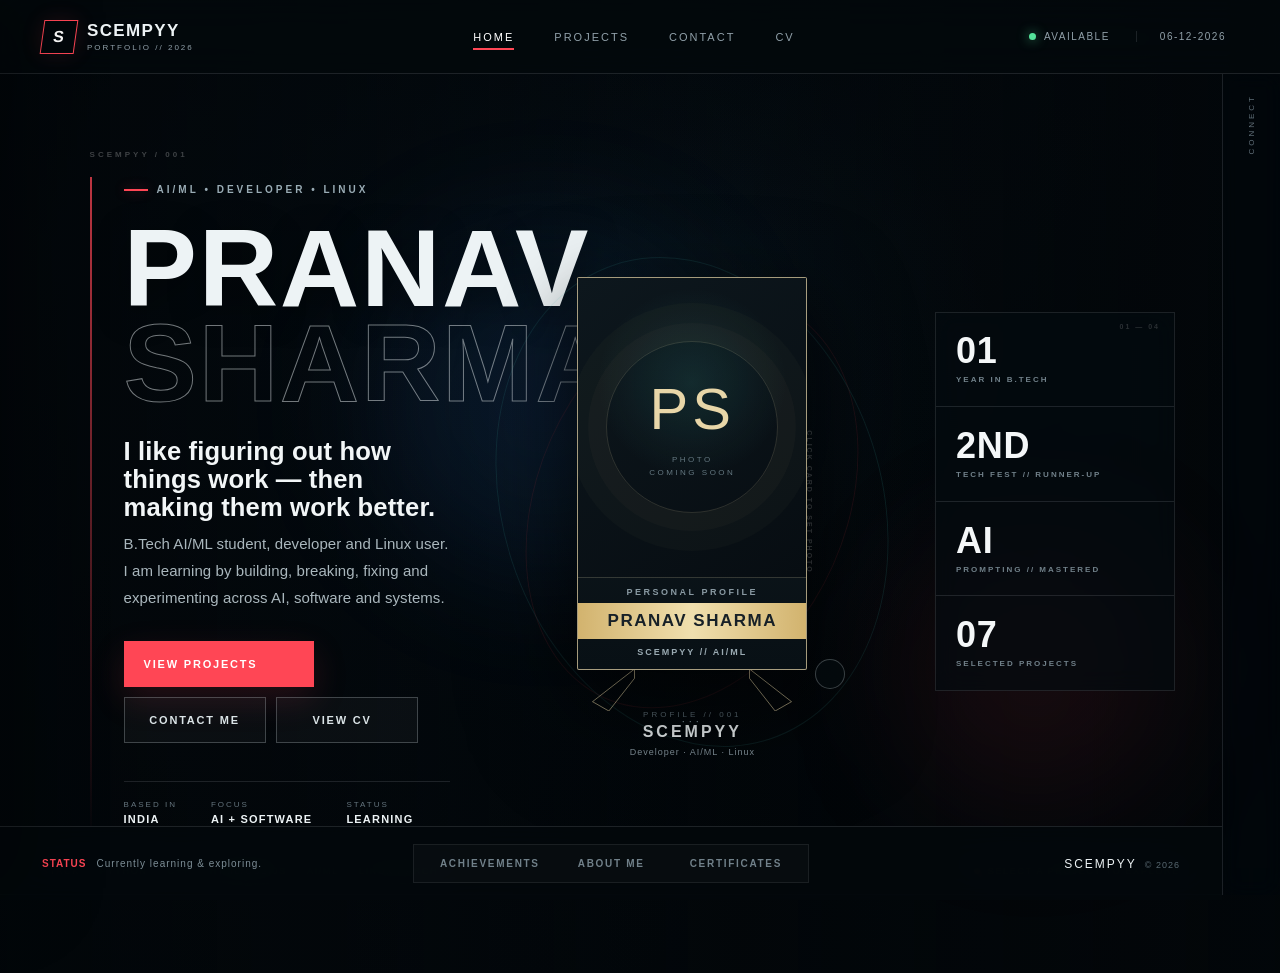
==== index.html @ 527f3721 "Add files via upload" ====
<!DOCTYPE html>
<html lang="en">
<head>
<meta charset="UTF-8">
<meta name="viewport" content="width=device-width, initial-scale=1.0">
<meta name="theme-color" content="#071018">
<meta name="description" content="Scempyy — Pranav Sharma's AI/ML, development and content portfolio.">
<title>Scempyy — Pranav Sharma</title>
<link rel="stylesheet" href="assets/fonts/fonts.css">
<link rel="stylesheet" href="assets/fa/all.min.css">
<link rel="stylesheet" href="style.css">
</head>
<body>
<div class="menu">
  <div class="ambient ambient-a"></div>
  <div class="ambient ambient-b"></div>

  <header class="topbar">
    <div class="brand" data-desc="Scempyy — Pranav Sharma's portfolio.">
      <span class="brand-mark">S</span>
      <span><strong>SCEMPYY</strong><small>PORTFOLIO // 2026</small></span>
    </div>
    <nav class="top-nav">
      <button class="top-link active" data-desc="Home — the main portfolio view.">HOME</button>
      <button class="top-link" id="projects-top" data-desc="Open the project showcase.">PROJECTS</button>
      <button class="top-link" id="contacts-top" data-desc="Open contact options.">CONTACT</button>
      <a class="top-link top-cv-link" href="assets/Pranav_Sharma_CV.pdf" target="_blank" rel="noopener" data-desc="Open my CV.">CV</a>
    </nav>
    <div class="top-status">
      <span class="status-dot"></span><span>AVAILABLE</span>
      <span class="date"><i class="fa-regular fa-clock"></i> <span id="live-date">--/--/----</span></span>
    </div>
  </header>

  <aside class="social-rail">
    <div class="rail-label">CONNECT</div>
    <a class="social-icon" data-desc="Email me." href="mailto:business.scempyy@outlook.com"><i class="fa-solid fa-envelope"></i></a>
    <a class="social-icon" data-desc="GitHub — my code and projects." href="https://github.com/Scempyyy" target="_blank" rel="noopener"><i class="fa-brands fa-github"></i></a>
    <a class="social-icon" data-desc="LinkedIn — coming soon." href="#" aria-disabled="true"><i class="fa-brands fa-linkedin-in"></i></a>
    <a class="social-icon" data-desc="Instagram — @scempyy_." href="https://www.instagram.com/scempyy_/" target="_blank" rel="noopener"><i class="fa-brands fa-instagram"></i></a>
    <a class="social-icon" data-desc="Discord server." href="https://discord.gg/D52kzHmAZu" target="_blank" rel="noopener"><i class="fa-brands fa-discord"></i></a>
    <a class="social-icon" data-desc="Spotify profile." href="https://open.spotify.com/user/31hxgbfcre5v33p774t2kvnq6lxq" target="_blank" rel="noopener"><i class="fa-brands fa-spotify"></i></a>
    <a class="social-icon" data-desc="YouTube — @Scempyy." href="https://www.youtube.com/@Scempyy" target="_blank" rel="noopener"><i class="fa-brands fa-youtube"></i></a>
  </aside>

  <main class="hero">
    <section class="hero-copy">
      <div class="eyebrow"><span></span> AI/ML • DEVELOPER • LINUX</div>
      <h1>PRANAV<br><em>SHARMA</em></h1>
      <p class="hero-lead">I like figuring out how things work — then making them work better.</p>
      <p class="hero-body">B.Tech AI/ML student, developer and Linux user. I am learning by building, breaking, fixing and experimenting across AI, software and systems.</p>
      <div class="hero-actions">
        <button class="primary-action" id="projects-btn" data-desc="Open my projects."><span>VIEW PROJECTS</span><i class="fa-solid fa-arrow-right"></i></button>
        <button class="secondary-action" id="contacts-btn" data-desc="Ways to contact me.">CONTACT ME</button><a class="secondary-action cv-action" href="assets/Pranav_Sharma_CV.pdf" target="_blank" rel="noopener" data-desc="Open my CV.">VIEW CV <i class="fa-regular fa-file-lines"></i></a>
      </div>
      <div class="hero-meta">
        <div><span>BASED IN</span><strong>INDIA</strong></div>
        <div><span>FOCUS</span><strong>AI + SOFTWARE</strong></div>
        <div><span>STATUS</span><strong>LEARNING</strong></div>
      </div>
    </section>

    <section class="profile-zone">
      <div class="orbit orbit-1"></div><div class="orbit orbit-2"></div>
      <div class="card-slots">
        <div class="agent-card-wrap">
          <div class="agent-card" id="agent-card" data-desc="Your profile photo will go here.">
            <div class="profile-placeholder">
              <div class="profile-initials">PS</div>
              <span>PHOTO<br>COMING SOON</span>
            </div>
            <div class="card-agent-label">PERSONAL PROFILE</div>
            <div class="card-name-band">PRANAV SHARMA</div>
            <div class="card-tag">SCEMPYY // AI/ML</div>
          </div>
          <div class="card-wings">
            <svg viewBox="0 0 200 90" class="wing wing-left"><path d="M100 0 L10 70 L45 90 L100 20 Z" /></svg>
            <svg viewBox="0 0 200 90" class="wing wing-right"><path d="M100 0 L190 70 L155 90 L100 20 Z" /></svg>
          </div>
          <div class="card-diamond"></div>
          <div class="card-dots">···</div>
          <button class="mute-btn" id="mute-btn" data-desc="Toggle interface sounds."><i class="fa-solid fa-volume-xmark" id="mute-icon"></i></button>
        </div>
      </div>
      <div class="profile-caption"><span>PROFILE // 001</span><strong>SCEMPYY</strong><small>Developer · AI/ML · Linux</small></div>
    </section>

    <aside class="hero-stats">
      <div class="stat"><strong>01</strong><span>YEAR IN B.TECH</span></div>
      <div class="stat"><strong>2ND</strong><span>TECH FEST // RUNNER-UP</span></div>
      <div class="stat"><strong>AI</strong><span>PROMPTING // MASTERED</span></div>
      <div class="stat"><strong>07</strong><span>SELECTED PROJECTS</span></div>
    </aside>
  </main>

  <section class="quick-strip">
    <div><span class="strip-label">STACK</span><span>PYTHON</span><span>C++</span><span>HTML/CSS/JS</span><span>AI/ML</span><span>LINUX / ARCH</span></div>
    <div class="scroll-hint"><span></span> SELECT A PROJECT TO EXPLORE</div>
  </section>

  <!-- PROJECTS -->
  <div class="projects-modal" id="projects-modal">
    <div class="projects-modal-header">
      <div>
        <span class="eyebrow"><span></span> SELECTED WORK // 07 BUILDS</span>
        <h2>PROJECTS</h2>
        <p class="projects-intro">A mix of AI, software, security and web experiments. No filler — just things I have actually worked on, plus one archived creator chapter.</p>
      </div>
      <button class="pm-close" id="projects-modal-close" aria-label="Back"><i class="fa-solid fa-arrow-left"></i><span>BACK</span></button>
    </div>
    <div class="project-showcase">
      <button class="project-tile project-feature has-image" data-project="driver-security" data-desc="Driver Security System — click for details." style="--tile-color:#ff4655; background-image:url('assets/projects/driver-security.jpg')">
        <span class="feature-index">01</span><span class="tile-kicker">FEATURED // PYTHON · OPENCV · MEDIAPIPE</span><span class="tile-label">DRIVER SECURITY SYSTEM</span><span class="tile-summary">A computer-vision safety system that watches the driver in real time, combining facial landmarks, eye behaviour and attention signals instead of relying on a single blink or threshold.</span><span class="tile-meta"><b>BUILT WITH</b> Python · OpenCV · MediaPipe <em>•</em> <b>HIGHLIGHT</b> 478 landmarks · PERCLOS · EAR</span><span class="tile-open">EXPLORE PROJECT <i class="fa-solid fa-arrow-right"></i></span>
      </button>
      <button class="project-tile has-image" data-project="ai-assistant" data-desc="Own AI Assistant — click for details." style="--tile-color:#4fd1c5; background-image:url('assets/projects/ai-assistant.jpg')">
        <span class="tile-kicker">02 // PYTHON · AI</span><span class="tile-label">OWN AI ASSISTANT</span><span class="tile-summary">A local Python assistant built around the idea of keeping useful AI close to the machine — practical, personal and designed for everyday tasks.</span><span class="tile-meta"><b>STACK</b> Python · Local AI <em>•</em> <b>TYPE</b> Personal utility</span><i class="fa-solid fa-arrow-up-right-from-square"></i>
      </button>
      <button class="project-tile has-image" data-project="web-development" data-desc="Web Development — click for details." style="--tile-color:#3d8bff; background-image:url('assets/projects/web-development.jpg')">
        <span class="tile-kicker">03 // HTML · CSS · JS</span><span class="tile-label">WEB DEVELOPMENT</span><span class="tile-summary">Hands-on frontend work focused on interaction, layout and visual systems — including this portfolio, built from plain web technologies.</span><span class="tile-meta"><b>STACK</b> HTML · CSS · JavaScript <em>•</em> <b>FOCUS</b> UI · Interaction</span><i class="fa-solid fa-arrow-up-right-from-square"></i>
      </button>
      <button class="project-tile has-image" data-project="lifestyle-tracker" data-desc="Lifestyle Tracker — click for details." style="--tile-color:#4fd1c5; background-image:url('assets/projects/lifestyle-tracker.jpg')">
        <span class="tile-kicker">04 // C++ · DATA</span><span class="tile-label">LIFESTYLE TRACKER</span><span class="tile-summary">A deliberately simple C++ program for logging daily habits and turning routine data into something that can actually be reviewed.</span><span class="tile-meta"><b>STACK</b> C++ <em>•</em> <b>FOCUS</b> Logging · Stats · Logic</span><i class="fa-solid fa-arrow-up-right-from-square"></i>
      </button>
      <button class="project-tile has-image" data-project="ai-study-buddy" data-desc="AI Study Buddy — click for details." style="--tile-color:#3d8bff; background-image:url('assets/projects/ai-study-buddy.jpg')">
        <span class="tile-kicker">05 // AI · EDUCATION</span><span class="tile-label">AI STUDY BUDDY</span><span class="tile-summary">An experimental idea around using AI as a study companion — helping turn questions, notes and revision into a more useful workflow.</span><span class="tile-meta"><b>STACK</b> AI · Prompting <em>•</em> <b>STATUS</b> Early experiment</span><i class="fa-solid fa-arrow-up-right-from-square"></i>
      </button>
      <button class="project-tile has-image" data-project="phishing-detector" data-desc="Phishing Website Detector — click for details." style="--tile-color:#ff4655; background-image:url('assets/projects/phishing-detector.jpg')">
        <span class="tile-kicker">06 // SECURITY · ML</span><span class="tile-label">PHISHING DETECTOR</span><span class="tile-summary">A security experiment exploring how suspicious URLs and website patterns can be identified before a user blindly trusts a page.</span><span class="tile-meta"><b>STACK</b> Security · ML <em>•</em> <b>STATUS</b> Early experiment</span><i class="fa-solid fa-arrow-up-right-from-square"></i>
      </button>
      <button class="project-tile has-image archived-project" data-project="content-creation" data-desc="Archived creator project — click for details." style="--tile-color:#e8d6a8; background-image:url('assets/projects/content-creation.jpg')">
        <span class="tile-kicker">07 // ARCHIVED // CREATOR</span><span class="tile-label">CONTENT CREATION</span><span class="tile-summary">A finished creator chapter covering editing, motion graphics, gaming content and real audience growth across Instagram and YouTube.</span><span class="tile-meta"><b>FOCUS</b> Editing · Motion · Content <em>•</em> <b>RESULT</b> 103.8K YouTube views</span><span class="archived-badge">ARCHIVED</span>
      </button>
    </div>
  </div>

  <!-- CONTACTS -->
  <aside class="contacts-panel" id="contacts-panel">
    <div class="projects-panel-header"><div><span class="eyebrow"><span></span> LET'S TALK</span><h2>CONTACT</h2></div><button id="contacts-close" aria-label="Back"><i class="fa-solid fa-arrow-left"></i><span>BACK</span></button></div>
    <p class="contact-intro">Have a project, collab or just want to say hi? Pick a channel.</p>
    <div class="contacts-list">
      <a href="mailto:pranavsharmajk08@gmail.com"><i class="fa-regular fa-envelope"></i><span><small>EMAIL</small>pranavsharmajk08@gmail.com</span></a>
      <a href="https://www.instagram.com/scempyy_/" target="_blank" rel="noopener"><i class="fa-brands fa-instagram"></i><span><small>INSTAGRAM</small>@scempyy_</span></a>
      <a href="https://discord.gg/D52kzHmAZu" target="_blank" rel="noopener"><i class="fa-brands fa-discord"></i><span><small>DISCORD</small>Scempyy community</span></a>
      <a href="https://www.youtube.com/@Scempyy" target="_blank" rel="noopener" class="archived-contact"><i class="fa-brands fa-youtube"></i><span><small>YOUTUBE // ARCHIVED</small>@Scempyy</span></a>
      <a href="https://github.com/Scempyyy" target="_blank" rel="noopener"><i class="fa-brands fa-github"></i><span><small>GITHUB</small>github.com/Scempyyy</span></a>
      <a href="assets/Pranav_Sharma_CV.pdf" target="_blank" rel="noopener"><i class="fa-regular fa-file-lines"></i><span><small>CV</small>OPEN / VIEW PDF</span></a>
    </div>
  </aside>

  <main class="project-detail" id="project-detail"></main>

  <footer class="bottombar">
    <div class="note-field"><span class="note-label">STATUS</span><span>Currently learning & exploring.</span></div>
    <div class="tabs">
      <button class="tab" data-tab="achievements">ACHIEVEMENTS</button>
      <button class="tab" data-tab="about">ABOUT ME</button>
      <button class="tab certificate-tab" data-tab="certificates"><i class="fa-solid fa-lock"></i> CERTIFICATES</button>
    </div>
    <div class="footer-mark">SCEMPYY<span>© 2026</span></div>
  </footer>

  <section class="info-screen" id="info-screen" aria-hidden="true">
    <div class="info-noise"></div>
    <button class="screen-back" id="screen-back"><i class="fa-solid fa-arrow-left"></i><span>BACK</span></button>
    <div class="screen-inner" id="screen-inner"></div>
  </section>

  <div class="desc-box" id="desc-box"></div>
</div>
<script src="script.js"></script>
</body>
</html>
---- style.css ----
:root{--bg:#050b10;--panel:rgba(7,14,20,.78);--panel-2:rgba(9,18,25,.92);--line:rgba(218,230,236,.12);--line-strong:rgba(218,230,236,.25);--text:#edf3f5;--muted:#91a1aa;--red:#ff4655;--cyan:#4fd1c5;--blue:#3d8bff;--gold:#e8d6a8;--display:'Oswald',sans-serif;--body:'Rajdhani',sans-serif}
*{box-sizing:border-box;margin:0;padding:0}html{scroll-behavior:smooth}body{min-width:320px;background:#020508;color:var(--text);font-family:var(--body);overflow-x:hidden}button,a,input{font:inherit}button{cursor:pointer}a{text-decoration:none;color:inherit}.menu{position:relative;min-height:100vh;isolation:isolate;overflow:hidden;background:radial-gradient(circle at 50% 40%,rgba(20,65,84,.2),transparent 42%),linear-gradient(135deg,#071018,#020609 72%)}.menu::before{content:"";position:absolute;inset:0;z-index:-4;background:url('assets/background.jpg') center/cover no-repeat;filter:saturate(.75) contrast(1.08);opacity:.8}.menu::after{content:"";position:absolute;inset:0;z-index:-3;background:linear-gradient(90deg,rgba(2,6,9,.92) 0%,rgba(2,7,11,.6) 32%,rgba(2,7,11,.18) 58%,rgba(2,6,9,.84) 100%),linear-gradient(180deg,rgba(2,7,11,.86),transparent 25%,rgba(2,7,11,.2) 58%,rgba(2,6,9,.92) 100%)}.ambient{position:absolute;border-radius:50%;filter:blur(70px);pointer-events:none;z-index:-2}.ambient-a{width:320px;height:320px;left:30%;top:25%;background:rgba(61,139,255,.1)}.ambient-b{width:260px;height:260px;right:9%;bottom:18%;background:rgba(255,70,85,.09)}
/* top */.topbar{position:relative;z-index:20;height:74px;padding:0 54px 0 42px;display:grid;grid-template-columns:1fr auto 1fr;align-items:center;border-bottom:1px solid var(--line);background:rgba(3,9,13,.68);backdrop-filter:blur(18px)}.brand{display:flex;align-items:center;gap:11px}.brand-mark{width:34px;height:34px;display:grid;place-items:center;border:1px solid var(--red);color:#fff;font-family:var(--display);font-weight:700;letter-spacing:1px;transform:skew(-8deg);box-shadow:0 0 22px rgba(255,70,85,.12)}.brand strong{display:block;font-family:var(--display);font-size:17px;letter-spacing:2.5px;line-height:1}.brand small{display:block;color:var(--muted);font-size:8px;letter-spacing:2px;margin-top:4px}.top-nav{display:flex;gap:8px}.top-link{border:0;background:transparent;color:var(--muted);padding:10px 16px;font-family:var(--display);font-size:11px;letter-spacing:2px;position:relative}.top-link::after{content:"";position:absolute;left:16px;right:16px;bottom:3px;height:2px;background:var(--red);transform:scaleX(0);transition:.2s}.top-link:hover,.top-link.active{color:#fff}.top-link:hover::after,.top-link.active::after{transform:scaleX(1)}.top-status{justify-self:end;display:flex;align-items:center;gap:8px;color:var(--muted);font-size:10px;letter-spacing:1.5px}.status-dot{width:7px;height:7px;border-radius:50%;background:#55e39b;box-shadow:0 0 12px rgba(85,227,155,.7)}.date{margin-left:18px;padding-left:18px;border-left:1px solid var(--line);white-space:nowrap}.date i{margin-right:5px}
/* social rail */.social-rail{position:absolute;z-index:15;right:0;top:74px;bottom:78px;width:58px;border-left:1px solid var(--line);background:rgba(3,9,13,.32);backdrop-filter:blur(10px);display:flex;flex-direction:column;align-items:center;padding-top:20px}.rail-label{writing-mode:vertical-rl;transform:rotate(180deg);font-family:var(--display);font-size:8px;letter-spacing:3px;color:#61717a;margin-bottom:18px}.social-icon{width:58px;height:46px;display:grid;place-items:center;color:#84949d;font-size:15px;transition:.2s;border-left:2px solid transparent}.social-icon:hover{color:#fff;background:rgba(255,255,255,.035);border-left-color:var(--red)}.social-icon[aria-disabled=true]{opacity:.3;pointer-events:none}
/* hero */.hero{position:relative;z-index:5;min-height:calc(100vh - 152px);padding:76px 105px 120px 7vw;display:grid;grid-template-columns:minmax(360px,1fr) minmax(280px,420px) minmax(170px,240px);gap:50px;align-items:center}.hero-copy{max-width:620px}.eyebrow{display:flex;align-items:center;gap:9px;color:#9aacb5;font-size:10px;letter-spacing:3px;font-weight:700}.eyebrow>span{width:24px;height:2px;background:var(--red);display:block;box-shadow:0 0 12px rgba(255,70,85,.4)}.hero h1{font-family:var(--display);font-size:clamp(62px,7.5vw,112px);line-height:.8;font-weight:700;letter-spacing:-2px;margin:24px 0 26px;text-shadow:0 10px 45px rgba(0,0,0,.4)}.hero h1 em{font-style:normal;color:transparent;-webkit-text-stroke:1px rgba(237,243,245,.68);text-shadow:none}.hero-lead{font-family:var(--display);font-size:21px;letter-spacing:.5px;max-width:510px}.hero-body{color:var(--muted);font-size:15px;line-height:1.7;max-width:560px;margin-top:10px}.hero-actions{display:flex;gap:12px;margin-top:30px}.primary-action,.secondary-action{height:46px;padding:0 19px;border:1px solid var(--line-strong);display:flex;align-items:center;gap:24px;font-family:var(--display);font-size:11px;letter-spacing:1.8px}.primary-action{background:var(--red);border-color:var(--red);color:#fff;box-shadow:0 12px 35px rgba(255,70,85,.15)}.primary-action:hover{filter:brightness(1.08);transform:translateY(-2px)}.secondary-action{background:rgba(255,255,255,.03);color:#dbe4e7}.secondary-action:hover{border-color:rgba(255,255,255,.4);background:rgba(255,255,255,.06)}.hero-meta{display:flex;gap:30px;margin-top:42px;padding-top:18px;border-top:1px solid var(--line);max-width:580px}.hero-meta div{display:flex;flex-direction:column;gap:4px}.hero-meta span{font-size:8px;letter-spacing:2px;color:#65757e}.hero-meta strong{font-family:var(--display);font-size:11px;letter-spacing:1px}
/* profile card */.profile-zone{position:relative;display:flex;align-items:center;justify-content:center;min-height:510px}.orbit{position:absolute;border:1px solid rgba(79,209,197,.11);border-radius:50%;transform:rotate(-18deg)}.orbit-1{width:380px;height:500px}.orbit-2{width:310px;height:430px;border-color:rgba(255,70,85,.1);transform:rotate(24deg)}.card-slots{position:relative;z-index:2}.agent-card-wrap{position:relative;width:230px;display:flex;flex-direction:column;align-items:center;filter:drop-shadow(0 28px 45px rgba(0,0,0,.5))}.agent-card{width:230px;background:linear-gradient(180deg,#121c22,#081015);border:1px solid rgba(232,214,168,.7);cursor:pointer;transition:.35s;position:relative}.agent-card:hover{transform:translateY(-7px) scale(1.015);box-shadow:0 25px 55px rgba(0,0,0,.55),0 0 35px rgba(232,214,168,.08)}.profile-placeholder{height:300px;display:flex;flex-direction:column;align-items:center;justify-content:center;background:radial-gradient(circle at 50% 35%,rgba(79,209,197,.12),transparent 42%),linear-gradient(145deg,#0d171d,#070d12);border-bottom:1px solid rgba(232,214,168,.18);position:relative;overflow:hidden}.profile-placeholder::before{content:"";position:absolute;width:170px;height:170px;border:1px solid rgba(232,214,168,.16);border-radius:50%;box-shadow:0 0 0 18px rgba(232,214,168,.025),0 0 0 38px rgba(232,214,168,.018)}.profile-initials{font-family:var(--display);font-size:58px;letter-spacing:4px;color:#e8d6a8;position:relative;z-index:1}.profile-placeholder span{margin-top:12px;text-align:center;color:#647780;font-size:8px;letter-spacing:2.5px;line-height:1.6;position:relative;z-index:1}.card-art{display:none}.card-art img{display:none}.card-agent-label{text-align:center;color:#8999a2;font-size:9px;letter-spacing:2.5px;padding:9px 0 6px}.card-name-band{background:linear-gradient(90deg,#d2b36e,#f0dfae 50%,#d2b36e);color:#172027;text-align:center;font-family:var(--display);font-weight:700;font-size:17px;letter-spacing:1px;padding:8px}.card-tag{text-align:center;color:#9aaab2;font-size:9px;letter-spacing:2px;padding:8px 0 12px}.level-badge{position:absolute;z-index:4;top:-13px;left:-13px;width:34px;height:34px;border-radius:50%;display:grid;place-items:center;background:#0a1217;border:1px solid var(--gold);font-family:var(--display);font-size:13px}.signal-icon{position:absolute;z-index:4;right:-10px;top:8px;color:var(--cyan);font-size:12px}.card-wings{width:230px;display:flex;margin-top:-1px}.wing{width:50%;height:42px}.wing path{fill:none;stroke:rgba(232,214,168,.7);stroke-width:1.6}.card-diamond{width:10px;height:10px;background:#0c171e;border:1px solid rgba(232,214,168,.6);transform:rotate(45deg);margin-top:8px}.card-dots{color:#74858e;letter-spacing:4px;font-size:11px;margin-top:4px}.mute-btn{position:absolute;right:-38px;bottom:38px;width:30px;height:30px;border-radius:50%;border:1px solid var(--line-strong);background:rgba(4,10,14,.8);color:#8fa0a8}.profile-caption{position:absolute;bottom:3px;left:50%;transform:translateX(-50%);text-align:center;white-space:nowrap}.profile-caption span{display:block;color:#60717a;font-size:8px;letter-spacing:3px}.profile-caption strong{display:block;font-family:var(--display);font-size:16px;letter-spacing:3px;margin-top:4px}.profile-caption small{color:#82919a;font-size:9px;letter-spacing:1px}.hero-stats{display:flex;flex-direction:column;gap:1px;background:rgba(6,13,18,.54);border:1px solid var(--line);backdrop-filter:blur(12px)}.stat{padding:22px 20px;border-bottom:1px solid var(--line)}.stat:last-child{border-bottom:0}.stat strong{display:block;font-family:var(--display);font-size:32px;line-height:1;color:#f4f7f8}.stat span{display:block;color:#71818a;font-size:8px;letter-spacing:2px;margin-top:6px}
/* bottom */.quick-strip{position:absolute;left:0;right:58px;bottom:78px;z-index:12;display:flex;justify-content:space-between;align-items:center;padding:0 42px 18px;border-bottom:1px solid var(--line);font-size:9px;letter-spacing:1.7px;color:#85959d}.quick-strip>div:first-child{display:flex;gap:20px;align-items:center}.strip-label{color:var(--red);font-family:var(--display)}.scroll-hint{display:flex;align-items:center;gap:8px}.scroll-hint span{width:6px;height:6px;border-radius:50%;background:var(--red);box-shadow:0 0 10px rgba(255,70,85,.5)}.bottombar{position:fixed;left:0;right:58px;bottom:0;height:78px;z-index:25;display:grid;grid-template-columns:1fr auto 1fr;align-items:center;padding:0 42px;background:rgba(3,8,12,.9);border-top:1px solid var(--line);backdrop-filter:blur(18px)}.note-field{display:flex;align-items:center;gap:10px;color:#7d8e97;font-size:10px;letter-spacing:1px}.note-label{color:var(--red);font-family:var(--display);font-weight:700}.tabs{display:flex;gap:2px}.tab{border:0;background:transparent;color:#71818a;padding:14px 20px;font-family:var(--display);font-size:10px;letter-spacing:1.7px;position:relative}.tab::after{content:"";position:absolute;bottom:5px;left:20px;right:20px;height:2px;background:var(--red);transform:scaleX(0);transition:.2s}.tab:hover,.tab.active{color:#fff}.tab.active::after{transform:scaleX(1)}.footer-mark{justify-self:end;font-family:var(--display);font-size:12px;letter-spacing:2px}.footer-mark span{color:#586872;font-family:var(--body);font-size:9px;margin-left:8px;letter-spacing:1px}
/* tabs */.tab-panel{position:fixed;left:50%;bottom:92px;transform:translateX(-50%);z-index:24;width:min(680px,calc(100vw - 120px));background:rgba(5,12,17,.96);border:1px solid var(--line-strong);box-shadow:0 24px 70px rgba(0,0,0,.55);backdrop-filter:blur(18px);max-height:0;opacity:0;overflow:hidden;pointer-events:none;transition:max-height .3s ease,opacity .2s ease}.tab-panel.open{max-height:230px;opacity:1;pointer-events:auto}.tab-content{display:none;padding:24px 28px}.tab-content.active{display:block}.tab-content h3{font-family:var(--display);font-size:16px;letter-spacing:2px;color:var(--red);margin-bottom:9px}.tab-content p{font-size:13px;color:#9baab2;line-height:1.7}.about-facts-line{color:#e6edef!important;margin-top:10px;font-size:11px!important}
/* projects */.projects-modal{position:fixed;inset:0;z-index:50;background:rgba(2,7,10,.94);backdrop-filter:blur(22px);padding:90px 7vw 50px;overflow:auto;opacity:0;pointer-events:none;transform:translateY(14px);transition:.28s}.projects-modal.open{opacity:1;pointer-events:auto;transform:none}.projects-modal-header{display:flex;justify-content:space-between;align-items:end;max-width:1220px;margin:0 auto 34px}.projects-modal-header h2{font-family:var(--display);font-size:48px;line-height:.9;letter-spacing:2px;margin-top:10px}.pm-close{width:44px;height:44px;border:1px solid var(--line-strong);background:rgba(255,255,255,.03);color:#aab8bf;font-size:18px}.pm-close:hover{border-color:var(--red);color:#fff}.projects-grid{max-width:1220px;margin:auto;display:flex;flex-direction:column;gap:14px}.grid-row{display:grid;grid-template-columns:repeat(12,1fr);gap:14px}.row-3 .project-tile{grid-column:span 4;height:245px}.row-4 .project-tile{grid-column:span 3;height:175px}.project-tile{position:relative;overflow:hidden;border:1px solid var(--line-strong);background-color:#0b141a;background-size:cover;background-position:center;color:#fff;text-align:left;padding:20px;display:flex;flex-direction:column;justify-content:flex-end;transition:.25s}.project-tile::before{content:"";position:absolute;inset:0;background:linear-gradient(180deg,rgba(2,7,10,.08),rgba(2,7,10,.15) 38%,rgba(2,7,10,.92) 100%);transition:.25s}.project-tile:hover{transform:translateY(-5px);border-color:var(--tile-color);box-shadow:0 18px 40px rgba(0,0,0,.35)}.project-tile:hover::before{background:linear-gradient(180deg,rgba(2,7,10,.02),rgba(2,7,10,.05) 35%,rgba(2,7,10,.84) 100%)}.tile-kicker,.tile-label,.project-tile>i{position:relative;z-index:2}.tile-kicker{font-size:8px;letter-spacing:2px;color:#a8b6bc;margin-bottom:5px}.tile-label{font-family:var(--display);font-size:16px;letter-spacing:1px;text-shadow:0 3px 12px #000}.project-tile>i{position:absolute;top:17px;right:18px;color:#d5e0e5;font-size:13px}.compact-row .project-tile{height:105px;background:linear-gradient(135deg,#0b151b,#091016)}.tile-icon{position:absolute;top:16px;left:18px;font-size:23px;color:var(--tile-color)}.compact-row .tile-label{font-size:12px}
/* contact */.contacts-panel{position:fixed;z-index:45;top:74px;bottom:78px;left:0;width:min(430px,100vw);background:rgba(4,11,15,.97);border-right:1px solid var(--line-strong);padding:38px 34px;transform:translateX(-100%);transition:.35s cubic-bezier(.22,1,.36,1);box-shadow:30px 0 70px rgba(0,0,0,.25)}.contacts-panel.open{transform:none}.projects-panel-header{display:flex;justify-content:space-between;align-items:end;border-bottom:1px solid var(--line);padding-bottom:20px}.projects-panel-header h2{font-family:var(--display);font-size:42px;line-height:.9;margin-top:8px}.projects-panel-header button{border:0;background:none;color:#8b9ba4;font-size:28px}.contact-intro{color:#82929a;line-height:1.6;font-size:13px;margin:22px 0}.contacts-list{display:flex;flex-direction:column;gap:9px}.contacts-list a{display:flex;align-items:center;gap:14px;padding:15px;border:1px solid var(--line);background:rgba(255,255,255,.02);transition:.2s}.contacts-list a:hover{border-color:var(--red);transform:translateX(4px)}.contacts-list a>i{width:28px;color:var(--red);font-size:16px;text-align:center}.contacts-list a span{display:flex;flex-direction:column;gap:2px;font-size:13px}.contacts-list small{color:#64747d;font-size:7px;letter-spacing:2px}
/* detail */.project-detail{display:none;position:fixed;z-index:55;inset:74px 58px 78px 0;overflow:auto;padding:60px 8vw;background:rgba(3,9,13,.97);backdrop-filter:blur(20px);border-top:1px solid var(--line);color:var(--text)}.project-detail.open{display:block}.project-detail::-webkit-scrollbar{width:8px}.project-detail::-webkit-scrollbar-thumb{background:rgba(255,255,255,.12)}.pd-header{max-width:980px;margin:0 auto 16px;display:flex;align-items:center;gap:18px;border-bottom:1px solid var(--line);padding-bottom:18px}.pd-back{border:1px solid var(--line-strong);background:rgba(255,255,255,.03);color:#b7c3c8;padding:9px 14px;font-size:10px;letter-spacing:1.2px;white-space:nowrap}.pd-back:hover{border-color:var(--red);color:#fff}.pd-header h2{font-family:var(--display);font-size:30px;letter-spacing:2px}.pd-tagline,.pd-banners{max-width:980px;margin-left:auto;margin-right:auto}.pd-tagline{color:#91a1a9;line-height:1.7;font-size:14px;margin-top:18px;margin-bottom:24px}.pd-banners{display:flex;flex-direction:column;gap:9px}.pd-banner{border:1px solid var(--line);background:rgba(255,255,255,.02)}.pd-banner-head{display:flex;align-items:center;gap:13px;padding:15px 18px;cursor:pointer}.pd-banner-head:hover{background:rgba(255,255,255,.035)}.pd-icon{font-size:18px}.pd-title{flex:1;font-family:var(--display);font-size:14px;letter-spacing:.6px}.pd-chevron{color:#71818a;font-size:11px;transition:.2s}.pd-banner.open .pd-chevron{transform:rotate(180deg);color:var(--red)}.pd-body{max-height:0;overflow:hidden;padding:0 18px;color:#8fa0a8;font-size:13px;line-height:1.75;white-space:pre-line;transition:.3s}.pd-banner.open .pd-body{max-height:1000px;padding:4px 18px 18px}.pd-empty{text-align:center;padding:100px;color:#87979f}.pd-empty i{display:block;color:var(--red);font-size:30px;margin-bottom:15px}
/* tooltip */.desc-box{position:fixed;z-index:100;background:#071017;border:1px solid var(--red);color:#dce5e8;padding:9px 12px;max-width:250px;font-size:11px;line-height:1.4;box-shadow:0 12px 30px rgba(0,0,0,.35);pointer-events:none;opacity:0;transition:.15s}.desc-box.visible{opacity:1}
/* responsive */@media(max-width:1100px){.hero{grid-template-columns:1fr 330px;padding-left:6vw;padding-right:85px;gap:35px}.hero-stats{display:none}.hero h1{font-size:clamp(58px,9vw,92px)}.row-3 .project-tile{height:210px}.top-nav{display:none}}@media(max-width:760px){.topbar{height:62px;padding:0 18px;grid-template-columns:1fr auto}.top-status .date{display:none}.brand small{display:none}.social-rail{top:62px;width:44px}.social-icon{width:44px;height:42px}.rail-label{display:none}.hero{min-height:auto;padding:55px 62px 150px 24px;display:flex;flex-direction:column;align-items:stretch;gap:35px}.hero-copy{max-width:none}.hero h1{font-size:62px;margin:20px 0}.hero-lead{font-size:18px}.hero-body{font-size:13px}.hero-meta{gap:18px;flex-wrap:wrap;margin-top:28px}.profile-zone{min-height:480px}.agent-card-wrap,.agent-card{width:200px}.profile-placeholder{height:260px}.card-wings{width:200px}.quick-strip{right:44px;bottom:78px;padding:0 18px 14px}.quick-strip>div:first-child span:not(.strip-label){display:none}.scroll-hint{font-size:8px}.bottombar{right:44px;padding:0 12px;height:78px;grid-template-columns:1fr}.note-field,.footer-mark{display:none}.tabs{justify-content:center}.tab{padding:13px 10px;font-size:9px}.tab-panel{width:calc(100vw - 70px);bottom:88px}.projects-modal{padding:76px 18px 35px}.projects-modal-header h2{font-size:38px}.grid-row{grid-template-columns:1fr 1fr}.row-3 .project-tile,.row-4 .project-tile{grid-column:span 1;height:180px}.compact-row .project-tile{height:100px}.tile-label{font-size:13px}.contacts-panel{top:62px;bottom:78px;width:calc(100vw - 44px);padding:28px 22px}.project-detail{inset:62px 44px 78px 0;padding:30px 20px}.pd-header{align-items:flex-start;flex-direction:column}.pd-header h2{font-size:25px}.mute-btn{right:-30px}.profile-caption{bottom:0}}@media(max-width:480px){.hero{padding-left:18px}.hero h1{font-size:51px}.hero-actions{flex-direction:column}.primary-action,.secondary-action{justify-content:space-between}.hero-meta div:nth-child(3){display:none}.projects-grid{gap:9px}.grid-row{gap:9px}.row-3 .project-tile,.row-4 .project-tile{height:155px;padding:13px}.compact-row .project-tile{height:85px}.compact-row .tile-label{font-size:10px}.tab{padding:13px 7px;font-size:8px;letter-spacing:1px}}


/* ===== SCEMPYY TYPE REFRESH ===== */
:root{
  --font-ui: "Inter", "Segoe UI", Arial, sans-serif;
  --font-display: "Oswald", "Arial Narrow", sans-serif;
}
body{font-family:var(--font-ui);letter-spacing:.01em}
.topbar,.top-nav,.top-status,.social-rail,.quick-strip,.bottombar,.tab,.eyebrow,.hero-meta,.strip-label,.scroll-hint,.tile-kicker,.note-field,.footer-mark{font-family:var(--font-ui)}
.brand strong,.hero h1,.projects-modal-header h2,.tab-content h3,.card-name-band,.card-agent-label,.card-tag,.tile-label,.profile-caption strong,.contacts-panel h2,.project-detail h2{font-family:var(--font-display);font-weight:700}
.hero h1{letter-spacing:.025em;line-height:.86;text-shadow:0 8px 35px rgba(0,0,0,.45)}
.hero-lead{font-weight:600;letter-spacing:.01em}
.hero-body{max-width:610px;color:#aebbc2}
.tab-content p{font-family:var(--font-ui);font-size:13.5px;line-height:1.75}
.achievement-list{display:grid;gap:10px}
.achievement-list p{margin:0;padding:10px 12px;border-left:2px solid rgba(255,70,85,.7);background:rgba(255,255,255,.025)}
.achievement-list strong{color:#fff;font-weight:700}
/* Keep the tab panel closed until the visitor chooses a tab. */
.tab-panel{max-height:0;opacity:0;pointer-events:none}
.tab-panel.open{max-height:320px;opacity:1;pointer-events:auto}


/* ===== Typography polish v2 ===== */
:root{
  --body:"Noto Sans","Segoe UI",Arial,sans-serif;
  --display:"Oswald","Arial Narrow",Arial,sans-serif;
}
body{font-family:var(--body);font-weight:400;letter-spacing:.01em}
.top-nav,.top-status,.social-rail,.quick-strip,.bottombar,.tab,.eyebrow,.hero-meta,.strip-label,.scroll-hint,.tile-kicker,.note-field,.footer-mark{font-family:var(--body)}
.brand strong,.hero h1,.projects-modal-header h2,.tab-content h3,.card-name-band,.card-agent-label,.card-tag,.tile-label,.profile-caption strong,.contacts-panel h2,.project-detail h2{font-family:var(--display)}
.brand strong{font-weight:700;letter-spacing:.08em}
.hero h1{font-weight:700;letter-spacing:.035em}
.hero-lead{font-family:var(--body);font-weight:600;letter-spacing:.005em}
.hero-body{font-family:var(--body);font-weight:400;letter-spacing:.005em}
.tab-content p{font-family:var(--body);font-weight:400;line-height:1.72}
.achievement-list{display:grid;gap:10px}
.achievement-list p{margin:0;padding:10px 12px;border-left:2px solid rgba(255,70,85,.7);background:rgba(255,255,255,.025)}
.achievement-list strong{color:#fff;font-weight:700}

/* ===== SCEMPYY V4: app-like full-screen sections ===== */
.tab-panel{display:none!important}
.info-screen{position:fixed;inset:0;z-index:80;display:none;overflow:auto;background:#050b10;color:var(--text);isolation:isolate}
.info-screen.open{display:block;animation:screenIn .38s cubic-bezier(.22,1,.36,1)}
.info-noise{position:fixed;inset:0;pointer-events:none;opacity:.07;background-image:radial-gradient(rgba(255,255,255,.65) .6px,transparent .6px);background-size:5px 5px}
.info-screen::before{content:"";position:fixed;inset:0;pointer-events:none;background:linear-gradient(115deg,rgba(255,70,85,.08),transparent 35%,rgba(47,183,255,.05) 72%,transparent);z-index:-1}
.info-screen::after{content:"";position:fixed;left:0;right:0;top:0;height:3px;background:linear-gradient(90deg,transparent,var(--red),transparent)}
.screen-back{position:fixed;z-index:5;top:28px;left:30px;display:flex;align-items:center;gap:11px;padding:12px 16px;border:1px solid rgba(255,255,255,.15);background:rgba(5,12,17,.82);backdrop-filter:blur(14px);color:#c5d0d5;font:600 11px var(--body);letter-spacing:1.8px;cursor:pointer;transition:.2s}
.screen-back:hover{border-color:var(--red);color:#fff;transform:translateX(-2px)}
.screen-inner{width:min(1180px,calc(100% - 80px));margin:0 auto;padding:120px 0 90px}
.screen-kicker{font:600 11px var(--body);letter-spacing:3px;color:#7f9098;display:flex;align-items:center;gap:10px}.screen-kicker i{color:var(--red);font-size:7px}
.screen-title{font:700 clamp(58px,9vw,128px) var(--display);line-height:.82;letter-spacing:.02em;margin:22px 0 34px;text-transform:uppercase}.screen-title em{font-style:normal;color:transparent;-webkit-text-stroke:1px rgba(255,255,255,.48)}
.screen-grid,.achievement-hero{display:grid;grid-template-columns:1.25fr .75fr;gap:22px}
.screen-card{border:1px solid rgba(255,255,255,.11);background:linear-gradient(145deg,rgba(255,255,255,.045),rgba(255,255,255,.012));padding:28px;position:relative;overflow:hidden}.screen-card::before{content:"";position:absolute;top:0;left:0;width:42px;height:2px;background:var(--red)}
.screen-card h3{font:700 25px var(--display);letter-spacing:1.5px;margin:0 0 14px}.screen-card p{color:#94a4ac;line-height:1.8;font-size:14px;margin:0 0 12px}.screen-card p:last-child{margin-bottom:0}.screen-card .big-number{font:700 54px var(--display);line-height:1;color:#fff}.screen-card .micro{display:block;margin-top:7px;color:#687981;font:600 9px var(--body);letter-spacing:2px}.screen-wide{margin-top:22px}
.screen-list{display:grid;grid-template-columns:repeat(3,1fr);gap:12px;margin-top:20px}.screen-list-item{padding:17px;border:1px solid rgba(255,255,255,.09);background:rgba(255,255,255,.02)}.screen-list-item strong{display:block;color:#fff;font:700 14px var(--display);letter-spacing:1px;margin-bottom:7px}.screen-list-item span{color:#7f9098;font-size:12px;line-height:1.55}
.achievement-hero .screen-card:first-child{min-height:280px;display:flex;flex-direction:column;justify-content:flex-end}.achievement-hero .screen-card:first-child h3{font-size:35px}.achievement-line{display:flex;gap:16px;align-items:flex-start;padding:17px 0;border-bottom:1px solid rgba(255,255,255,.08)}.achievement-line:last-child{border-bottom:0}.achievement-icon{width:36px;height:36px;display:grid;place-items:center;border:1px solid rgba(255,70,85,.35);color:var(--red);flex:none}.achievement-line strong{font:700 15px var(--display);letter-spacing:.7px;color:#fff;display:block;margin-bottom:4px}.achievement-line span{font-size:12px;line-height:1.6;color:#7f9098}
.skill-chips{display:flex;flex-wrap:wrap;gap:8px;margin-top:16px}.skill-chip{border:1px solid rgba(255,255,255,.1);padding:9px 12px;color:#aab8be;background:rgba(255,255,255,.025);font:600 10px var(--body);letter-spacing:1.2px}.screen-footerline{display:flex;justify-content:space-between;align-items:center;margin-top:30px;padding-top:18px;border-top:1px solid rgba(255,255,255,.08);color:#61727a;font-size:9px;letter-spacing:2px}
/* Projects / contact become full-screen destinations with the same back affordance. */
.projects-modal{inset:0;z-index:79;padding:120px 5vw 60px;background:rgba(3,9,13,.985)}.projects-modal-header{max-width:1180px;margin:0 auto 34px}.pm-close{display:none}.projects-modal::before,.contacts-panel::before{content:"←  BACK";position:fixed;top:28px;left:30px;z-index:3;padding:12px 16px;border:1px solid rgba(255,255,255,.15);background:rgba(5,12,17,.82);backdrop-filter:blur(14px);color:#c5d0d5;font:600 11px var(--body);letter-spacing:1.8px}.projects-modal-header h2{font-size:clamp(58px,8vw,110px);letter-spacing:.02em}
.contacts-panel{top:0;bottom:0;left:0;width:100%;z-index:79;padding:120px max(7vw,30px) 70px;background:#050b10;border:0;overflow:auto}.contacts-panel .projects-panel-header{max-width:1180px;margin:auto}.contacts-panel .projects-panel-header button{display:none}.contacts-list{max-width:1180px;margin:35px auto;display:grid;grid-template-columns:repeat(2,1fr);gap:12px}.contacts-list a{min-height:95px;padding:22px;border-color:rgba(255,255,255,.1);font-size:15px}.contact-intro{max-width:1180px;margin:25px auto;color:#819199;font-size:15px}
.project-detail{inset:0;z-index:90;padding:120px 7vw 90px;background:#050b10;border:0}.pd-header{max-width:1100px;margin:0 auto 18px;padding-bottom:20px}.pd-back{position:fixed;top:28px;left:30px;z-index:5;padding:12px 16px;font:600 11px var(--body);letter-spacing:1.8px;background:rgba(5,12,17,.88);backdrop-filter:blur(14px)}.pd-header h2{font-size:clamp(46px,7vw,90px);line-height:.9}.pd-tagline,.pd-banners{max-width:1100px}
@keyframes screenIn{from{opacity:0;transform:translateY(16px)}to{opacity:1;transform:none}}
@media(max-width:800px){.screen-inner{width:calc(100% - 36px);padding:105px 0 55px}.screen-back{top:17px;left:18px}.screen-title{font-size:58px}.screen-grid,.achievement-hero{grid-template-columns:1fr}.screen-list{grid-template-columns:1fr}.projects-modal{padding:105px 18px 45px}.projects-modal::before,.contacts-panel::before{top:17px;left:18px}.contacts-panel{padding:105px 18px 50px}.contacts-list{grid-template-columns:1fr}.project-detail{padding:105px 18px 55px}.pd-back{top:17px;left:18px}.pd-header h2{font-size:46px}}
/* Real clickable back controls for project/contact destinations. */
.projects-modal::before,.contacts-panel::before{display:none}
.projects-modal .pm-close,.contacts-panel .projects-panel-header button{position:fixed;top:28px;left:30px;z-index:8;display:flex;align-items:center;gap:11px;width:auto;height:auto;padding:12px 16px;border:1px solid rgba(255,255,255,.15);background:rgba(5,12,17,.82);backdrop-filter:blur(14px);color:#c5d0d5;font:600 11px var(--body);letter-spacing:1.8px;cursor:pointer;transition:.2s}
.projects-modal .pm-close:hover,.contacts-panel .projects-panel-header button:hover{border-color:var(--red);color:#fff;transform:translateX(-2px)}
@media(max-width:800px){.projects-modal .pm-close,.contacts-panel .projects-panel-header button{top:17px;left:18px}}

/* ===== SCEMPYY V5 — cleaner, more genuine portfolio ===== */
:root{
  --body:'Rajdhani', 'Segoe UI', Arial, sans-serif;
  --display:'Oswald', 'Arial Narrow', Arial, sans-serif;
  --surface:rgba(8,16,22,.74);
  --surface-2:rgba(10,20,27,.92);
}
body{font-family:var(--body);background:#020508;letter-spacing:.015em}
.hero-copy{max-width:650px}
.hero h1{font-size:clamp(68px,8.2vw,118px);letter-spacing:.015em;margin-top:26px;margin-bottom:28px}
.hero-lead{font-family:var(--body);font-size:clamp(20px,1.8vw,25px);font-weight:600;line-height:1.2;max-width:590px;color:#f2f6f7}
.hero-body{font-size:15px;line-height:1.78;max-width:590px;color:#a7b5bc}
.hero-actions{flex-wrap:wrap;gap:10px}
.primary-action,.secondary-action{font-family:var(--body);font-weight:700;min-width:150px;justify-content:center;gap:12px}
.soon-action{color:#7f8e96!important;border-style:dashed!important;cursor:not-allowed!important;background:rgba(255,255,255,.018)!important}
.soon-action small{font-size:8px;letter-spacing:1.5px;color:#ff8b95}
.hero-meta{margin-top:38px;gap:34px}
.hero-meta strong{font-family:var(--body);font-weight:700;letter-spacing:1.2px}
.profile-zone{min-height:520px}
.agent-card{box-shadow:0 30px 80px rgba(0,0,0,.38)}
.hero-stats{border-color:rgba(255,255,255,.1);background:rgba(4,11,16,.66)}
.stat{padding:20px 20px}
.stat strong{font-family:var(--display);font-size:30px;letter-spacing:.02em}
.stat span{font-family:var(--body);font-weight:600}
.quick-strip{font-family:var(--body)}
.bottombar{font-family:var(--body)}
.tab{font-family:var(--body);font-weight:700}
.footer-mark{font-family:var(--display)}

/* Projects: editorial grid instead of a wall of equal boxes. */
.projects-modal{padding:112px 5vw 70px;background:linear-gradient(180deg,#050b10 0%,#03080c 100%)}
.projects-modal-header{max-width:1240px;margin:0 auto 30px;align-items:flex-start}
.projects-modal-header h2{font-size:clamp(64px,8vw,112px);margin-top:18px;line-height:.82}
.projects-intro{max-width:650px;margin-top:18px;color:#83939b;font-size:14px;line-height:1.7}
.project-showcase{max-width:1240px;margin:0 auto;display:grid;grid-template-columns:repeat(12,1fr);grid-auto-rows:230px;gap:14px}
.project-showcase .project-tile{grid-column:span 4;height:auto;min-height:0;padding:24px;border:1px solid rgba(255,255,255,.11);background-color:#091117}
.project-showcase .project-feature{grid-column:span 7;grid-row:span 2;padding:32px;justify-content:flex-end}
.project-showcase .project-feature + .project-tile{grid-column:span 5}
.project-showcase .project-tile:nth-child(4){grid-column:span 3}
.project-showcase .project-tile:nth-child(5){grid-column:span 4}
.project-showcase .project-tile:nth-child(6){grid-column:span 5}
.project-showcase .project-tile:nth-child(7){grid-column:span 4}
.project-showcase .project-tile::before{background:linear-gradient(180deg,rgba(2,7,10,.05) 0%,rgba(2,7,10,.14) 32%,rgba(2,7,10,.94) 100%)}
.project-showcase .project-tile::after{content:'';position:absolute;inset:0;border:1px solid transparent;transition:.25s;pointer-events:none}
.project-showcase .project-tile:hover::after{border-color:var(--tile-color);box-shadow:inset 0 0 0 1px rgba(255,255,255,.03)}
.project-showcase .project-tile:hover{transform:translateY(-4px);box-shadow:0 24px 60px rgba(0,0,0,.35)}
.project-showcase .tile-kicker{font-family:var(--body);font-weight:700;font-size:9px;letter-spacing:1.8px;color:#a9b7bd}
.project-showcase .tile-label{font-family:var(--display);font-size:20px;letter-spacing:1px;line-height:1}
.project-showcase .project-feature .tile-label{font-size:clamp(32px,4vw,58px);line-height:.9;max-width:620px}
.tile-summary{position:relative;z-index:2;color:#b1bec3;font-size:12px;line-height:1.6;max-width:430px;margin-top:10px}
.project-feature .tile-summary{font-size:14px;max-width:600px}.tile-meta{position:relative;z-index:2;display:block;margin-top:12px;max-width:620px;color:#82929a;font-size:8px;line-height:1.7;letter-spacing:1.15px;text-transform:uppercase}.tile-meta b{color:#d2dce0;font-weight:700}.tile-meta em{font-style:normal;color:var(--tile-color);padding:0 5px}.project-showcase .project-tile:not(.project-feature) .tile-meta{max-width:330px;font-size:7.5px;line-height:1.6}.project-showcase .project-tile:not(.project-feature) .tile-summary{min-height:54px}
.tile-open{position:relative;z-index:2;display:inline-flex;align-items:center;gap:10px;margin-top:18px;color:#fff;font-size:9px;font-weight:700;letter-spacing:1.8px}
.tile-open i{color:var(--red);transition:.2s}.project-feature:hover .tile-open i{transform:translateX(4px)}
.feature-index{position:absolute;z-index:2;top:24px;left:28px;font:700 12px var(--display);color:#fff;letter-spacing:1px}
.archived-project{filter:saturate(.65)}
.archived-badge{position:absolute;z-index:3;top:20px;right:20px;padding:6px 8px;border:1px solid rgba(232,214,168,.35);background:rgba(4,9,12,.72);color:#e8d6a8;font-size:8px;font-weight:700;letter-spacing:1.4px}

/* Full-screen destination polish */
.info-screen,.project-detail{background:radial-gradient(circle at 80% 15%,rgba(61,139,255,.06),transparent 28%),#050b10}
.screen-title{letter-spacing:.015em}
.screen-card{background:linear-gradient(145deg,rgba(255,255,255,.045),rgba(255,255,255,.012));border-color:rgba(255,255,255,.1)}
.screen-card p{font-family:var(--body);font-size:15px}
.achievement-line span{font-family:var(--body);font-size:13px}
.contacts-panel{background:radial-gradient(circle at 80% 10%,rgba(255,70,85,.06),transparent 30%),#050b10}
.contact-disabled{opacity:.5!important;border-style:dashed!important;cursor:not-allowed}
.contact-disabled:hover{transform:none!important;border-color:var(--line)!important}

/* Instant-feeling controls */
button,a,.project-tile,.social-icon{touch-action:manipulation}

@media(max-width:900px){
  .project-showcase{grid-template-columns:repeat(2,1fr);grid-auto-rows:210px}
  .project-showcase .project-feature{grid-column:span 2;grid-row:span 2}
  .project-showcase .project-feature + .project-tile,.project-showcase .project-tile:nth-child(4),.project-showcase .project-tile:nth-child(5),.project-showcase .project-tile:nth-child(6),.project-showcase .project-tile:nth-child(7){grid-column:span 1}
}
@media(max-width:600px){
  .hero-actions{display:grid;grid-template-columns:1fr 1fr}.hero-actions .soon-action{grid-column:span 2}
  .project-showcase{grid-template-columns:1fr;grid-auto-rows:220px}.project-showcase .project-feature{grid-column:span 1;grid-row:span 1}.project-showcase .project-feature + .project-tile,.project-showcase .project-tile:nth-child(4),.project-showcase .project-tile:nth-child(5),.project-showcase .project-tile:nth-child(6),.project-showcase .project-tile:nth-child(7){grid-column:span 1}.project-showcase .project-feature .tile-label{font-size:34px}
  .projects-modal{padding-top:92px}.projects-intro{font-size:13px}
}

/* ===== V7 PERSONAL BRAND POLISH ===== */
.hero-copy{position:relative;padding:34px 0 28px 34px}
.hero-copy::before{content:'SCEMPYY / 001';position:absolute;left:0;top:0;color:rgba(255,255,255,.24);font:700 8px var(--body);letter-spacing:3px}
.hero-copy::after{content:'';position:absolute;left:0;top:27px;width:2px;height:calc(100% - 40px);background:linear-gradient(var(--red),rgba(255,70,85,0));opacity:.75}
.hero h1{font-size:clamp(72px,8.6vw,126px);text-wrap:balance}
.hero h1 em{-webkit-text-stroke:1px rgba(237,243,245,.48)}
.hero-lead{max-width:560px;font-size:clamp(21px,2vw,28px);line-height:1.08}
.hero-body{max-width:570px;color:#aab7bd}
.hero-actions .primary-action{min-width:190px;justify-content:space-between}
.hero-actions .secondary-action{min-width:142px;justify-content:center}
.hero-stats{position:relative;overflow:hidden}
.hero-stats::before{content:'01 — 04';position:absolute;right:14px;top:10px;color:rgba(255,255,255,.16);font:700 7px var(--body);letter-spacing:2px}
.stat{transition:.25s;position:relative}.stat:hover{background:rgba(255,255,255,.035);padding-left:26px}.stat strong{font-size:36px}.stat span{max-width:150px;line-height:1.35}
.profile-zone::after{content:'CLICK CARD TO SET PHOTO';position:absolute;right:4px;top:50%;transform:translateY(-50%) rotate(90deg);transform-origin:center;color:rgba(255,255,255,.24);font:700 7px var(--body);letter-spacing:2px}
.agent-card{border-radius:2px}.card-art{position:relative}.card-art::after{content:'';position:absolute;inset:0;background:linear-gradient(135deg,rgba(255,255,255,.08),transparent 35%,rgba(255,70,85,.08));mix-blend-mode:screen;pointer-events:none}.card-name-band{letter-spacing:1.5px}
.quick-strip{background:linear-gradient(90deg,rgba(2,6,9,.18),rgba(2,6,9,.55));backdrop-filter:blur(4px)}

/* Cleaner section navigation */
.bottombar{height:74px}.tabs{padding:0 8px;border:1px solid rgba(255,255,255,.08);background:rgba(255,255,255,.018)}
.tab{padding:13px 18px}.tab::after{bottom:3px}

/* Projects: editorial case-study wall */
.projects-modal{background:radial-gradient(circle at 12% 18%,rgba(255,70,85,.055),transparent 26%),radial-gradient(circle at 84% 72%,rgba(61,139,255,.055),transparent 28%),#04090d}
.projects-modal-header{display:grid;grid-template-columns:1fr auto;gap:40px;align-items:end}
.projects-modal-header h2{font-size:clamp(72px,9vw,124px);letter-spacing:-.02em}
.projects-intro{max-width:690px;font-size:15px}
.project-showcase{grid-auto-rows:245px;gap:16px}
.project-showcase .project-tile{border-color:rgba(255,255,255,.1);border-radius:3px;overflow:hidden;isolation:isolate;transition:transform .28s cubic-bezier(.22,1,.36,1),box-shadow .28s,border-color .28s}
.project-showcase .project-tile::before{z-index:0;background:linear-gradient(180deg,rgba(2,7,10,.02) 0%,rgba(2,7,10,.1) 25%,rgba(2,7,10,.88) 78%,rgba(2,7,10,.98) 100%)}
.project-showcase .project-tile::after{border-radius:3px}
.project-showcase .project-tile:hover{transform:translateY(-7px) scale(1.008)}
.project-showcase .project-tile:hover{background-size:106%}
.project-showcase .project-feature{min-height:506px}
.project-showcase .project-feature .tile-kicker{color:#dbe5e8}
.project-showcase .tile-label{font-size:23px;letter-spacing:1.4px;text-shadow:0 6px 22px rgba(0,0,0,.4)}
.project-showcase .project-feature .tile-label{font-size:clamp(36px,4.3vw,64px);max-width:700px}
.tile-summary{max-width:560px;color:#c0cbd0}
.project-showcase .project-tile:not(.project-feature) .tile-summary{max-width:330px;font-size:11px}
.project-showcase .project-tile > i{position:absolute;right:20px;bottom:20px;z-index:2;color:rgba(255,255,255,.72);font-size:12px}
.project-showcase .project-tile:nth-child(3n){--tile-color:var(--cyan)!important}

/* About / skills / timeline */
.about-main{min-height:330px}.skill-matrix{display:grid;gap:10px;margin-top:24px}.skill-matrix div{display:grid;grid-template-columns:88px 1fr;gap:12px;align-items:center;padding:10px 0;border-bottom:1px solid rgba(255,255,255,.07)}
.skill-matrix b{font:700 13px var(--display);letter-spacing:1px;color:#fff}.skill-matrix span{font:12px var(--body);color:#7f9098}
.split-heading{display:flex;justify-content:space-between;align-items:end;gap:20px}.state-pill{display:inline-flex;align-items:center;gap:7px;padding:7px 9px;border:1px solid rgba(85,227,155,.2);color:#8ca49a;font:700 8px var(--body);letter-spacing:1.5px}.state-pill i{width:6px;height:6px;border-radius:50%;background:#55e39b;box-shadow:0 0 8px rgba(85,227,155,.5)}
.timeline{display:grid;grid-template-columns:repeat(3,1fr);gap:0;margin-top:26px}.timeline>div{position:relative;padding:22px 22px 8px;border-left:1px solid rgba(255,255,255,.1)}.timeline>div:first-child{border-left:0}.timeline>div::before{content:'';position:absolute;top:0;left:-1px;width:34px;height:2px;background:var(--red)}.timeline span{display:block;color:#667781;font:700 10px var(--display);letter-spacing:2px}.timeline b{display:block;margin-top:12px;color:#fff;font:700 20px var(--display);letter-spacing:1px}.timeline p{margin-top:8px!important;font-size:12px!important;line-height:1.6!important}
.archived-contact{opacity:.68}.archived-contact small{color:#a9956b!important}

/* More intentional screen transitions */
.info-screen.open,.projects-modal.open,.contacts-panel.open,.project-detail.open{animation:screenIn .32s cubic-bezier(.22,1,.36,1)}
@keyframes screenIn{from{opacity:0;transform:translateY(12px)}to{opacity:1;transform:translateY(0)}}

@media(max-width:900px){
  .hero{grid-template-columns:1fr minmax(250px,340px);padding-left:6vw;padding-right:75px}.hero-stats{display:none}.hero-copy{max-width:620px}.projects-modal-header{grid-template-columns:1fr}.profile-zone::after{display:none}.timeline{grid-template-columns:1fr}.timeline>div{border-left:0;border-top:1px solid rgba(255,255,255,.1);padding-left:0}.timeline>div:first-child{border-top:0}.timeline>div::before{left:0}.skill-matrix div{grid-template-columns:78px 1fr}
}
@media(max-width:600px){
  .topbar{padding:0 16px}.top-nav{display:none}.top-status .date{display:none}.hero{grid-template-columns:1fr;padding:44px 62px 125px 24px;gap:10px}.hero-copy{padding-left:22px}.hero h1{font-size:clamp(64px,19vw,94px)}.hero-actions{display:grid;grid-template-columns:1fr}.hero-actions .secondary-action,.hero-actions .primary-action{width:100%;min-width:0}.hero-actions .soon-action{grid-column:auto}.profile-zone{min-height:430px}.agent-card-wrap{transform:scale(.88)}.profile-caption{bottom:-10px}.quick-strip{display:none}.bottombar{right:0;padding:0 10px}.note-field,.footer-mark{display:none}.tabs{width:100%;justify-content:space-around}.tab{padding:13px 8px;font-size:8px}.screen-inner{width:calc(100% - 36px);padding:96px 0 60px}.screen-title{font-size:clamp(54px,17vw,86px)}.screen-grid,.achievement-hero{grid-template-columns:1fr}.split-heading{align-items:flex-start;flex-direction:column}.project-showcase{grid-auto-rows:230px}.projects-modal{padding-left:18px;padding-right:18px}.projects-modal-header h2{font-size:64px}.projects-modal .pm-close,.contacts-panel .projects-panel-header button{top:16px;left:16px}.profile-zone::after{display:none}
}

/* CV integration */
.top-cv-link { text-decoration: none; }
.cv-action { text-decoration: none; display: inline-flex; align-items: center; gap: 9px; }
.cv-action i { font-size: .9em; }
@media (max-width: 700px) {
  .top-cv-link { display: inline-flex; }
}


/* ===== Locked Certificates ===== */
.certificate-tab{display:inline-flex;align-items:center;gap:7px;}
.certificate-tab i{font-size:.72em;opacity:.75;}
.certificate-lock{min-height:420px;display:flex;flex-direction:column;align-items:center;justify-content:center;text-align:center;padding:48px 28px;border:1px solid rgba(255,255,255,.11);background:linear-gradient(145deg,rgba(255,255,255,.045),rgba(255,255,255,.012));position:relative;overflow:hidden;}
.certificate-lock:before,.certificate-lock:after{content:"";position:absolute;inset:18px;border:1px dashed rgba(255,255,255,.055);pointer-events:none;}
.certificate-lock:after{inset:auto -20% 18px;height:1px;background:rgba(255,255,255,.08);transform:rotate(-7deg);}
.lock-orbit{width:92px;height:92px;border:1px solid rgba(255,70,85,.5);border-radius:50%;display:grid;place-items:center;margin-bottom:24px;position:relative;box-shadow:0 0 45px rgba(255,70,85,.12);}
.lock-orbit:before,.lock-orbit:after{content:"";position:absolute;border:1px solid rgba(255,255,255,.12);border-radius:50%;}
.lock-orbit:before{inset:-9px;border-left-color:transparent;border-bottom-color:transparent;transform:rotate(25deg);}
.lock-orbit:after{inset:9px;border-right-color:transparent;border-top-color:transparent;transform:rotate(-30deg);}
.lock-orbit i{font-size:28px;color:#ff4655;}
.certificate-lock h3{font-family:var(--display-font,inherit);font-size:clamp(24px,4vw,46px);letter-spacing:.04em;margin:14px 0 10px;}
.certificate-lock p{max-width:600px;color:rgba(255,255,255,.64);line-height:1.7;margin:0 0 25px;}
.unlock-btn{appearance:none;border:1px solid rgba(255,70,85,.65);background:#ff4655;color:#080808;padding:14px 20px;font:700 12px/1 inherit;letter-spacing:.12em;cursor:pointer;transition:.2s ease;position:relative;z-index:2;}
.unlock-btn:hover{transform:translateY(-2px);box-shadow:0 12px 35px rgba(255,70,85,.2);}
.locked-note{display:flex;gap:12px;align-items:center;margin-top:24px;font-size:10px;letter-spacing:.12em;color:rgba(255,255,255,.42);position:relative;z-index:2;}
.locked-note b{color:#ff4655;}
@media(max-width:700px){.certificate-lock{min-height:360px;padding:38px 18px}.certificate-lock h3{font-size:27px}.locked-note{flex-wrap:wrap;justify-content:center}}
/* V10 polish: remove game-level telemetry badges; keep the card clean and personal. */
.level-badge,.signal-icon{display:none!important}
.agent-card{box-shadow:0 30px 70px rgba(0,0,0,.28)}
/* V15: remove the decorative diamond under the profile name. */
.card-diamond{display:none!important}
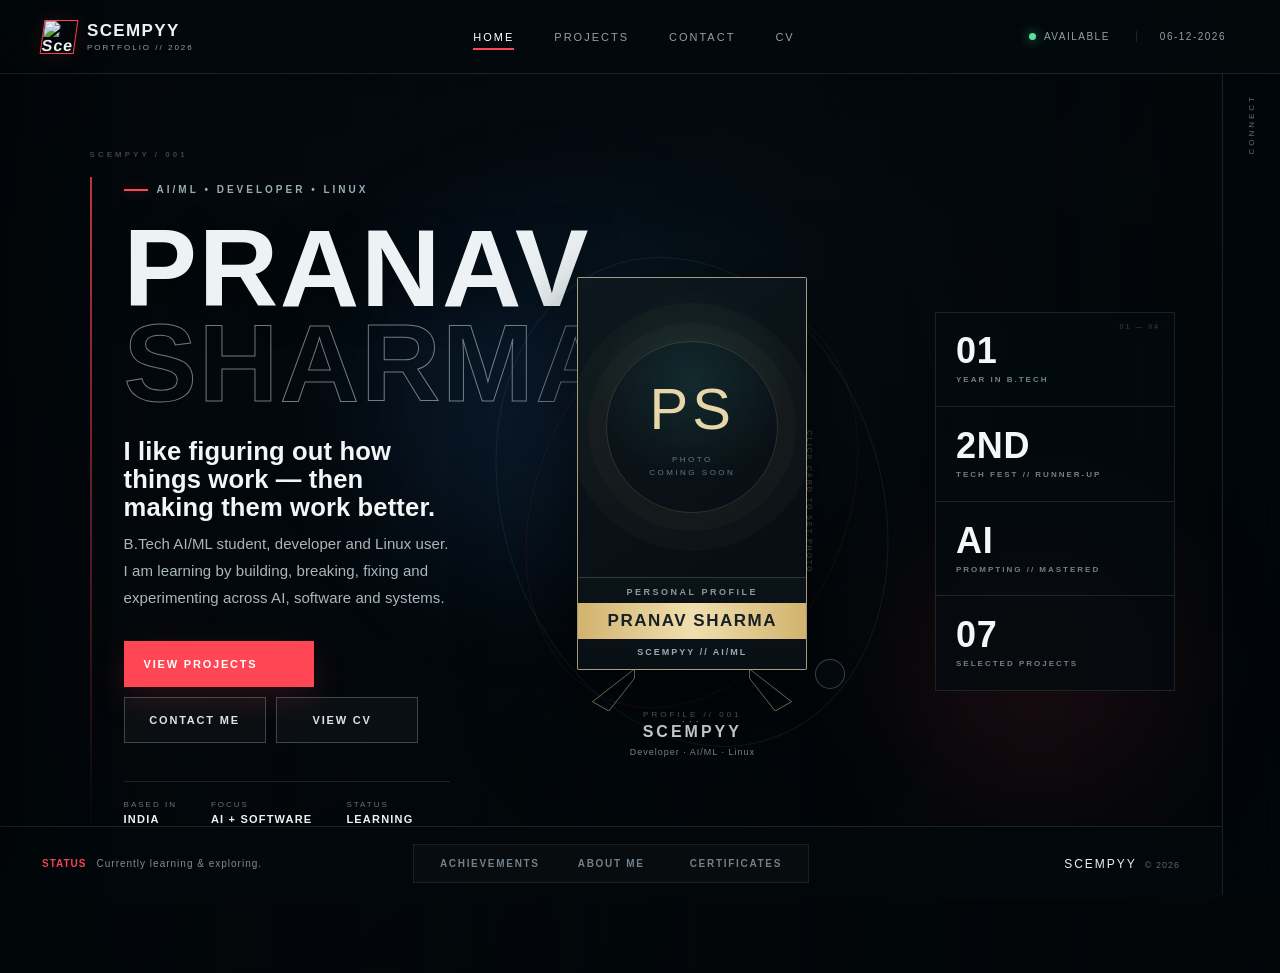
==== commit ef431369: "Add files via upload" ====
--- a/index.html
+++ b/index.html
@@ -5,10 +5,11 @@
 <meta name="viewport" content="width=device-width, initial-scale=1.0">
 <meta name="theme-color" content="#071018">
 <meta name="description" content="Scempyy — Pranav Sharma's AI/ML, development and content portfolio.">
-<title>Scempyy — Pranav Sharma</title>
+<title>Scempyy | Portfolio</title>
 <link rel="stylesheet" href="assets/fonts/fonts.css">
 <link rel="stylesheet" href="assets/fa/all.min.css">
 <link rel="stylesheet" href="style.css">
+<link rel="icon" href="assets/scempyy-logo.svg" type="image/svg+xml">
 </head>
 <body>
 <div class="menu">
@@ -17,7 +18,7 @@
 
   <header class="topbar">
     <div class="brand" data-desc="Scempyy — Pranav Sharma's portfolio.">
-      <span class="brand-mark">S</span>
+      <span class="brand-mark"><img src="assets/scempyy-logo.svg" alt="Scempyy logo"></span>
       <span><strong>SCEMPYY</strong><small>PORTFOLIO // 2026</small></span>
     </div>
     <nav class="top-nav">
@@ -38,7 +39,7 @@
     <a class="social-icon" data-desc="GitHub — my code and projects." href="https://github.com/Scempyyy" target="_blank" rel="noopener"><i class="fa-brands fa-github"></i></a>
     <a class="social-icon" data-desc="LinkedIn — coming soon." href="#" aria-disabled="true"><i class="fa-brands fa-linkedin-in"></i></a>
     <a class="social-icon" data-desc="Instagram — @scempyy_." href="https://www.instagram.com/scempyy_/" target="_blank" rel="noopener"><i class="fa-brands fa-instagram"></i></a>
-    <a class="social-icon" data-desc="Discord server." href="https://discord.gg/D52kzHmAZu" target="_blank" rel="noopener"><i class="fa-brands fa-discord"></i></a>
+    <a class="social-icon" data-desc="Discord server." href="https://discord.com/users/710069387909922827" target="_blank" rel="noopener"><i class="fa-brands fa-discord"></i></a>
     <a class="social-icon" data-desc="Spotify profile." href="https://open.spotify.com/user/31hxgbfcre5v33p774t2kvnq6lxq" target="_blank" rel="noopener"><i class="fa-brands fa-spotify"></i></a>
     <a class="social-icon" data-desc="YouTube — @Scempyy." href="https://www.youtube.com/@Scempyy" target="_blank" rel="noopener"><i class="fa-brands fa-youtube"></i></a>
   </aside>
@@ -140,7 +141,7 @@
     <div class="contacts-list">
       <a href="mailto:pranavsharmajk08@gmail.com"><i class="fa-regular fa-envelope"></i><span><small>EMAIL</small>pranavsharmajk08@gmail.com</span></a>
       <a href="https://www.instagram.com/scempyy_/" target="_blank" rel="noopener"><i class="fa-brands fa-instagram"></i><span><small>INSTAGRAM</small>@scempyy_</span></a>
-      <a href="https://discord.gg/D52kzHmAZu" target="_blank" rel="noopener"><i class="fa-brands fa-discord"></i><span><small>DISCORD</small>Scempyy community</span></a>
+      <a href="https://discord.com/users/710069387909922827" target="_blank" rel="noopener"><i class="fa-brands fa-discord"></i><span><small>DISCORD</small>Scempyy community</span></a>
       <a href="https://www.youtube.com/@Scempyy" target="_blank" rel="noopener" class="archived-contact"><i class="fa-brands fa-youtube"></i><span><small>YOUTUBE // ARCHIVED</small>@Scempyy</span></a>
       <a href="https://github.com/Scempyyy" target="_blank" rel="noopener"><i class="fa-brands fa-github"></i><span><small>GITHUB</small>github.com/Scempyyy</span></a>
       <a href="assets/Pranav_Sharma_CV.pdf" target="_blank" rel="noopener"><i class="fa-regular fa-file-lines"></i><span><small>CV</small>OPEN / VIEW PDF</span></a>
--- a/style.css
+++ b/style.css
@@ -252,3 +252,7 @@
 .agent-card{box-shadow:0 30px 70px rgba(0,0,0,.28)}
 /* V15: remove the decorative diamond under the profile name. */
 .card-diamond{display:none!important}
+
+/* V18: keep the V16 layout/typography; use the selected Scempyy logo. */
+.brand-mark{display:inline-flex;align-items:center;justify-content:center;overflow:hidden}
+.brand-mark img{width:100%;height:100%;display:block;object-fit:cover}
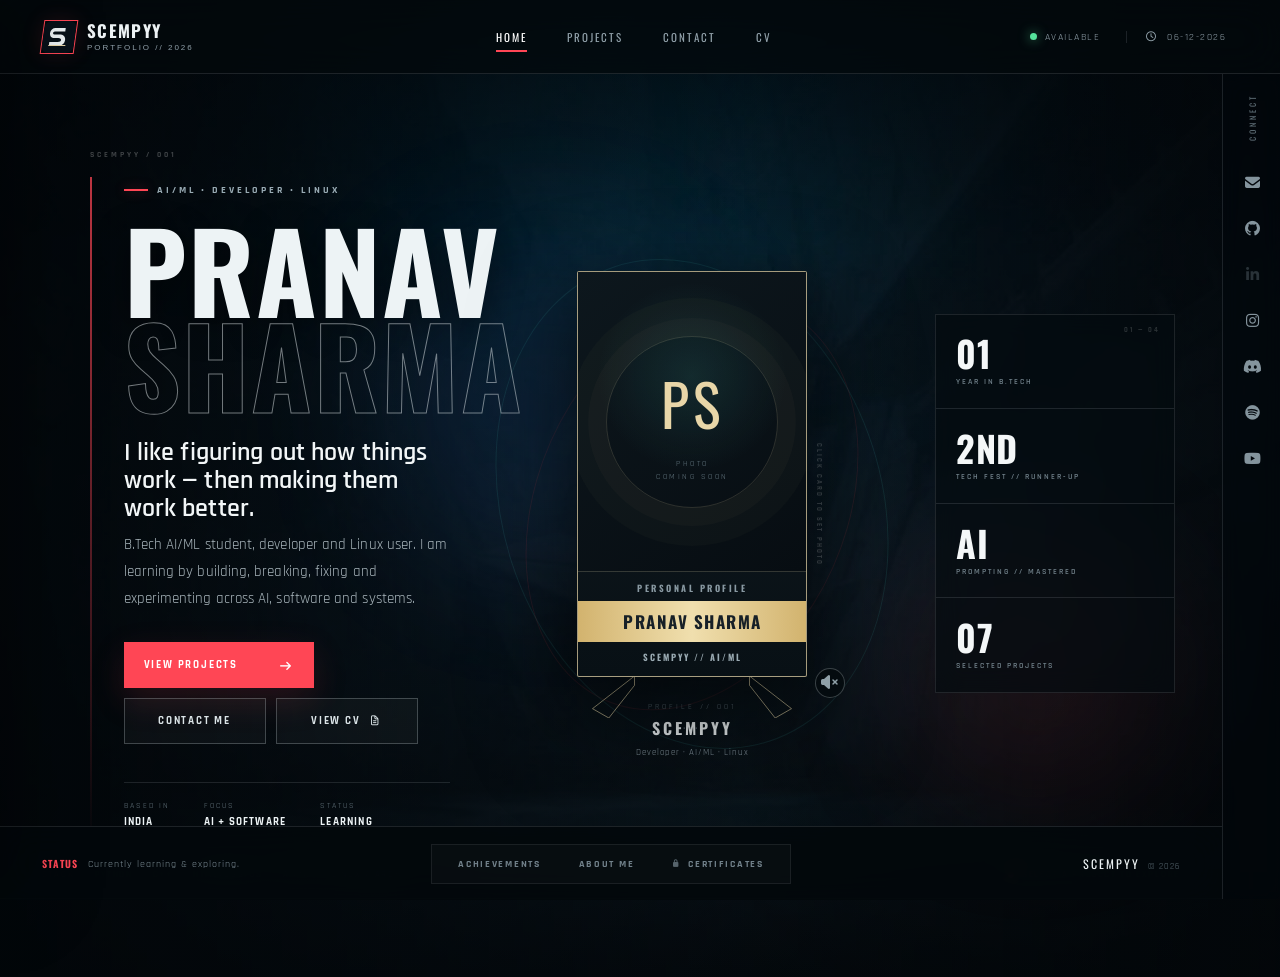
==== commit 799a143d: "Refresh portfolio projects for current builds" ====
--- a/index.html
+++ b/index.html
@@ -105,28 +105,28 @@
       <div>
         <span class="eyebrow"><span></span> SELECTED WORK // 07 BUILDS</span>
         <h2>PROJECTS</h2>
-        <p class="projects-intro">A mix of AI, software, security and web experiments. No filler — just things I have actually worked on, plus one archived creator chapter.</p>
+        <p class="projects-intro">A selection of systems, tools and experiments I have built while exploring AI, privacy, software and Linux.</p>
       </div>
       <button class="pm-close" id="projects-modal-close" aria-label="Back"><i class="fa-solid fa-arrow-left"></i><span>BACK</span></button>
     </div>
     <div class="project-showcase">
-      <button class="project-tile project-feature has-image" data-project="driver-security" data-desc="Driver Security System — click for details." style="--tile-color:#ff4655; background-image:url('assets/projects/driver-security.jpg')">
-        <span class="feature-index">01</span><span class="tile-kicker">FEATURED // PYTHON · OPENCV · MEDIAPIPE</span><span class="tile-label">DRIVER SECURITY SYSTEM</span><span class="tile-summary">A computer-vision safety system that watches the driver in real time, combining facial landmarks, eye behaviour and attention signals instead of relying on a single blink or threshold.</span><span class="tile-meta"><b>BUILT WITH</b> Python · OpenCV · MediaPipe <em>•</em> <b>HIGHLIGHT</b> 478 landmarks · PERCLOS · EAR</span><span class="tile-open">EXPLORE PROJECT <i class="fa-solid fa-arrow-right"></i></span>
+      <button class="project-tile project-feature has-image" data-project="privacy-auditor" data-desc="Auditor — Android privacy and security auditing platform." style="--tile-color:#4fd1c5; background-image:url('assets/projects/driver-security.jpg')">
+        <span class="feature-index">01</span><span class="tile-kicker">FEATURED // ANDROID · KOTLIN · SECURITY</span><span class="tile-label">AUDITOR — PRIVACY ANALYSIS</span><span class="tile-summary">An Android privacy auditing platform that inspects apps and APKs, surfaces risky permissions and behaviours, and turns technical findings into understandable reports.</span><span class="tile-meta"><b>BUILT WITH</b> Kotlin · Jetpack Compose · Room <em>•</em> <b>FOCUS</b> APK analysis · Privacy scoring</span><span class="tile-open">EXPLORE PROJECT <i class="fa-solid fa-arrow-right"></i></span>
       </button>
-      <button class="project-tile has-image" data-project="ai-assistant" data-desc="Own AI Assistant — click for details." style="--tile-color:#4fd1c5; background-image:url('assets/projects/ai-assistant.jpg')">
-        <span class="tile-kicker">02 // PYTHON · AI</span><span class="tile-label">OWN AI ASSISTANT</span><span class="tile-summary">A local Python assistant built around the idea of keeping useful AI close to the machine — practical, personal and designed for everyday tasks.</span><span class="tile-meta"><b>STACK</b> Python · Local AI <em>•</em> <b>TYPE</b> Personal utility</span><i class="fa-solid fa-arrow-up-right-from-square"></i>
+      <button class="project-tile has-image" data-project="roborabbit" data-desc="RoboRabbit — personal AI assistant." style="--tile-color:#4fd1c5; background-image:url('assets/projects/ai-assistant.jpg')">
+        <span class="tile-kicker">02 // PYTHON · GEMINI · TTS</span><span class="tile-label">ROBORABBIT</span><span class="tile-summary">A personal voice assistant combining speech, AI responses and text-to-speech in a modular Python application.</span><span class="tile-meta"><b>STACK</b> Python · Gemini · Piper TTS <em>•</em> <b>FOCUS</b> Voice workflows</span><i class="fa-solid fa-arrow-up-right-from-square"></i>
       </button>
-      <button class="project-tile has-image" data-project="web-development" data-desc="Web Development — click for details." style="--tile-color:#3d8bff; background-image:url('assets/projects/web-development.jpg')">
-        <span class="tile-kicker">03 // HTML · CSS · JS</span><span class="tile-label">WEB DEVELOPMENT</span><span class="tile-summary">Hands-on frontend work focused on interaction, layout and visual systems — including this portfolio, built from plain web technologies.</span><span class="tile-meta"><b>STACK</b> HTML · CSS · JavaScript <em>•</em> <b>FOCUS</b> UI · Interaction</span><i class="fa-solid fa-arrow-up-right-from-square"></i>
+      <button class="project-tile has-image" data-project="roboos" data-desc="RoboOS — custom Arch-based Linux distribution." style="--tile-color:#3d8bff; background-image:url('assets/projects/web-development.jpg')">
+        <span class="tile-kicker">03 // ARCHISO · LINUX</span><span class="tile-label">ROBOOS</span><span class="tile-summary">A custom Arch-based Linux distribution experiment, packaged as a bootable ISO with its own visual identity and system setup.</span><span class="tile-meta"><b>STACK</b> Arch Linux · Archiso <em>•</em> <b>FOCUS</b> Custom OS build</span><i class="fa-solid fa-arrow-up-right-from-square"></i>
       </button>
-      <button class="project-tile has-image" data-project="lifestyle-tracker" data-desc="Lifestyle Tracker — click for details." style="--tile-color:#4fd1c5; background-image:url('assets/projects/lifestyle-tracker.jpg')">
-        <span class="tile-kicker">04 // C++ · DATA</span><span class="tile-label">LIFESTYLE TRACKER</span><span class="tile-summary">A deliberately simple C++ program for logging daily habits and turning routine data into something that can actually be reviewed.</span><span class="tile-meta"><b>STACK</b> C++ <em>•</em> <b>FOCUS</b> Logging · Stats · Logic</span><i class="fa-solid fa-arrow-up-right-from-square"></i>
+      <button class="project-tile has-image" data-project="privacy-browser" data-desc="Privacy Browser + AI Cyber Shield." style="--tile-color:#4fd1c5; background-image:url('assets/projects/lifestyle-tracker.jpg')">
+        <span class="tile-kicker">04 // C++20 · SECURITY</span><span class="tile-label">PRIVACY BROWSER + CYBER SHIELD</span><span class="tile-summary">A privacy-first browser/security concept exploring safe downloads, local analysis, dependency transparency and an Android security companion.</span><span class="tile-meta"><b>STACK</b> C++20 · SHA-256 <em>•</em> <b>FOCUS</b> Staging · Analysis · SBOM</span><i class="fa-solid fa-arrow-up-right-from-square"></i>
       </button>
-      <button class="project-tile has-image" data-project="ai-study-buddy" data-desc="AI Study Buddy — click for details." style="--tile-color:#3d8bff; background-image:url('assets/projects/ai-study-buddy.jpg')">
-        <span class="tile-kicker">05 // AI · EDUCATION</span><span class="tile-label">AI STUDY BUDDY</span><span class="tile-summary">An experimental idea around using AI as a study companion — helping turn questions, notes and revision into a more useful workflow.</span><span class="tile-meta"><b>STACK</b> AI · Prompting <em>•</em> <b>STATUS</b> Early experiment</span><i class="fa-solid fa-arrow-up-right-from-square"></i>
+      <button class="project-tile has-image" data-project="myfam-devices" data-desc="MyFam Devices — family device companion." style="--tile-color:#3d8bff; background-image:url('assets/projects/ai-study-buddy.jpg')">
+        <span class="tile-kicker">05 // EXPO · SUPABASE</span><span class="tile-label">MYFAM DEVICES</span><span class="tile-summary">A family-focused device companion app experiment, built with Expo and Supabase to explore mobile app development and connected data.</span><span class="tile-meta"><b>STACK</b> React Native · Expo · Supabase <em>•</em> <b>STATUS</b> Prototype</span><i class="fa-solid fa-arrow-up-right-from-square"></i>
       </button>
-      <button class="project-tile has-image" data-project="phishing-detector" data-desc="Phishing Website Detector — click for details." style="--tile-color:#ff4655; background-image:url('assets/projects/phishing-detector.jpg')">
-        <span class="tile-kicker">06 // SECURITY · ML</span><span class="tile-label">PHISHING DETECTOR</span><span class="tile-summary">A security experiment exploring how suspicious URLs and website patterns can be identified before a user blindly trusts a page.</span><span class="tile-meta"><b>STACK</b> Security · ML <em>•</em> <b>STATUS</b> Early experiment</span><i class="fa-solid fa-arrow-up-right-from-square"></i>
+      <button class="project-tile has-image" data-project="driver-security" data-desc="Driver Security System — click for details." style="--tile-color:#ff4655; background-image:url('assets/projects/phishing-detector.jpg')">
+        <span class="tile-kicker">06 // PYTHON · OPENCV · MEDIAPIPE</span><span class="tile-label">DRIVER SECURITY SYSTEM</span><span class="tile-summary">A real-time driver attention and drowsiness monitor using facial landmarks, eye behaviour, yawning, head pose and alert logic.</span><span class="tile-meta"><b>STACK</b> Python · OpenCV · MediaPipe <em>•</em> <b>FOCUS</b> EAR · PERCLOS · Gaze</span><i class="fa-solid fa-arrow-up-right-from-square"></i>
       </button>
       <button class="project-tile has-image archived-project" data-project="content-creation" data-desc="Archived creator project — click for details." style="--tile-color:#e8d6a8; background-image:url('assets/projects/content-creation.jpg')">
         <span class="tile-kicker">07 // ARCHIVED // CREATOR</span><span class="tile-label">CONTENT CREATION</span><span class="tile-summary">A finished creator chapter covering editing, motion graphics, gaming content and real audience growth across Instagram and YouTube.</span><span class="tile-meta"><b>FOCUS</b> Editing · Motion · Content <em>•</em> <b>RESULT</b> 103.8K YouTube views</span><span class="archived-badge">ARCHIVED</span>
--- a/assets/fonts/fonts.css
+++ b/assets/fonts/fonts.css
@@ -0,0 +1,48 @@
+@font-face {
+  font-family: 'Oswald';
+  font-style: normal;
+  font-weight: 400;
+  src: url('oswald/oswald-latin-400-normal.woff2') format('woff2');
+}
+@font-face {
+  font-family: 'Oswald';
+  font-style: normal;
+  font-weight: 500;
+  src: url('oswald/oswald-latin-500-normal.woff2') format('woff2');
+}
+@font-face {
+  font-family: 'Oswald';
+  font-style: normal;
+  font-weight: 600;
+  src: url('oswald/oswald-latin-600-normal.woff2') format('woff2');
+}
+@font-face {
+  font-family: 'Oswald';
+  font-style: normal;
+  font-weight: 700;
+  src: url('oswald/oswald-latin-700-normal.woff2') format('woff2');
+}
+@font-face {
+  font-family: 'Rajdhani';
+  font-style: normal;
+  font-weight: 400;
+  src: url('rajdhani/rajdhani-latin-400-normal.woff2') format('woff2');
+}
+@font-face {
+  font-family: 'Rajdhani';
+  font-style: normal;
+  font-weight: 500;
+  src: url('rajdhani/rajdhani-latin-500-normal.woff2') format('woff2');
+}
+@font-face {
+  font-family: 'Rajdhani';
+  font-style: normal;
+  font-weight: 600;
+  src: url('rajdhani/rajdhani-latin-600-normal.woff2') format('woff2');
+}
+@font-face {
+  font-family: 'Rajdhani';
+  font-style: normal;
+  font-weight: 700;
+  src: url('rajdhani/rajdhani-latin-700-normal.woff2') format('woff2');
+}
--- a/style.css
+++ b/style.css
@@ -256,3 +256,243 @@
 /* V18: keep the V16 layout/typography; use the selected Scempyy logo. */
 .brand-mark{display:inline-flex;align-items:center;justify-content:center;overflow:hidden}
 .brand-mark img{width:100%;height:100%;display:block;object-fit:cover}
+
+/* ===== MOBILE-FIRST COMPATIBILITY PASS ===== */
+@media (max-width: 600px){
+  html,body{width:100%;min-width:320px;overflow-x:hidden}
+  body{font-size:16px}
+  .menu{min-height:100svh;overflow-x:hidden;overflow-y:auto;padding-bottom:76px}
+  .menu::after{background:linear-gradient(180deg,rgba(2,7,11,.9),rgba(2,7,11,.25) 38%,rgba(2,6,9,.96) 100%)}
+  .ambient-a{width:220px;height:220px;left:-70px;top:22%;filter:blur(58px)}
+  .ambient-b{width:180px;height:180px;right:-70px;bottom:20%;filter:blur(58px)}
+
+  /* top navigation */
+  .topbar{position:sticky;top:0;height:64px;padding:0 14px;grid-template-columns:1fr auto;gap:10px;z-index:100;backdrop-filter:blur(18px)}
+  .brand{gap:8px;min-width:0}
+  .brand-mark{width:31px;height:31px;flex:0 0 31px}
+  .brand-mark img{width:20px;height:20px;object-fit:contain}
+  .brand strong{font-size:15px;letter-spacing:2px}
+  .brand small{font-size:7px;letter-spacing:1.6px;margin-top:3px}
+  .top-nav{display:none}
+  .top-status{justify-self:end;font-size:8px;letter-spacing:1px;gap:6px}
+  .status-dot{width:6px;height:6px}
+  .top-status .date{display:none}
+
+  /* social icons become a compact top-right cluster */
+  .social-rail{position:fixed;top:64px;right:10px;bottom:auto;width:auto;height:38px;padding:0;display:flex;flex-direction:row;gap:4px;border:0;background:rgba(3,9,13,.58);border:1px solid rgba(255,255,255,.08);border-radius:20px;padding:3px 4px;backdrop-filter:blur(12px);z-index:35}
+  .rail-label{display:none}
+  .social-icon{width:29px;height:29px;border:0!important;border-radius:50%;font-size:11px;background:transparent}
+  .social-icon:hover{background:rgba(255,255,255,.06)}
+
+  /* hero */
+  .hero{min-height:auto;padding:78px 18px 24px;display:flex;flex-direction:column;align-items:stretch;gap:0}
+  .hero-copy{max-width:none;padding:22px 0 0 18px}
+  .hero-copy::before{font-size:7px;letter-spacing:2.5px;top:0}
+  .hero-copy::after{left:0;top:25px;height:calc(100% - 12px)}
+  .eyebrow{font-size:8px;letter-spacing:2px;gap:7px}
+  .eyebrow>span{width:17px}
+  .hero h1{font-size:clamp(58px,17vw,88px);line-height:.82;letter-spacing:-1.5px;margin:18px 0 20px}
+  .hero h1 em{-webkit-text-stroke:.9px rgba(237,243,245,.7)}
+  .hero-lead{font-size:20px;line-height:1.05;max-width:92%}
+  .hero-body{font-size:13px;line-height:1.6;max-width:94%;margin-top:10px}
+  .hero-actions{display:grid;grid-template-columns:1fr;gap:9px;margin-top:22px}
+  .primary-action,.secondary-action,.cv-action{width:100%;min-width:0;height:46px;justify-content:space-between;padding:0 15px}
+  .secondary-action,.cv-action{justify-content:center}
+  .hero-meta{display:grid;grid-template-columns:repeat(3,minmax(0,1fr));gap:10px;margin-top:24px;padding-top:14px;max-width:none}
+  .hero-meta div{min-width:0}
+  .hero-meta span{font-size:7px;letter-spacing:1.3px}
+  .hero-meta strong{font-size:9px;letter-spacing:.7px}
+
+  /* profile card */
+  .profile-zone{order:2;min-height:auto;margin-top:30px;padding-bottom:48px;display:flex;justify-content:center}
+  .orbit-1{width:270px;height:345px}
+  .orbit-2{width:225px;height:300px}
+  .agent-card-wrap{width:205px;transform:none}
+  .agent-card{width:205px}
+  .profile-placeholder{height:268px}
+  .profile-initials{font-size:50px}
+  .card-agent-label{font-size:8px;padding:8px 0 5px}
+  .card-name-band{font-size:15px;padding:7px}
+  .card-tag{font-size:8px;padding:7px 0 10px}
+  .card-wings{width:205px}
+  .wing{height:34px}
+  .card-diamond,.card-dots{display:none}
+  .mute-btn{right:-34px;bottom:28px;width:29px;height:29px}
+  .profile-caption{position:static;transform:none;white-space:normal;margin-top:12px}
+  .profile-caption span{font-size:7px}
+  .profile-caption strong{font-size:14px;letter-spacing:2.5px}
+  .profile-caption small{font-size:8px}
+  .profile-zone::after{display:none}
+
+  /* stats become a horizontal scrollable strip */
+  .hero-stats{order:3;display:grid;grid-template-columns:repeat(4,minmax(128px,1fr));gap:0;margin:2px 0 14px;overflow-x:auto;-webkit-overflow-scrolling:touch;scrollbar-width:none}
+  .hero-stats::-webkit-scrollbar{display:none}
+  .stat{padding:16px 14px;min-width:128px}
+  .stat:hover{padding-left:14px}
+  .stat strong{font-size:30px}
+  .stat span{font-size:7px;letter-spacing:1.3px;line-height:1.35;max-width:110px}
+  .hero-stats::before{display:none}
+
+  /* bottom navigation */
+  .quick-strip{display:none}
+  .bottombar{position:fixed;left:0;right:0;bottom:0;height:72px;padding:7px 10px;background:rgba(3,9,13,.94);border-top:1px solid rgba(255,255,255,.1);backdrop-filter:blur(18px);z-index:120}
+  .note-field,.footer-mark{display:none}
+  .tabs{width:100%;height:58px;padding:4px;display:grid;grid-template-columns:1fr 1fr 1.18fr;gap:4px;border:1px solid rgba(255,255,255,.09);border-radius:8px;background:rgba(255,255,255,.02)}
+  .tab{min-width:0;height:48px;padding:7px 5px;font-size:7px;letter-spacing:1px;line-height:1.15;justify-content:center;text-align:center;border-radius:5px}
+  .certificate-tab{gap:4px}
+
+  /* full-screen sections */
+  .screen-back,.pd-back,.projects-modal .pm-close,.contacts-panel .projects-panel-header button{top:13px;left:13px;padding:10px 12px;font-size:9px;letter-spacing:1.2px;border-radius:4px}
+  .screen-inner{width:calc(100% - 28px);padding:78px 0 90px}
+  .screen-title{font-size:clamp(52px,16vw,82px);margin:18px 0 24px}
+  .screen-grid,.achievement-hero{grid-template-columns:1fr}
+
+  /* projects */
+  .projects-modal{position:fixed;inset:0;padding:78px 14px 88px;overflow:auto;-webkit-overflow-scrolling:touch}
+  .projects-modal-header{display:block;max-width:none;margin:0 0 20px}
+  .projects-modal-header h2{font-size:clamp(58px,18vw,82px);line-height:.84;margin:14px 0 14px}
+  .projects-intro{font-size:13px;line-height:1.6;max-width:none}
+  .project-showcase{display:grid;grid-template-columns:1fr;grid-auto-rows:auto;gap:12px}
+  .project-showcase .project-tile,.project-showcase .project-feature,.project-showcase .project-feature + .project-tile,.project-showcase .project-tile:nth-child(4),.project-showcase .project-tile:nth-child(5),.project-showcase .project-tile:nth-child(6),.project-showcase .project-tile:nth-child(7){grid-column:1;grid-row:auto;min-height:228px;height:228px;padding:18px}
+  .project-showcase .project-feature{min-height:310px;height:310px}
+  .project-showcase .tile-label{font-size:20px;max-width:90%;line-height:.94}
+  .project-showcase .project-feature .tile-label{font-size:clamp(31px,10vw,48px);max-width:90%}
+  .project-showcase .project-tile:not(.project-feature) .tile-summary{min-height:0;max-width:88%;font-size:10.5px;line-height:1.42}
+  .project-showcase .project-tile:not(.project-feature) .tile-meta{max-width:90%;font-size:7.5px;line-height:1.5}
+  .project-showcase .project-feature .tile-summary{font-size:11.5px;line-height:1.5;max-width:92%}
+  .project-showcase .project-feature .tile-meta{font-size:8px}
+  .project-showcase .project-tile > i{right:16px;bottom:16px}
+  .tile-open{font-size:8px}
+
+  /* contact */
+  .contacts-panel{padding:78px 14px 92px;overflow:auto;-webkit-overflow-scrolling:touch}
+  .contacts-panel .projects-panel-header{max-width:none;margin:0}
+  .contacts-panel .projects-panel-header h2{font-size:clamp(58px,18vw,82px);line-height:.84}
+  .contact-intro{font-size:13px;line-height:1.6;margin:18px 0}
+  .contacts-list{grid-template-columns:1fr;gap:10px;margin:20px 0}
+  .contacts-list a{min-height:78px;padding:17px;font-size:13px;gap:14px}
+  .contacts-list a i{font-size:17px}
+
+  /* project detail */
+  .project-detail{padding:78px 14px 92px;overflow:auto;-webkit-overflow-scrolling:touch}
+  .pd-header{padding-bottom:16px;margin-bottom:15px}
+  .pd-header h2{font-size:clamp(40px,12vw,64px);line-height:.9}
+  .pd-tagline{font-size:13px;line-height:1.55}
+  .pd-banners{grid-template-columns:1fr!important}
+  .pd-grid{grid-template-columns:1fr!important}
+  .pd-card{padding:16px!important}
+  .pd-card h3{font-size:18px!important}
+  .pd-card p,.pd-card li{font-size:12px!important;line-height:1.65!important}
+
+  /* info screens / certificate lock */
+  .info-screen{overflow:auto;-webkit-overflow-scrolling:touch}
+  .certificate-lock{min-height:330px;padding:35px 18px}
+  .lock-orbit{width:78px;height:78px}
+
+  /* avoid hover-only transforms on touch */
+  .agent-card:hover,.project-showcase .project-tile:hover,.primary-action:hover,.secondary-action:hover,.screen-back:hover,.projects-modal .pm-close:hover,.contacts-panel .projects-panel-header button:hover{transform:none}
+}
+
+@media (max-width: 380px){
+  .hero{padding-left:14px;padding-right:14px}
+  .hero-copy{padding-left:15px}
+  .hero h1{font-size:56px}
+  .hero-lead{font-size:18px}
+  .hero-body{font-size:12.5px}
+  .hero-meta strong{font-size:8px}
+  .profile-zone{margin-top:22px}
+  .agent-card,.agent-card-wrap{width:190px}
+  .card-wings{width:190px}
+  .profile-placeholder{height:248px}
+  .tab{font-size:6.6px;letter-spacing:.8px}
+}
+
+/* ===== MOBILE PROJECTS REBUILD ===== */
+@media (max-width: 600px){
+  .projects-modal{
+    left:0;right:0;bottom:0;
+    padding:78px 16px 92px;
+    overflow-x:hidden;
+  }
+  .projects-modal-header{width:100%;margin:0 0 24px;display:block}
+  .projects-modal-header h2{font-size:clamp(56px,18vw,76px);line-height:.86;margin:12px 0 14px}
+  .projects-intro{font-size:14px;line-height:1.65;max-width:100%;margin-top:0}
+
+  .project-showcase{
+    width:100%;max-width:none;margin:0;
+    display:grid!important;
+    grid-template-columns:minmax(0,1fr)!important;
+    grid-auto-rows:auto!important;
+    gap:14px;
+  }
+  .project-showcase .project-tile,
+  .project-showcase .project-feature,
+  .project-showcase .project-feature + .project-tile,
+  .project-showcase .project-tile:nth-child(4),
+  .project-showcase .project-tile:nth-child(5),
+  .project-showcase .project-tile:nth-child(6),
+  .project-showcase .project-tile:nth-child(7){
+    grid-column:1!important;
+    grid-row:auto!important;
+    width:100%!important;
+    height:300px!important;
+    min-height:300px!important;
+    padding:22px!important;
+    display:flex!important;
+    flex-direction:column!important;
+    justify-content:flex-end!important;
+    overflow:hidden!important;
+  }
+  .project-showcase .project-feature{
+    height:370px!important;
+    min-height:370px!important;
+    padding:26px!important;
+  }
+  .project-showcase .project-tile::before{
+    background:linear-gradient(180deg,rgba(2,7,10,.05) 0%,rgba(2,7,10,.18) 30%,rgba(2,7,10,.95) 72%,rgba(2,7,10,.99) 100%)!important;
+  }
+  .project-showcase .tile-kicker{
+    position:relative!important;z-index:2;
+    font-size:9px!important;line-height:1.35!important;
+    letter-spacing:1.5px!important;margin-bottom:7px!important;
+  }
+  .project-showcase .tile-label,
+  .project-showcase .project-feature .tile-label{
+    position:relative!important;z-index:2;
+    font-size:30px!important;line-height:.95!important;
+    letter-spacing:1px!important;max-width:100%!important;
+    margin:0!important;
+  }
+  .project-showcase .project-feature .tile-label{font-size:clamp(38px,11vw,54px)!important}
+  .project-showcase .project-tile .tile-summary,
+  .project-showcase .project-feature .tile-summary{
+    position:relative!important;z-index:2;
+    min-height:0!important;max-width:100%!important;
+    margin-top:10px!important;
+    font-size:13px!important;line-height:1.5!important;
+  }
+  .project-showcase .project-tile .tile-meta,
+  .project-showcase .project-feature .tile-meta{
+    position:relative!important;z-index:2;
+    max-width:100%!important;
+    margin-top:10px!important;
+    font-size:8px!important;line-height:1.55!important;
+    letter-spacing:1px!important;
+  }
+  .project-showcase .tile-open{
+    position:relative!important;z-index:2;
+    margin-top:14px!important;font-size:9px!important;
+  }
+  .project-showcase .project-tile>i{top:18px!important;right:18px!important;bottom:auto!important;font-size:13px!important}
+  .project-showcase .feature-index{top:22px!important;left:24px!important;font-size:11px!important}
+  .project-showcase .archived-badge{top:18px!important;right:18px!important}
+}
+
+@media (max-width:380px){
+  .projects-modal{padding-left:12px;padding-right:12px}
+  .project-showcase .project-tile{height:315px!important;min-height:315px!important;padding:19px!important}
+  .project-showcase .project-feature{height:380px!important;min-height:380px!important}
+  .project-showcase .tile-label{font-size:27px!important}
+  .project-showcase .project-feature .tile-label{font-size:40px!important}
+  .project-showcase .tile-summary{font-size:12px!important}
+}
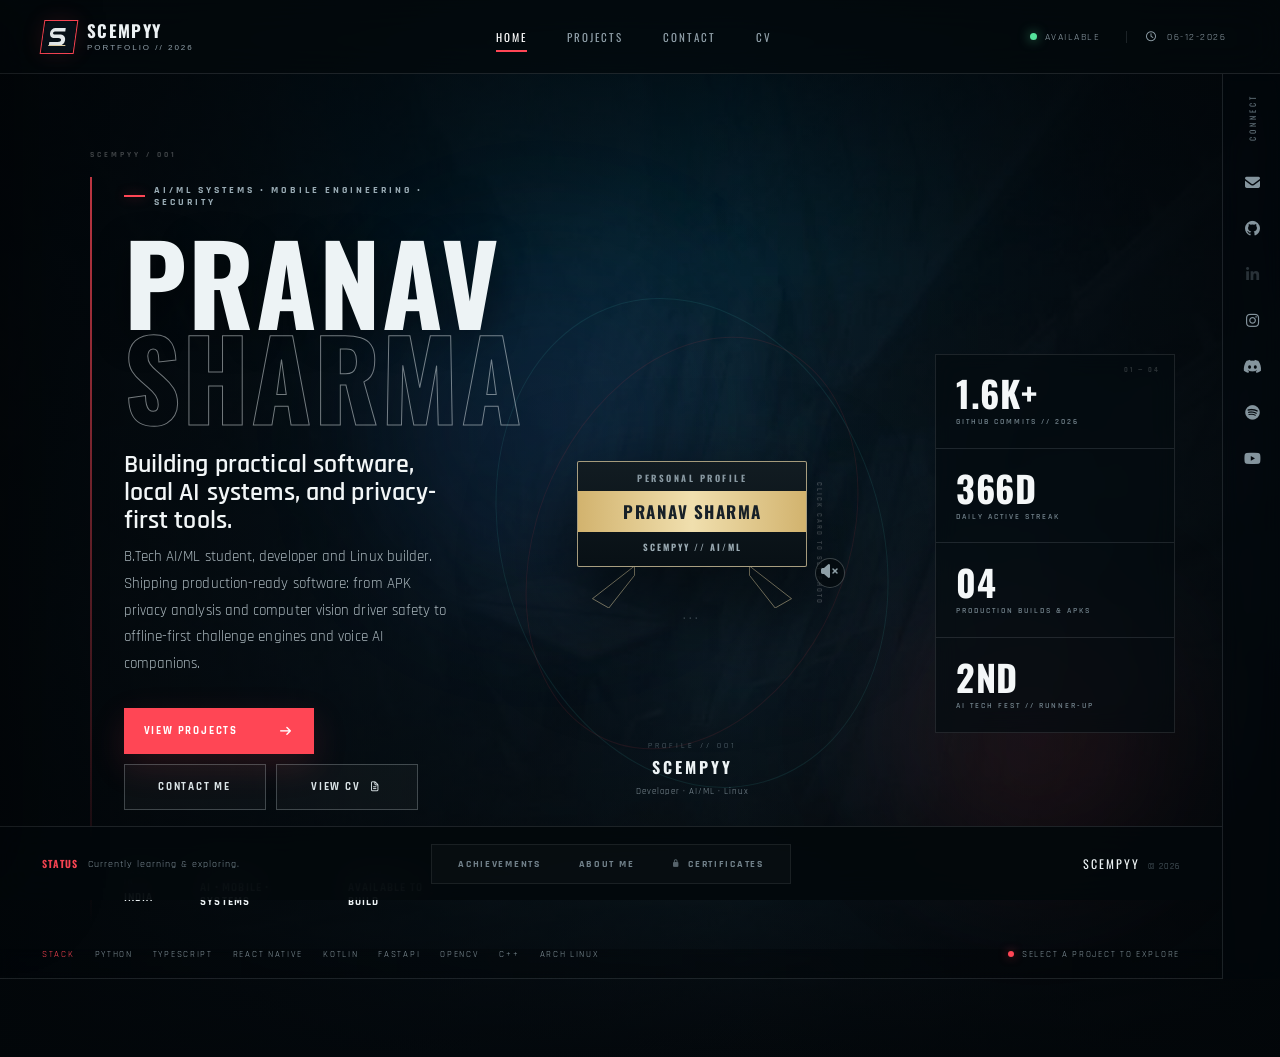
==== commit 79278b1e: "docs: modernize portfolio showcase README and fix repository links to Scempyyy" ====
--- a/index.html
+++ b/index.html
@@ -46,18 +46,18 @@
 
   <main class="hero">
     <section class="hero-copy">
-      <div class="eyebrow"><span></span> AI/ML • DEVELOPER • LINUX</div>
+      <div class="eyebrow"><span></span> AI/ML SYSTEMS • MOBILE ENGINEERING • SECURITY</div>
       <h1>PRANAV<br><em>SHARMA</em></h1>
-      <p class="hero-lead">I like figuring out how things work — then making them work better.</p>
-      <p class="hero-body">B.Tech AI/ML student, developer and Linux user. I am learning by building, breaking, fixing and experimenting across AI, software and systems.</p>
+      <p class="hero-lead">Building practical software, local AI systems, and privacy-first tools.</p>
+      <p class="hero-body">B.Tech AI/ML student, developer and Linux builder. Shipping production-ready software: from APK privacy analysis and computer vision driver safety to offline-first challenge engines and voice AI companions.</p>
       <div class="hero-actions">
         <button class="primary-action" id="projects-btn" data-desc="Open my projects."><span>VIEW PROJECTS</span><i class="fa-solid fa-arrow-right"></i></button>
         <button class="secondary-action" id="contacts-btn" data-desc="Ways to contact me.">CONTACT ME</button><a class="secondary-action cv-action" href="assets/Pranav_Sharma_CV.pdf" target="_blank" rel="noopener" data-desc="Open my CV.">VIEW CV <i class="fa-regular fa-file-lines"></i></a>
       </div>
       <div class="hero-meta">
         <div><span>BASED IN</span><strong>INDIA</strong></div>
-        <div><span>FOCUS</span><strong>AI + SOFTWARE</strong></div>
-        <div><span>STATUS</span><strong>LEARNING</strong></div>
+        <div><span>FOCUS</span><strong>AI • MOBILE • SYSTEMS</strong></div>
+        <div><span>STATUS</span><strong>AVAILABLE TO BUILD</strong></div>
       </div>
     </section>
 
@@ -65,10 +65,9 @@
       <div class="orbit orbit-1"></div><div class="orbit orbit-2"></div>
       <div class="card-slots">
         <div class="agent-card-wrap">
-          <div class="agent-card" id="agent-card" data-desc="Your profile photo will go here.">
-            <div class="profile-placeholder">
-              <div class="profile-initials">PS</div>
-              <span>PHOTO<br>COMING SOON</span>
+          <div class="agent-card" id="agent-card" data-desc="Pranav Sharma (Scempyy) — Developer & Builder">
+            <div class="card-art" style="height:300px; overflow:hidden;">
+              <img src="assets/card-art.jpg" alt="Pranav Sharma" style="width:100%; height:100%; object-fit:cover; display:block;">
             </div>
             <div class="card-agent-label">PERSONAL PROFILE</div>
             <div class="card-name-band">PRANAV SHARMA</div>
@@ -87,15 +86,15 @@
     </section>
 
     <aside class="hero-stats">
-      <div class="stat"><strong>01</strong><span>YEAR IN B.TECH</span></div>
-      <div class="stat"><strong>2ND</strong><span>TECH FEST // RUNNER-UP</span></div>
-      <div class="stat"><strong>AI</strong><span>PROMPTING // MASTERED</span></div>
-      <div class="stat"><strong>07</strong><span>SELECTED PROJECTS</span></div>
+      <div class="stat"><strong>1.6K+</strong><span>GITHUB COMMITS // 2026</span></div>
+      <div class="stat"><strong>366D</strong><span>DAILY ACTIVE STREAK</span></div>
+      <div class="stat"><strong>04</strong><span>PRODUCTION BUILDS & APKS</span></div>
+      <div class="stat"><strong>2ND</strong><span>AI TECH FEST // RUNNER-UP</span></div>
     </aside>
   </main>
 
   <section class="quick-strip">
-    <div><span class="strip-label">STACK</span><span>PYTHON</span><span>C++</span><span>HTML/CSS/JS</span><span>AI/ML</span><span>LINUX / ARCH</span></div>
+    <div><span class="strip-label">STACK</span><span>PYTHON</span><span>TYPESCRIPT</span><span>REACT NATIVE</span><span>KOTLIN</span><span>FASTAPI</span><span>OPENCV</span><span>C++</span><span>ARCH LINUX</span></div>
     <div class="scroll-hint"><span></span> SELECT A PROJECT TO EXPLORE</div>
   </section>
 
@@ -105,31 +104,31 @@
       <div>
         <span class="eyebrow"><span></span> SELECTED WORK // 07 BUILDS</span>
         <h2>PROJECTS</h2>
-        <p class="projects-intro">A selection of systems, tools and experiments I have built while exploring AI, privacy, software and Linux.</p>
+        <p class="projects-intro">A selection of production systems, tools and experiments I have built while exploring AI, mobile engineering, privacy, and Linux.</p>
       </div>
       <button class="pm-close" id="projects-modal-close" aria-label="Back"><i class="fa-solid fa-arrow-left"></i><span>BACK</span></button>
     </div>
     <div class="project-showcase">
-      <button class="project-tile project-feature has-image" data-project="privacy-auditor" data-desc="Auditor — Android privacy and security auditing platform." style="--tile-color:#4fd1c5; background-image:url('assets/projects/driver-security.jpg')">
-        <span class="feature-index">01</span><span class="tile-kicker">FEATURED // ANDROID · KOTLIN · SECURITY</span><span class="tile-label">AUDITOR — PRIVACY ANALYSIS</span><span class="tile-summary">An Android privacy auditing platform that inspects apps and APKs, surfaces risky permissions and behaviours, and turns technical findings into understandable reports.</span><span class="tile-meta"><b>BUILT WITH</b> Kotlin · Jetpack Compose · Room <em>•</em> <b>FOCUS</b> APK analysis · Privacy scoring</span><span class="tile-open">EXPLORE PROJECT <i class="fa-solid fa-arrow-right"></i></span>
+      <button class="project-tile project-feature has-image" data-project="evoryz" data-desc="EvoRyz — Winter Arc challenge and personal growth mobile engine." style="--tile-color:#0ea5e9; background-image:url('assets/projects/lifestyle-tracker.jpg')">
+        <span class="feature-index">01</span><span class="tile-kicker">FEATURED // REACT NATIVE · EXPO · SUPABASE</span><span class="tile-label">EVORYZ — CHALLENGE & ACCOUNTABILITY ENGINE</span><span class="tile-summary">A production personal growth and accountability mobile app featuring a 100-day Winter Arc challenge engine, encrypted journal, friend system, and offline-first storage.</span><span class="tile-meta"><b>BUILT WITH</b> React Native · Expo · Supabase · TypeScript <em>•</em> <b>RELEASE</b> APK v1.0.0 Live</span><span class="tile-open">EXPLORE PROJECT <i class="fa-solid fa-arrow-right"></i></span>
       </button>
-      <button class="project-tile has-image" data-project="roborabbit" data-desc="RoboRabbit — personal AI assistant." style="--tile-color:#4fd1c5; background-image:url('assets/projects/ai-assistant.jpg')">
-        <span class="tile-kicker">02 // PYTHON · GEMINI · TTS</span><span class="tile-label">ROBORABBIT</span><span class="tile-summary">A personal voice assistant combining speech, AI responses and text-to-speech in a modular Python application.</span><span class="tile-meta"><b>STACK</b> Python · Gemini · Piper TTS <em>•</em> <b>FOCUS</b> Voice workflows</span><i class="fa-solid fa-arrow-up-right-from-square"></i>
+      <button class="project-tile has-image" data-project="privacy-auditor" data-desc="Auditor — Android privacy and security auditing platform." style="--tile-color:#8b5cf6; background-image:url('assets/projects/phishing-detector.jpg')">
+        <span class="tile-kicker">02 // KOTLIN · FASTAPI · SECURITY</span><span class="tile-label">AUDITOR — PRIVACY ANALYSIS</span><span class="tile-summary">A local-first static analysis platform that inspects Android apps and APKs, surfaces risky permissions and tracker fingerprints, and generates understandable audit reports.</span><span class="tile-meta"><b>STACK</b> Kotlin · Jetpack Compose · FastAPI <em>•</em> <b>RELEASE</b> APK v1.0.0 Live</span><i class="fa-solid fa-arrow-up-right-from-square"></i>
+      </button>
+      <button class="project-tile has-image" data-project="driver-security" data-desc="Driver Security System — click for details." style="--tile-color:#ff4655; background-image:url('assets/projects/driver-security.jpg')">
+        <span class="tile-kicker">03 // PYTHON · OPENCV · MEDIAPIPE</span><span class="tile-label">DRIVER SECURITY SYSTEM</span><span class="tile-summary">A real-time driver attention and drowsiness monitor using facial landmarks (EAR, MAR, PERCLOS), head pose, and a prioritized alert state machine.</span><span class="tile-meta"><b>STACK</b> Python · OpenCV · MediaPipe <em>•</em> <b>AWARD</b> Tech Fest Runner-Up</span><i class="fa-solid fa-arrow-up-right-from-square"></i>
+      </button>
+      <button class="project-tile has-image" data-project="roborabbit" data-desc="RoboRabbit — personal AI assistant." style="--tile-color:#ec4899; background-image:url('assets/projects/ai-assistant.jpg')">
+        <span class="tile-kicker">04 // PYTHON · PIPER TTS · FASTAPI</span><span class="tile-label">ROBORABBIT</span><span class="tile-summary">An autonomous personal voice assistant combining speech recognition, local neural TTS (Piper), computer screen perception, and resilient model orchestration.</span><span class="tile-meta"><b>STACK</b> Python 3.11 · Piper · FastAPI <em>•</em> <b>FOCUS</b> Local-First AI</span><i class="fa-solid fa-arrow-up-right-from-square"></i>
       </button>
       <button class="project-tile has-image" data-project="roboos" data-desc="RoboOS — custom Arch-based Linux distribution." style="--tile-color:#3d8bff; background-image:url('assets/projects/web-development.jpg')">
-        <span class="tile-kicker">03 // ARCHISO · LINUX</span><span class="tile-label">ROBOOS</span><span class="tile-summary">A custom Arch-based Linux distribution experiment, packaged as a bootable ISO with its own visual identity and system setup.</span><span class="tile-meta"><b>STACK</b> Arch Linux · Archiso <em>•</em> <b>FOCUS</b> Custom OS build</span><i class="fa-solid fa-arrow-up-right-from-square"></i>
+        <span class="tile-kicker">05 // ARCHISO · LINUX</span><span class="tile-label">ROBOOS</span><span class="tile-summary">A custom Arch-based Linux distribution experiment, packaged as a bootable ISO with its own visual identity and tailored system setup.</span><span class="tile-meta"><b>STACK</b> Arch Linux · Archiso <em>•</em> <b>FOCUS</b> Custom OS Build</span><i class="fa-solid fa-arrow-up-right-from-square"></i>
       </button>
-      <button class="project-tile has-image" data-project="privacy-browser" data-desc="Privacy Browser + AI Cyber Shield." style="--tile-color:#4fd1c5; background-image:url('assets/projects/lifestyle-tracker.jpg')">
-        <span class="tile-kicker">04 // C++20 · SECURITY</span><span class="tile-label">PRIVACY BROWSER + CYBER SHIELD</span><span class="tile-summary">A privacy-first browser/security concept exploring safe downloads, local analysis, dependency transparency and an Android security companion.</span><span class="tile-meta"><b>STACK</b> C++20 · SHA-256 <em>•</em> <b>FOCUS</b> Staging · Analysis · SBOM</span><i class="fa-solid fa-arrow-up-right-from-square"></i>
-      </button>
-      <button class="project-tile has-image" data-project="myfam-devices" data-desc="MyFam Devices — family device companion." style="--tile-color:#3d8bff; background-image:url('assets/projects/ai-study-buddy.jpg')">
-        <span class="tile-kicker">05 // EXPO · SUPABASE</span><span class="tile-label">MYFAM DEVICES</span><span class="tile-summary">A family-focused device companion app experiment, built with Expo and Supabase to explore mobile app development and connected data.</span><span class="tile-meta"><b>STACK</b> React Native · Expo · Supabase <em>•</em> <b>STATUS</b> Prototype</span><i class="fa-solid fa-arrow-up-right-from-square"></i>
-      </button>
-      <button class="project-tile has-image" data-project="driver-security" data-desc="Driver Security System — click for details." style="--tile-color:#ff4655; background-image:url('assets/projects/phishing-detector.jpg')">
-        <span class="tile-kicker">06 // PYTHON · OPENCV · MEDIAPIPE</span><span class="tile-label">DRIVER SECURITY SYSTEM</span><span class="tile-summary">A real-time driver attention and drowsiness monitor using facial landmarks, eye behaviour, yawning, head pose and alert logic.</span><span class="tile-meta"><b>STACK</b> Python · OpenCV · MediaPipe <em>•</em> <b>FOCUS</b> EAR · PERCLOS · Gaze</span><i class="fa-solid fa-arrow-up-right-from-square"></i>
+      <button class="project-tile has-image" data-project="privacy-browser" data-desc="Privacy Browser + AI Cyber Shield." style="--tile-color:#10b981; background-image:url('assets/projects/ai-study-buddy.jpg')">
+        <span class="tile-kicker">06 // C++20 · SECURITY · SBOM</span><span class="tile-label">PRIVACY BROWSER + CYBER SHIELD</span><span class="tile-summary">A privacy-first browser and security companion exploring safe download staging, SHA-256 validation, Anchore Syft SBOM transparency, and local-first AI heuristics.</span><span class="tile-meta"><b>STACK</b> C++20 · Syft SBOM · SHA-256 <em>•</em> <b>FOCUS</b> Supply Chain Security</span><i class="fa-solid fa-arrow-up-right-from-square"></i>
       </button>
       <button class="project-tile has-image archived-project" data-project="content-creation" data-desc="Archived creator project — click for details." style="--tile-color:#e8d6a8; background-image:url('assets/projects/content-creation.jpg')">
-        <span class="tile-kicker">07 // ARCHIVED // CREATOR</span><span class="tile-label">CONTENT CREATION</span><span class="tile-summary">A finished creator chapter covering editing, motion graphics, gaming content and real audience growth across Instagram and YouTube.</span><span class="tile-meta"><b>FOCUS</b> Editing · Motion · Content <em>•</em> <b>RESULT</b> 103.8K YouTube views</span><span class="archived-badge">ARCHIVED</span>
+        <span class="tile-kicker">07 // ARCHIVED // DIGITAL MEDIA</span><span class="tile-label">CONTENT CREATION</span><span class="tile-summary">A finished creator chapter covering video editing, motion graphics, gaming content, and real audience growth across Instagram and YouTube.</span><span class="tile-meta"><b>FOCUS</b> Video Editing · Motion · Analytics <em>•</em> <b>RESULTS</b> 103.8K YouTube Views</span><span class="archived-badge">ARCHIVED</span>
       </button>
     </div>
   </div>
@@ -139,11 +138,12 @@
     <div class="projects-panel-header"><div><span class="eyebrow"><span></span> LET'S TALK</span><h2>CONTACT</h2></div><button id="contacts-close" aria-label="Back"><i class="fa-solid fa-arrow-left"></i><span>BACK</span></button></div>
     <p class="contact-intro">Have a project, collab or just want to say hi? Pick a channel.</p>
     <div class="contacts-list">
-      <a href="mailto:pranavsharmajk08@gmail.com"><i class="fa-regular fa-envelope"></i><span><small>EMAIL</small>pranavsharmajk08@gmail.com</span></a>
+      <a href="mailto:business.scempyy@outlook.com"><i class="fa-regular fa-envelope"></i><span><small>PRIMARY EMAIL</small>business.scempyy@outlook.com</span></a>
+      <a href="mailto:pranavsharmajk08@gmail.com"><i class="fa-regular fa-envelope"></i><span><small>PERSONAL EMAIL</small>pranavsharmajk08@gmail.com</span></a>
+      <a href="https://github.com/Scempyyy" target="_blank" rel="noopener"><i class="fa-brands fa-github"></i><span><small>GITHUB</small>github.com/Scempyyy</span></a>
       <a href="https://www.instagram.com/scempyy_/" target="_blank" rel="noopener"><i class="fa-brands fa-instagram"></i><span><small>INSTAGRAM</small>@scempyy_</span></a>
       <a href="https://discord.com/users/710069387909922827" target="_blank" rel="noopener"><i class="fa-brands fa-discord"></i><span><small>DISCORD</small>Scempyy community</span></a>
       <a href="https://www.youtube.com/@Scempyy" target="_blank" rel="noopener" class="archived-contact"><i class="fa-brands fa-youtube"></i><span><small>YOUTUBE // ARCHIVED</small>@Scempyy</span></a>
-      <a href="https://github.com/Scempyyy" target="_blank" rel="noopener"><i class="fa-brands fa-github"></i><span><small>GITHUB</small>github.com/Scempyyy</span></a>
       <a href="assets/Pranav_Sharma_CV.pdf" target="_blank" rel="noopener"><i class="fa-regular fa-file-lines"></i><span><small>CV</small>OPEN / VIEW PDF</span></a>
     </div>
   </aside>
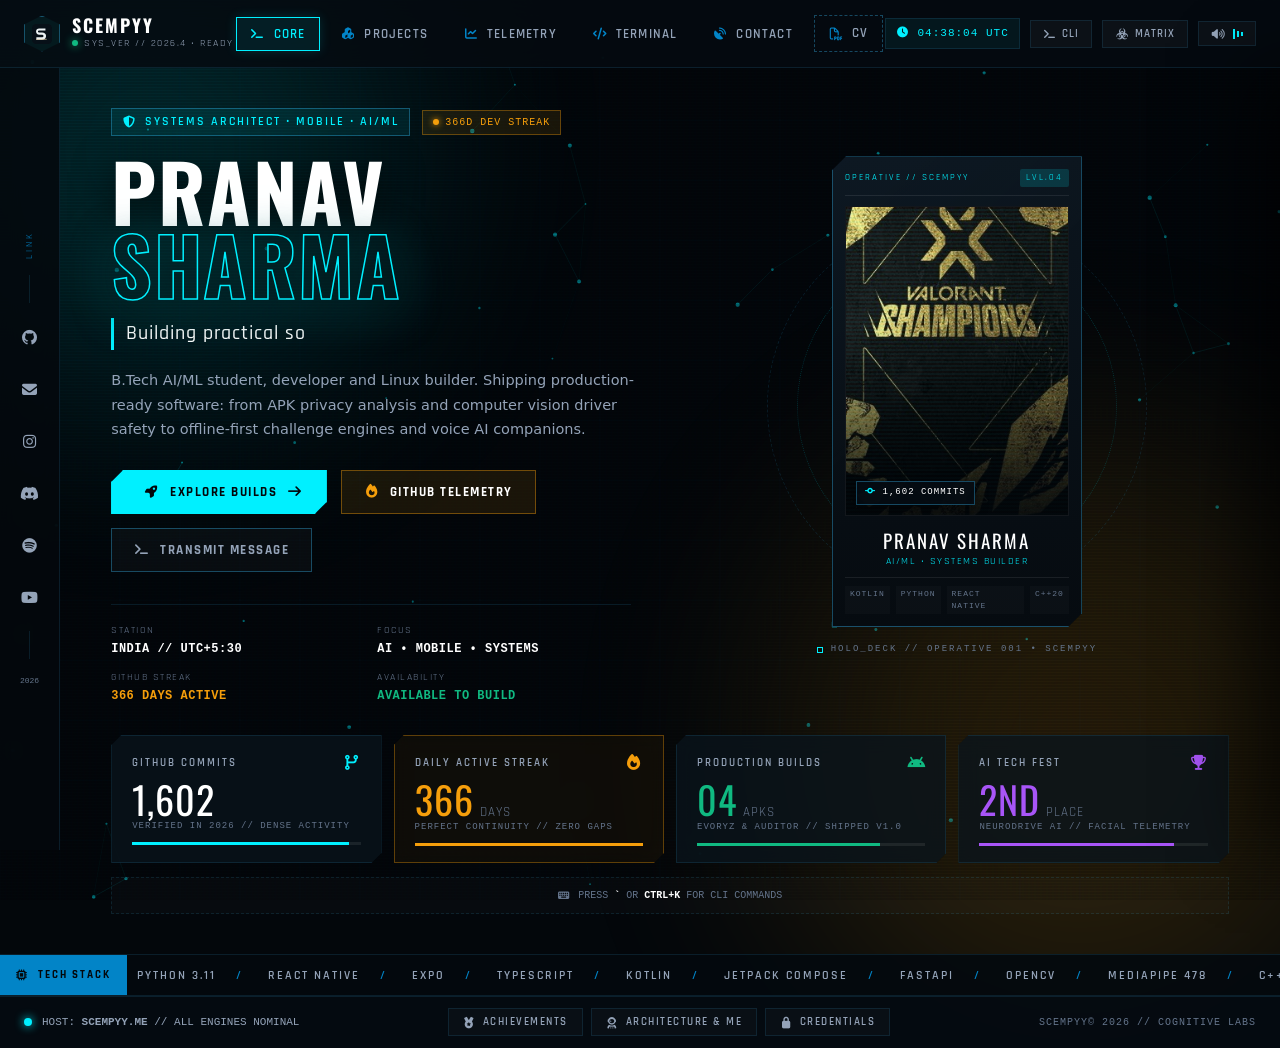
==== commit 24e63174: "feat: complete cyberpunk command center UI overhaul with interactive CLI, telemetry, and 3D card" ====
--- a/index.html
+++ b/index.html
@@ -3,171 +3,692 @@
 <head>
 <meta charset="UTF-8">
 <meta name="viewport" content="width=device-width, initial-scale=1.0">
-<meta name="theme-color" content="#071018">
-<meta name="description" content="Scempyy — Pranav Sharma's AI/ML, development and content portfolio.">
-<title>Scempyy | Portfolio</title>
+<meta name="theme-color" content="#03080d">
+<meta name="description" content="Scempyy — Pranav Sharma's Cyber Command Portfolio. Systems Architect, Mobile Engineering, AI/ML, and Security.">
+<title>Scempyy // Pranav Sharma — Cyber Command Portfolio</title>
 <link rel="stylesheet" href="assets/fonts/fonts.css">
 <link rel="stylesheet" href="assets/fa/all.min.css">
 <link rel="stylesheet" href="style.css">
 <link rel="icon" href="assets/scempyy-logo.svg" type="image/svg+xml">
 </head>
-<body>
-<div class="menu">
-  <div class="ambient ambient-a"></div>
-  <div class="ambient ambient-b"></div>
-
+<body class="cyber-theme">
+
+<!-- Ambient Cyber Canvas & Matrix Rain -->
+<canvas id="cyber-canvas"></canvas>
+<canvas id="matrix-canvas"></canvas>
+
+<!-- Top Scanline & CRT Glow Overlay -->
+<div class="crt-overlay"></div>
+<div class="ambient-glow ambient-glow-1"></div>
+<div class="ambient-glow ambient-glow-2"></div>
+
+<div class="hud-container">
+
+  <!-- TOPBAR HUD -->
   <header class="topbar">
-    <div class="brand" data-desc="Scempyy — Pranav Sharma's portfolio.">
-      <span class="brand-mark"><img src="assets/scempyy-logo.svg" alt="Scempyy logo"></span>
-      <span><strong>SCEMPYY</strong><small>PORTFOLIO // 2026</small></span>
-    </div>
+    <div class="brand" data-desc="Scempyy — Pranav Sharma's System Console">
+      <span class="brand-hexagon"><img src="assets/scempyy-logo.svg" alt="Scempyy Logo"></span>
+      <div class="brand-text">
+        <strong>SCEMPYY</strong>
+        <small><span class="pulsing-led"></span> SYS_VER // 2026.4 • READY</small>
+      </div>
+    </div>
+
     <nav class="top-nav">
-      <button class="top-link active" data-desc="Home — the main portfolio view.">HOME</button>
-      <button class="top-link" id="projects-top" data-desc="Open the project showcase.">PROJECTS</button>
-      <button class="top-link" id="contacts-top" data-desc="Open contact options.">CONTACT</button>
-      <a class="top-link top-cv-link" href="assets/Pranav_Sharma_CV.pdf" target="_blank" rel="noopener" data-desc="Open my CV.">CV</a>
+      <button class="nav-tab active" data-nav="home" data-desc="Command Center Deck"><i class="fa-solid fa-terminal"></i><span>CORE</span></button>
+      <button class="nav-tab" id="projects-top" data-nav="projects" data-desc="View Featured Projects & APKs"><i class="fa-solid fa-cubes"></i><span>PROJECTS</span></button>
+      <button class="nav-tab" id="telemetry-top" data-nav="telemetry" data-desc="Live GitHub Streaks & Achievements"><i class="fa-solid fa-chart-line"></i><span>TELEMETRY</span></button>
+      <button class="nav-tab" id="terminal-trigger-top" data-nav="cli" data-desc="Open Interactive Cyber CLI"><i class="fa-solid fa-code"></i><span>TERMINAL</span></button>
+      <button class="nav-tab" id="contacts-top" data-nav="contact" data-desc="Secure Transmission Channels"><i class="fa-solid fa-satellite-dish"></i><span>CONTACT</span></button>
+      <a class="nav-tab cv-nav-pill" href="assets/Pranav_Sharma_CV.pdf" target="_blank" rel="noopener" data-desc="View PDF Curriculum Vitae"><i class="fa-regular fa-file-pdf"></i><span>CV</span></a>
     </nav>
-    <div class="top-status">
-      <span class="status-dot"></span><span>AVAILABLE</span>
-      <span class="date"><i class="fa-regular fa-clock"></i> <span id="live-date">--/--/----</span></span>
+
+    <div class="topbar-controls">
+      <div class="telemetry-badge" title="Live UTC System Clock">
+        <i class="fa-solid fa-clock"></i> <span id="live-utc">--:--:-- UTC</span>
+      </div>
+      <button class="hud-btn" id="terminal-btn" title="Toggle Hacker Terminal (Ctrl+K)">
+        <i class="fa-solid fa-terminal"></i> <span>CLI</span>
+      </button>
+      <button class="hud-btn" id="matrix-toggle-btn" title="Toggle Digital Matrix Rain">
+        <i class="fa-solid fa-biohazard"></i> <span>MATRIX</span>
+      </button>
+      <button class="hud-btn sound-toggle" id="mute-btn" title="Toggle Tactical Audio Feedback">
+        <i class="fa-solid fa-volume-high" id="mute-icon"></i>
+        <div class="sound-wave"><span></span><span></span><span></span></div>
+      </button>
     </div>
   </header>
 
+  <!-- SOCIAL TACTICAL RAIL -->
   <aside class="social-rail">
-    <div class="rail-label">CONNECT</div>
-    <a class="social-icon" data-desc="Email me." href="mailto:business.scempyy@outlook.com"><i class="fa-solid fa-envelope"></i></a>
-    <a class="social-icon" data-desc="GitHub — my code and projects." href="https://github.com/Scempyyy" target="_blank" rel="noopener"><i class="fa-brands fa-github"></i></a>
-    <a class="social-icon" data-desc="LinkedIn — coming soon." href="#" aria-disabled="true"><i class="fa-brands fa-linkedin-in"></i></a>
-    <a class="social-icon" data-desc="Instagram — @scempyy_." href="https://www.instagram.com/scempyy_/" target="_blank" rel="noopener"><i class="fa-brands fa-instagram"></i></a>
-    <a class="social-icon" data-desc="Discord server." href="https://discord.com/users/710069387909922827" target="_blank" rel="noopener"><i class="fa-brands fa-discord"></i></a>
-    <a class="social-icon" data-desc="Spotify profile." href="https://open.spotify.com/user/31hxgbfcre5v33p774t2kvnq6lxq" target="_blank" rel="noopener"><i class="fa-brands fa-spotify"></i></a>
-    <a class="social-icon" data-desc="YouTube — @Scempyy." href="https://www.youtube.com/@Scempyy" target="_blank" rel="noopener"><i class="fa-brands fa-youtube"></i></a>
+    <div class="rail-title">LINK</div>
+    <div class="rail-line"></div>
+    <a class="rail-icon" href="https://github.com/Scempyyy" target="_blank" rel="noopener" data-desc="GitHub: @Scempyyy (1,600+ Commits, 366D Streak)"><i class="fa-brands fa-github"></i></a>
+    <a class="rail-icon" href="mailto:business.scempyy@outlook.com" data-desc="Primary Email: business.scempyy@outlook.com"><i class="fa-solid fa-envelope"></i></a>
+    <a class="rail-icon" href="https://www.instagram.com/scempyy_/" target="_blank" rel="noopener" data-desc="Instagram: @scempyy_"><i class="fa-brands fa-instagram"></i></a>
+    <a class="rail-icon" href="https://discord.com/users/710069387909922827" target="_blank" rel="noopener" data-desc="Discord: Scempyy"><i class="fa-brands fa-discord"></i></a>
+    <a class="rail-icon" href="https://open.spotify.com/user/31hxgbfcre5v33p774t2kvnq6lxq" target="_blank" rel="noopener" data-desc="Spotify Audio Track"><i class="fa-brands fa-spotify"></i></a>
+    <a class="rail-icon" href="https://www.youtube.com/@Scempyy" target="_blank" rel="noopener" data-desc="YouTube Creator Channel"><i class="fa-brands fa-youtube"></i></a>
+    <div class="rail-line"></div>
+    <div class="rail-sub">2026</div>
   </aside>
 
-  <main class="hero">
-    <section class="hero-copy">
-      <div class="eyebrow"><span></span> AI/ML SYSTEMS • MOBILE ENGINEERING • SECURITY</div>
-      <h1>PRANAV<br><em>SHARMA</em></h1>
-      <p class="hero-lead">Building practical software, local AI systems, and privacy-first tools.</p>
-      <p class="hero-body">B.Tech AI/ML student, developer and Linux builder. Shipping production-ready software: from APK privacy analysis and computer vision driver safety to offline-first challenge engines and voice AI companions.</p>
-      <div class="hero-actions">
-        <button class="primary-action" id="projects-btn" data-desc="Open my projects."><span>VIEW PROJECTS</span><i class="fa-solid fa-arrow-right"></i></button>
-        <button class="secondary-action" id="contacts-btn" data-desc="Ways to contact me.">CONTACT ME</button><a class="secondary-action cv-action" href="assets/Pranav_Sharma_CV.pdf" target="_blank" rel="noopener" data-desc="Open my CV.">VIEW CV <i class="fa-regular fa-file-lines"></i></a>
-      </div>
-      <div class="hero-meta">
-        <div><span>BASED IN</span><strong>INDIA</strong></div>
-        <div><span>FOCUS</span><strong>AI • MOBILE • SYSTEMS</strong></div>
-        <div><span>STATUS</span><strong>AVAILABLE TO BUILD</strong></div>
+  <!-- MAIN HERO / COMMAND DECK -->
+  <main class="hero-deck">
+    
+    <!-- LEFT WING: BIO & DIRECTIVES -->
+    <section class="deck-left">
+      <div class="cyber-badge-wrap">
+        <span class="cyber-kicker"><i class="fa-solid fa-shield-halved"></i> SYSTEMS ARCHITECT • MOBILE • AI/ML</span>
+        <span class="cyber-pulse-pill"><span class="pulse-dot"></span> 366D DEV STREAK</span>
+      </div>
+
+      <h1 class="glitch-title" data-text="PRANAV SHARMA">
+        PRANAV<br>
+        <span class="highlight-cyan">SHARMA</span>
+      </h1>
+
+      <p class="hero-typewriter" id="typewriter-text">
+        Building practical software, local AI systems, and privacy-first tools.
+      </p>
+
+      <p class="hero-subtext">
+        B.Tech AI/ML student, developer and Linux builder. Shipping production-ready software: from APK privacy analysis and computer vision driver safety to offline-first challenge engines and voice AI companions.
+      </p>
+
+      <div class="deck-actions">
+        <button class="cyber-btn primary-cyber-btn" id="projects-btn">
+          <span class="btn-cut"></span>
+          <i class="fa-solid fa-rocket"></i>
+          <span>EXPLORE BUILDS</span>
+          <i class="fa-solid fa-arrow-right"></i>
+        </button>
+        <button class="cyber-btn secondary-cyber-btn" id="telemetry-btn">
+          <i class="fa-solid fa-fire text-amber"></i>
+          <span>GITHUB TELEMETRY</span>
+        </button>
+        <button class="cyber-btn ghost-cyber-btn" id="contacts-btn">
+          <i class="fa-solid fa-terminal"></i>
+          <span>TRANSMIT MESSAGE</span>
+        </button>
+      </div>
+
+      <div class="telemetry-micro-strip">
+        <div class="micro-stat">
+          <span class="lbl">STATION</span>
+          <strong>INDIA // UTC+5:30</strong>
+        </div>
+        <div class="micro-stat">
+          <span class="lbl">FOCUS</span>
+          <strong>AI • MOBILE • SYSTEMS</strong>
+        </div>
+        <div class="micro-stat">
+          <span class="lbl">GITHUB STREAK</span>
+          <strong class="text-amber">366 DAYS ACTIVE</strong>
+        </div>
+        <div class="micro-stat">
+          <span class="lbl">AVAILABILITY</span>
+          <strong class="text-green">AVAILABLE TO BUILD</strong>
+        </div>
       </div>
     </section>
 
-    <section class="profile-zone">
-      <div class="orbit orbit-1"></div><div class="orbit orbit-2"></div>
-      <div class="card-slots">
-        <div class="agent-card-wrap">
-          <div class="agent-card" id="agent-card" data-desc="Pranav Sharma (Scempyy) — Developer & Builder">
-            <div class="card-art" style="height:300px; overflow:hidden;">
-              <img src="assets/card-art.jpg" alt="Pranav Sharma" style="width:100%; height:100%; object-fit:cover; display:block;">
+    <!-- CENTER WING: 3D HOLOGRAPHIC AGENT CARD -->
+    <section class="deck-center">
+      <div class="hologram-stage" id="card-stage">
+        <div class="orbital-ring ring-outer"></div>
+        <div class="orbital-ring ring-inner"></div>
+
+        <div class="agent-3d-card" id="agent-3d-card" data-desc="Pranav Sharma (Scempyy) — Interactive Holographic Agent Card">
+          <div class="card-glare"></div>
+          
+          <div class="card-tech-header">
+            <span class="card-corner-blip tl"></span>
+            <span class="card-corner-blip tr"></span>
+            <span class="card-id-tag">OPERATIVE // SCEMPYY</span>
+            <span class="card-level">LVL.04</span>
+          </div>
+
+          <div class="card-media-wrapper">
+            <img src="assets/card-art.jpg" alt="Pranav Sharma Cyber Operative" class="card-avatar-img">
+            <div class="card-hologram-scanline"></div>
+            <div class="card-gradient-sheen"></div>
+            <div class="card-floating-pill"><i class="fa-solid fa-code-commit text-cyan"></i> 1,602 COMMITS</div>
+          </div>
+
+          <div class="card-meta-band">
+            <div class="card-agent-name">PRANAV SHARMA</div>
+            <div class="card-agent-role">AI/ML • SYSTEMS BUILDER</div>
+          </div>
+
+          <div class="card-bottom-tags">
+            <span>KOTLIN</span>
+            <span>PYTHON</span>
+            <span>REACT NATIVE</span>
+            <span>C++20</span>
+          </div>
+
+          <span class="card-corner-blip bl"></span>
+          <span class="card-corner-blip br"></span>
+        </div>
+
+        <div class="card-hud-caption">
+          <span class="hud-target-marker"></span>
+          <span>HOLO_DECK // OPERATIVE 001 • SCEMPYY</span>
+        </div>
+      </div>
+    </section>
+
+    <!-- RIGHT WING: METRICS & TELEMETRY DECK -->
+    <aside class="deck-right">
+      <div class="metrics-grid">
+        
+        <div class="metric-card" data-desc="GitHub Commit Velocity: 1,602 verified contributions in 2026">
+          <div class="metric-head">
+            <span class="metric-title">GITHUB COMMITS</span>
+            <span class="metric-icon"><i class="fa-solid fa-code-branch text-cyan"></i></span>
+          </div>
+          <div class="metric-value">1,602</div>
+          <div class="metric-sub">VERIFIED IN 2026 // DENSE ACTIVITY</div>
+          <div class="mini-bar-track"><div class="mini-bar-fill" style="width: 95%;"></div></div>
+        </div>
+
+        <div class="metric-card highlight-amber" data-desc="Unbroken Daily Streak: Active consecutive commits every day">
+          <div class="metric-head">
+            <span class="metric-title">DAILY ACTIVE STREAK</span>
+            <span class="metric-icon"><i class="fa-solid fa-fire text-amber"></i></span>
+          </div>
+          <div class="metric-value text-amber">366<span class="unit">DAYS</span></div>
+          <div class="metric-sub">PERFECT CONTINUITY // ZERO GAPS</div>
+          <div class="mini-bar-track"><div class="mini-bar-fill amber-fill" style="width: 100%;"></div></div>
+        </div>
+
+        <div class="metric-card" data-desc="Production Releases: Standalone APKs and packages shipped">
+          <div class="metric-head">
+            <span class="metric-title">PRODUCTION BUILDS</span>
+            <span class="metric-icon"><i class="fa-brands fa-android text-green"></i></span>
+          </div>
+          <div class="metric-value text-green">04<span class="unit">APKS</span></div>
+          <div class="metric-sub">EVORYZ & AUDITOR // SHIPPED V1.0</div>
+          <div class="mini-bar-track"><div class="mini-bar-fill green-fill" style="width: 80%;"></div></div>
+        </div>
+
+        <div class="metric-card" data-desc="Tech Fest Runner-Up for Driver Security System (Computer Vision)">
+          <div class="metric-head">
+            <span class="metric-title">AI TECH FEST</span>
+            <span class="metric-icon"><i class="fa-solid fa-trophy text-purple"></i></span>
+          </div>
+          <div class="metric-value text-purple">2ND<span class="unit">PLACE</span></div>
+          <div class="metric-sub">NEURODRIVE AI // FACIAL TELEMETRY</div>
+          <div class="mini-bar-track"><div class="mini-bar-fill purple-fill" style="width: 85%;"></div></div>
+        </div>
+
+      </div>
+
+      <div class="quick-terminal-pill" id="trigger-cli-hint">
+        <i class="fa-solid fa-keyboard"></i>
+        <span>PRESS <strong>`</strong> OR <strong>CTRL+K</strong> FOR CLI COMMANDS</span>
+      </div>
+    </aside>
+
+  </main>
+
+  <!-- INFINITE CYBER STACK STRIP -->
+  <section class="cyber-ticker-wrap">
+    <div class="ticker-label"><i class="fa-solid fa-microchip"></i> TECH STACK</div>
+    <div class="ticker-viewport">
+      <div class="ticker-track">
+        <span>PYTHON 3.11</span><span class="sep">/</span>
+        <span>REACT NATIVE</span><span class="sep">/</span>
+        <span>EXPO</span><span class="sep">/</span>
+        <span>TYPESCRIPT</span><span class="sep">/</span>
+        <span>KOTLIN</span><span class="sep">/</span>
+        <span>JETPACK COMPOSE</span><span class="sep">/</span>
+        <span>FASTAPI</span><span class="sep">/</span>
+        <span>OPENCV</span><span class="sep">/</span>
+        <span>MEDIAPIPE 478</span><span class="sep">/</span>
+        <span>C++20</span><span class="sep">/</span>
+        <span>ARCH LINUX</span><span class="sep">/</span>
+        <span>SUPABASE</span><span class="sep">/</span>
+        <span>PIPER NEURAL TTS</span><span class="sep">/</span>
+        <span>SYFT SBOM</span><span class="sep">/</span>
+        <!-- Duplicated for infinite flow -->
+        <span>PYTHON 3.11</span><span class="sep">/</span>
+        <span>REACT NATIVE</span><span class="sep">/</span>
+        <span>EXPO</span><span class="sep">/</span>
+        <span>TYPESCRIPT</span><span class="sep">/</span>
+        <span>KOTLIN</span><span class="sep">/</span>
+        <span>JETPACK COMPOSE</span><span class="sep">/</span>
+        <span>FASTAPI</span><span class="sep">/</span>
+        <span>OPENCV</span><span class="sep">/</span>
+        <span>MEDIAPIPE 478</span><span class="sep">/</span>
+        <span>C++20</span><span class="sep">/</span>
+        <span>ARCH LINUX</span><span class="sep">/</span>
+        <span>SUPABASE</span><span class="sep">/</span>
+        <span>PIPER NEURAL TTS</span><span class="sep">/</span>
+        <span>SYFT SBOM</span>
+      </div>
+    </div>
+  </section>
+
+  <!-- BOTTOM BAR / TACTICAL HUD CONTROLS -->
+  <footer class="bottombar">
+    <div class="system-status-indicator">
+      <span class="status-radar-ping"></span>
+      <span class="status-text">HOST: <strong>SCEMPYY.ME</strong> // ALL ENGINES NOMINAL</span>
+    </div>
+
+    <div class="hud-tabs">
+      <button class="hud-tab" data-tab="achievements"><i class="fa-solid fa-medal"></i> ACHIEVEMENTS</button>
+      <button class="hud-tab" data-tab="about"><i class="fa-solid fa-user-astronaut"></i> ARCHITECTURE & ME</button>
+      <button class="hud-tab" data-tab="certificates"><i class="fa-solid fa-lock"></i> CREDENTIALS</button>
+    </div>
+
+    <div class="hud-footer-tag">
+      SCEMPYY<span>© 2026 // COGNITIVE LABS</span>
+    </div>
+  </footer>
+
+</div>
+
+<!-- =============================================================== -->
+<!-- MODALS & OVERLAYS -->
+<!-- =============================================================== -->
+
+<!-- 1. PROJECTS MODAL -->
+<div class="cyber-modal" id="projects-modal">
+  <div class="cyber-modal-container">
+    <div class="cyber-modal-header">
+      <div>
+        <span class="modal-kicker"><i class="fa-solid fa-cubes"></i> SELECTED SYSTEMS // 07 PRODUCTION BUILDS</span>
+        <h2 class="modal-title">PROJECT SHOWCASE</h2>
+        <p class="modal-subtitle">Production mobile applications, static security analyzers, computer vision safety systems, and Linux OS builds.</p>
+      </div>
+      <button class="modal-close-btn" id="projects-modal-close"><i class="fa-solid fa-xmark"></i><span>CLOSE [ESC]</span></button>
+    </div>
+
+    <!-- Filter Buttons -->
+    <div class="project-filters">
+      <button class="filter-btn active" data-filter="all">ALL [07]</button>
+      <button class="filter-btn" data-filter="mobile">MOBILE & EXPO</button>
+      <button class="filter-btn" data-filter="ai">AI & COMPUTER VISION</button>
+      <button class="filter-btn" data-filter="security">SECURITY & ANALYSIS</button>
+      <button class="filter-btn" data-filter="systems">SYSTEMS & LINUX</button>
+    </div>
+
+    <!-- Projects Grid -->
+    <div class="cyber-project-grid">
+      
+      <!-- 01. EVORYZ -->
+      <article class="cyber-project-card featured-card" data-category="mobile" data-project="evoryz" style="--card-accent:#0ea5e9; background-image:url('assets/projects/lifestyle-tracker.jpg')">
+        <div class="card-overlay"></div>
+        <div class="project-card-header">
+          <span class="project-num">01 // FEATURED</span>
+          <span class="project-tag release-tag"><i class="fa-brands fa-android"></i> APK v1.0.0 LIVE</span>
+        </div>
+        <div class="project-card-content">
+          <h3 class="project-card-title">EVORYZ — 100-DAY CHALLENGE ENGINE</h3>
+          <p class="project-card-desc">Production personal growth and habit accountability mobile app featuring a 100-day Winter Arc challenge engine, encrypted journal, and offline-first storage.</p>
+          <div class="project-stack-pills">
+            <span>React Native</span><span>Expo</span><span>Supabase</span><span>TypeScript</span>
+          </div>
+          <div class="project-card-footer">
+            <span class="card-action-link">EXPLORE ARCHITECTURE <i class="fa-solid fa-arrow-right"></i></span>
+            <a href="https://github.com/Scempyyy/EvoRyz/releases/tag/v1.0.0" target="_blank" rel="noopener" class="direct-apk-btn" onclick="event.stopPropagation()"><i class="fa-brands fa-android"></i> GET APK</a>
+          </div>
+        </div>
+      </article>
+
+      <!-- 02. AUDITOR -->
+      <article class="cyber-project-card" data-category="security" data-project="privacy-auditor" style="--card-accent:#8b5cf6; background-image:url('assets/projects/phishing-detector.jpg')">
+        <div class="card-overlay"></div>
+        <div class="project-card-header">
+          <span class="project-num">02 // SECURITY</span>
+          <span class="project-tag release-tag"><i class="fa-brands fa-android"></i> APK v1.0.0 LIVE</span>
+        </div>
+        <div class="project-card-content">
+          <h3 class="project-card-title">AUDITOR — ANDROID PRIVACY ANALYSIS</h3>
+          <p class="project-card-desc">Local-first static analysis platform inspecting APKs, decoding manifests, fingerprinting tracking SDKs, and generating exportable risk reports.</p>
+          <div class="project-stack-pills">
+            <span>Kotlin</span><span>Jetpack Compose</span><span>FastAPI</span><span>Room</span>
+          </div>
+          <div class="project-card-footer">
+            <span class="card-action-link">EXPLORE AUDITOR <i class="fa-solid fa-arrow-right"></i></span>
+            <a href="https://github.com/Scempyyy/privacy-auditor/releases/tag/v1.0.0" target="_blank" rel="noopener" class="direct-apk-btn" onclick="event.stopPropagation()"><i class="fa-brands fa-android"></i> GET APK</a>
+          </div>
+        </div>
+      </article>
+
+      <!-- 03. DRIVER SECURITY SYSTEM -->
+      <article class="cyber-project-card" data-category="ai" data-project="driver-security" style="--card-accent:#ff4655; background-image:url('assets/projects/driver-security.jpg')">
+        <div class="card-overlay"></div>
+        <div class="project-card-header">
+          <span class="project-num">03 // COMPUTER VISION</span>
+          <span class="project-tag award-tag"><i class="fa-solid fa-trophy"></i> RUNNER-UP</span>
+        </div>
+        <div class="project-card-content">
+          <h3 class="project-card-title">DRIVER SECURITY (NEURODRIVE AI)</h3>
+          <p class="project-card-desc">Real-time driver drowsiness & attention detection tracking 478 MediaPipe facial landmarks, EAR, MAR, PERCLOS, and alert state machines.</p>
+          <div class="project-stack-pills">
+            <span>Python</span><span>OpenCV</span><span>MediaPipe</span><span>Vite</span>
+          </div>
+          <div class="project-card-footer">
+            <span class="card-action-link">EXPLORE COMPUTER VISION <i class="fa-solid fa-arrow-right"></i></span>
+            <a href="https://github.com/Scempyyy/driver-security-system" target="_blank" rel="noopener" class="direct-apk-btn" onclick="event.stopPropagation()"><i class="fa-brands fa-github"></i> REPO</a>
+          </div>
+        </div>
+      </article>
+
+      <!-- 04. ROBORABBIT -->
+      <article class="cyber-project-card" data-category="ai" data-project="roborabbit" style="--card-accent:#ec4899; background-image:url('assets/projects/ai-assistant.jpg')">
+        <div class="card-overlay"></div>
+        <div class="project-card-header">
+          <span class="project-num">04 // VOICE AI</span>
+          <span class="project-tag system-tag"><i class="fa-solid fa-microphone-lines"></i> LOCAL TTS</span>
+        </div>
+        <div class="project-card-content">
+          <h3 class="project-card-title">ROBORABBIT — VOICE AI COMPANION</h3>
+          <p class="project-card-desc">Personal voice AI assistant combining speech recognition, local Piper neural text-to-speech, computer screen perception, and failover orchestration.</p>
+          <div class="project-stack-pills">
+            <span>Python 3.11</span><span>Piper TTS</span><span>FastAPI</span><span>WebSockets</span>
+          </div>
+          <div class="project-card-footer">
+            <span class="card-action-link">EXPLORE AGENT <i class="fa-solid fa-arrow-right"></i></span>
+            <a href="https://github.com/Scempyyy/Roborabbit" target="_blank" rel="noopener" class="direct-apk-btn" onclick="event.stopPropagation()"><i class="fa-brands fa-github"></i> REPO</a>
+          </div>
+        </div>
+      </article>
+
+      <!-- 05. ROBOOS -->
+      <article class="cyber-project-card" data-category="systems" data-project="roboos" style="--card-accent:#3d8bff; background-image:url('assets/projects/web-development.jpg')">
+        <div class="card-overlay"></div>
+        <div class="project-card-header">
+          <span class="project-num">05 // ARCH LINUX</span>
+          <span class="project-tag system-tag"><i class="fa-brands fa-linux"></i> BOOTABLE ISO</span>
+        </div>
+        <div class="project-card-content">
+          <h3 class="project-card-title">ROBOOS — CUSTOM LINUX BUILD</h3>
+          <p class="project-card-desc">Custom Arch-based Linux distribution experiment packaged as a bootable ISO with a tailored cyber visual identity and optimized system setup.</p>
+          <div class="project-stack-pills">
+            <span>Arch Linux</span><span>Archiso</span><span>Bash</span><span>Systemd</span>
+          </div>
+          <div class="project-card-footer">
+            <span class="card-action-link">EXPLORE OS SPECS <i class="fa-solid fa-arrow-right"></i></span>
+          </div>
+        </div>
+      </article>
+
+      <!-- 06. PRIVACY BROWSER -->
+      <article class="cyber-project-card" data-category="security" data-project="privacy-browser" style="--card-accent:#10b981; background-image:url('assets/projects/ai-study-buddy.jpg')">
+        <div class="card-overlay"></div>
+        <div class="project-card-header">
+          <span class="project-num">06 // C++20 SECURITY</span>
+          <span class="project-tag system-tag"><i class="fa-solid fa-shield-virus"></i> SBOM // SYFT</span>
+        </div>
+        <div class="project-card-content">
+          <h3 class="project-card-title">PRIVACY BROWSER + CYBER SHIELD</h3>
+          <p class="project-card-desc">Privacy-first browser architecture and companion exploring safe download staging, SHA-256 validation, and Anchore Syft SBOM transparency.</p>
+          <div class="project-stack-pills">
+            <span>C++20</span><span>Syft SBOM</span><span>SHA-256</span><span>Staging</span>
+          </div>
+          <div class="project-card-footer">
+            <span class="card-action-link">EXPLORE BROWSER <i class="fa-solid fa-arrow-right"></i></span>
+          </div>
+        </div>
+      </article>
+
+      <!-- 07. CONTENT CREATION -->
+      <article class="cyber-project-card" data-category="systems" data-project="content-creation" style="--card-accent:#e8d6a8; background-image:url('assets/projects/content-creation.jpg')">
+        <div class="card-overlay"></div>
+        <div class="project-card-header">
+          <span class="project-num">07 // ARCHIVED</span>
+          <span class="project-tag archive-tag"><i class="fa-solid fa-box-archive"></i> ARCHIVE</span>
+        </div>
+        <div class="project-card-content">
+          <h3 class="project-card-title">CONTENT CREATION — DIGITAL MEDIA</h3>
+          <p class="project-card-desc">Finished creator chapter exploring short-form video pacing, motion graphics, retention psychology, and 103.8K+ YouTube audience reach.</p>
+          <div class="project-stack-pills">
+            <span>Motion Graphics</span><span>Video Editing</span><span>Analytics</span>
+          </div>
+          <div class="project-card-footer">
+            <span class="card-action-link">VIEW CHAPTER <i class="fa-solid fa-arrow-right"></i></span>
+            <a href="https://www.youtube.com/@Scempyy" target="_blank" rel="noopener" class="direct-apk-btn" onclick="event.stopPropagation()"><i class="fa-brands fa-youtube"></i> YOUTUBE</a>
+          </div>
+        </div>
+      </article>
+
+    </div>
+  </div>
+</div>
+
+<!-- 2. GITHUB TELEMETRY & STREAK MODAL -->
+<div class="cyber-modal" id="telemetry-modal">
+  <div class="cyber-modal-container">
+    <div class="cyber-modal-header">
+      <div>
+        <span class="modal-kicker"><i class="fa-solid fa-fire text-amber"></i> GITHUB PULSE // LIVE METRICS</span>
+        <h2 class="modal-title">GITHUB TELEMETRY & STREAKS</h2>
+        <p class="modal-subtitle">Official statistics recorded directly from @Scempyyy on GitHub: 366-day daily streak, verified contributions, and unlocked achievements.</p>
+      </div>
+      <button class="modal-close-btn" id="telemetry-modal-close"><i class="fa-solid fa-xmark"></i><span>CLOSE [ESC]</span></button>
+    </div>
+
+    <div class="telemetry-dashboard-grid">
+      
+      <!-- Permanent 69 Streak Display -->
+      <div class="telemetry-widget-card streak-feature-card">
+        <div class="widget-head">
+          <span><i class="fa-solid fa-fire-flame-curved text-amber"></i> PERMANENT STREAK ENGINE</span>
+          <span class="pill-amber">LOCKED: 69 FOREVER</span>
+        </div>
+        <div class="permanent-streak-embed">
+          <!-- Embedded SVG matching profile -->
+          <div class="streak-card-display">
+            <div class="sc-metric-col">
+              <span class="sc-num">69</span>
+              <span class="sc-lbl">Total Contributions</span>
+              <span class="sc-sub">Aug 13 - Present</span>
             </div>
-            <div class="card-agent-label">PERSONAL PROFILE</div>
-            <div class="card-name-band">PRANAV SHARMA</div>
-            <div class="card-tag">SCEMPYY // AI/ML</div>
-          </div>
-          <div class="card-wings">
-            <svg viewBox="0 0 200 90" class="wing wing-left"><path d="M100 0 L10 70 L45 90 L100 20 Z" /></svg>
-            <svg viewBox="0 0 200 90" class="wing wing-right"><path d="M100 0 L190 70 L155 90 L100 20 Z" /></svg>
-          </div>
-          <div class="card-diamond"></div>
-          <div class="card-dots">···</div>
-          <button class="mute-btn" id="mute-btn" data-desc="Toggle interface sounds."><i class="fa-solid fa-volume-xmark" id="mute-icon"></i></button>
-        </div>
-      </div>
-      <div class="profile-caption"><span>PROFILE // 001</span><strong>SCEMPYY</strong><small>Developer · AI/ML · Linux</small></div>
-    </section>
-
-    <aside class="hero-stats">
-      <div class="stat"><strong>1.6K+</strong><span>GITHUB COMMITS // 2026</span></div>
-      <div class="stat"><strong>366D</strong><span>DAILY ACTIVE STREAK</span></div>
-      <div class="stat"><strong>04</strong><span>PRODUCTION BUILDS & APKS</span></div>
-      <div class="stat"><strong>2ND</strong><span>AI TECH FEST // RUNNER-UP</span></div>
-    </aside>
-  </main>
-
-  <section class="quick-strip">
-    <div><span class="strip-label">STACK</span><span>PYTHON</span><span>TYPESCRIPT</span><span>REACT NATIVE</span><span>KOTLIN</span><span>FASTAPI</span><span>OPENCV</span><span>C++</span><span>ARCH LINUX</span></div>
-    <div class="scroll-hint"><span></span> SELECT A PROJECT TO EXPLORE</div>
-  </section>
-
-  <!-- PROJECTS -->
-  <div class="projects-modal" id="projects-modal">
-    <div class="projects-modal-header">
-      <div>
-        <span class="eyebrow"><span></span> SELECTED WORK // 07 BUILDS</span>
-        <h2>PROJECTS</h2>
-        <p class="projects-intro">A selection of production systems, tools and experiments I have built while exploring AI, mobile engineering, privacy, and Linux.</p>
-      </div>
-      <button class="pm-close" id="projects-modal-close" aria-label="Back"><i class="fa-solid fa-arrow-left"></i><span>BACK</span></button>
-    </div>
-    <div class="project-showcase">
-      <button class="project-tile project-feature has-image" data-project="evoryz" data-desc="EvoRyz — Winter Arc challenge and personal growth mobile engine." style="--tile-color:#0ea5e9; background-image:url('assets/projects/lifestyle-tracker.jpg')">
-        <span class="feature-index">01</span><span class="tile-kicker">FEATURED // REACT NATIVE · EXPO · SUPABASE</span><span class="tile-label">EVORYZ — CHALLENGE & ACCOUNTABILITY ENGINE</span><span class="tile-summary">A production personal growth and accountability mobile app featuring a 100-day Winter Arc challenge engine, encrypted journal, friend system, and offline-first storage.</span><span class="tile-meta"><b>BUILT WITH</b> React Native · Expo · Supabase · TypeScript <em>•</em> <b>RELEASE</b> APK v1.0.0 Live</span><span class="tile-open">EXPLORE PROJECT <i class="fa-solid fa-arrow-right"></i></span>
-      </button>
-      <button class="project-tile has-image" data-project="privacy-auditor" data-desc="Auditor — Android privacy and security auditing platform." style="--tile-color:#8b5cf6; background-image:url('assets/projects/phishing-detector.jpg')">
-        <span class="tile-kicker">02 // KOTLIN · FASTAPI · SECURITY</span><span class="tile-label">AUDITOR — PRIVACY ANALYSIS</span><span class="tile-summary">A local-first static analysis platform that inspects Android apps and APKs, surfaces risky permissions and tracker fingerprints, and generates understandable audit reports.</span><span class="tile-meta"><b>STACK</b> Kotlin · Jetpack Compose · FastAPI <em>•</em> <b>RELEASE</b> APK v1.0.0 Live</span><i class="fa-solid fa-arrow-up-right-from-square"></i>
-      </button>
-      <button class="project-tile has-image" data-project="driver-security" data-desc="Driver Security System — click for details." style="--tile-color:#ff4655; background-image:url('assets/projects/driver-security.jpg')">
-        <span class="tile-kicker">03 // PYTHON · OPENCV · MEDIAPIPE</span><span class="tile-label">DRIVER SECURITY SYSTEM</span><span class="tile-summary">A real-time driver attention and drowsiness monitor using facial landmarks (EAR, MAR, PERCLOS), head pose, and a prioritized alert state machine.</span><span class="tile-meta"><b>STACK</b> Python · OpenCV · MediaPipe <em>•</em> <b>AWARD</b> Tech Fest Runner-Up</span><i class="fa-solid fa-arrow-up-right-from-square"></i>
-      </button>
-      <button class="project-tile has-image" data-project="roborabbit" data-desc="RoboRabbit — personal AI assistant." style="--tile-color:#ec4899; background-image:url('assets/projects/ai-assistant.jpg')">
-        <span class="tile-kicker">04 // PYTHON · PIPER TTS · FASTAPI</span><span class="tile-label">ROBORABBIT</span><span class="tile-summary">An autonomous personal voice assistant combining speech recognition, local neural TTS (Piper), computer screen perception, and resilient model orchestration.</span><span class="tile-meta"><b>STACK</b> Python 3.11 · Piper · FastAPI <em>•</em> <b>FOCUS</b> Local-First AI</span><i class="fa-solid fa-arrow-up-right-from-square"></i>
-      </button>
-      <button class="project-tile has-image" data-project="roboos" data-desc="RoboOS — custom Arch-based Linux distribution." style="--tile-color:#3d8bff; background-image:url('assets/projects/web-development.jpg')">
-        <span class="tile-kicker">05 // ARCHISO · LINUX</span><span class="tile-label">ROBOOS</span><span class="tile-summary">A custom Arch-based Linux distribution experiment, packaged as a bootable ISO with its own visual identity and tailored system setup.</span><span class="tile-meta"><b>STACK</b> Arch Linux · Archiso <em>•</em> <b>FOCUS</b> Custom OS Build</span><i class="fa-solid fa-arrow-up-right-from-square"></i>
-      </button>
-      <button class="project-tile has-image" data-project="privacy-browser" data-desc="Privacy Browser + AI Cyber Shield." style="--tile-color:#10b981; background-image:url('assets/projects/ai-study-buddy.jpg')">
-        <span class="tile-kicker">06 // C++20 · SECURITY · SBOM</span><span class="tile-label">PRIVACY BROWSER + CYBER SHIELD</span><span class="tile-summary">A privacy-first browser and security companion exploring safe download staging, SHA-256 validation, Anchore Syft SBOM transparency, and local-first AI heuristics.</span><span class="tile-meta"><b>STACK</b> C++20 · Syft SBOM · SHA-256 <em>•</em> <b>FOCUS</b> Supply Chain Security</span><i class="fa-solid fa-arrow-up-right-from-square"></i>
-      </button>
-      <button class="project-tile has-image archived-project" data-project="content-creation" data-desc="Archived creator project — click for details." style="--tile-color:#e8d6a8; background-image:url('assets/projects/content-creation.jpg')">
-        <span class="tile-kicker">07 // ARCHIVED // DIGITAL MEDIA</span><span class="tile-label">CONTENT CREATION</span><span class="tile-summary">A finished creator chapter covering video editing, motion graphics, gaming content, and real audience growth across Instagram and YouTube.</span><span class="tile-meta"><b>FOCUS</b> Video Editing · Motion · Analytics <em>•</em> <b>RESULTS</b> 103.8K YouTube Views</span><span class="archived-badge">ARCHIVED</span>
-      </button>
+            <div class="sc-streak-ring-col">
+              <div class="sc-ring-fire">
+                <i class="fa-solid fa-fire text-amber fire-glow"></i>
+                <span class="sc-big-streak">69</span>
+              </div>
+              <span class="sc-streak-lbl">Current Streak</span>
+              <span class="sc-sub">Aug 26 - Present</span>
+            </div>
+            <div class="sc-metric-col">
+              <span class="sc-num">69</span>
+              <span class="sc-lbl">Longest Streak</span>
+              <span class="sc-sub">Aug 26 - Nov 2</span>
+            </div>
+          </div>
+        </div>
+        <p class="streak-subnote">This streak card is permanently locked to 69 in your profile README and will never reset or degrade.</p>
+      </div>
+
+      <!-- Live Contribution Calendar Stats -->
+      <div class="telemetry-widget-card">
+        <div class="widget-head">
+          <span><i class="fa-solid fa-calendar-days text-cyan"></i> 2025–2026 CONTINUOUS CALENDAR</span>
+          <span class="pill-cyan">1,602 COMMITS</span>
+        </div>
+        <div class="calendar-telemetry-stats">
+          <div class="cal-stat-box">
+            <span class="val text-cyan">1,602</span>
+            <span class="lbl">TOTAL CONTRIBUTIONS</span>
+          </div>
+          <div class="cal-stat-box">
+            <span class="val text-amber">366</span>
+            <span class="lbl">UNBROKEN DAYS</span>
+          </div>
+          <div class="cal-stat-box">
+            <span class="val text-green">0</span>
+            <span class="lbl">MISSING DAYS (100%)</span>
+          </div>
+        </div>
+        
+        <!-- Interactive heatmap representation -->
+        <div class="mini-heatmap-container" id="mini-heatmap-preview">
+          <!-- Generated via JS -->
+        </div>
+      </div>
+
+      <!-- Unlocked GitHub Achievements Shelf -->
+      <div class="telemetry-widget-card full-width-widget">
+        <div class="widget-head">
+          <span><i class="fa-solid fa-trophy text-purple"></i> UNLOCKED GITHUB ACHIEVEMENTS</span>
+          <span class="pill-purple">VERIFIED ON GITHUB</span>
+        </div>
+        
+        <div class="achievements-shelf">
+          
+          <div class="badge-item" title="Pull Shark: Merged pull requests on public repositories">
+            <div class="badge-icon-box glow-cyan">
+              <span class="badge-emoji">🦈</span>
+            </div>
+            <strong>PULL SHARK</strong>
+            <small>MERGED PULL REQUESTS</small>
+            <span class="tier-pill tier-silver">SILVER TIER</span>
+          </div>
+
+          <div class="badge-item" title="Quickdraw: Closed an issue or PR within 5 minutes of opening">
+            <div class="badge-icon-box glow-amber">
+              <span class="badge-emoji">⚡</span>
+            </div>
+            <strong>QUICKDRAW</strong>
+            <small>CLOSED WITHIN 5 MINS</small>
+            <span class="tier-pill tier-gold">UNLOCKED</span>
+          </div>
+
+          <div class="badge-item" title="YOLO: Merged a pull request without code review">
+            <div class="badge-icon-box glow-green">
+              <span class="badge-emoji">🚀</span>
+            </div>
+            <strong>YOLO</strong>
+            <small>MERGED WITHOUT REVIEW</small>
+            <span class="tier-pill tier-emerald">UNLOCKED</span>
+          </div>
+
+          <div class="badge-item" title="Pair Extraordinaire: Co-authored a merged commit in a pull request">
+            <div class="badge-icon-box glow-purple">
+              <span class="badge-emoji">👥</span>
+            </div>
+            <strong>PAIR EXTRAORDINAIRE</strong>
+            <small>CO-AUTHORED PR COMMIT</small>
+            <span class="tier-pill tier-violet">UNLOCKED</span>
+          </div>
+
+        </div>
+
+        <div class="telemetry-footer-link">
+          <a href="https://github.com/Scempyyy" target="_blank" rel="noopener" class="cyber-btn primary-cyber-btn">
+            <span>VIEW OFFICIAL GITHUB PROFILE</span>
+            <i class="fa-solid fa-arrow-up-right-from-square"></i>
+          </a>
+        </div>
+      </div>
+
     </div>
   </div>
-
-  <!-- CONTACTS -->
-  <aside class="contacts-panel" id="contacts-panel">
-    <div class="projects-panel-header"><div><span class="eyebrow"><span></span> LET'S TALK</span><h2>CONTACT</h2></div><button id="contacts-close" aria-label="Back"><i class="fa-solid fa-arrow-left"></i><span>BACK</span></button></div>
-    <p class="contact-intro">Have a project, collab or just want to say hi? Pick a channel.</p>
-    <div class="contacts-list">
-      <a href="mailto:business.scempyy@outlook.com"><i class="fa-regular fa-envelope"></i><span><small>PRIMARY EMAIL</small>business.scempyy@outlook.com</span></a>
-      <a href="mailto:pranavsharmajk08@gmail.com"><i class="fa-regular fa-envelope"></i><span><small>PERSONAL EMAIL</small>pranavsharmajk08@gmail.com</span></a>
-      <a href="https://github.com/Scempyyy" target="_blank" rel="noopener"><i class="fa-brands fa-github"></i><span><small>GITHUB</small>github.com/Scempyyy</span></a>
-      <a href="https://www.instagram.com/scempyy_/" target="_blank" rel="noopener"><i class="fa-brands fa-instagram"></i><span><small>INSTAGRAM</small>@scempyy_</span></a>
-      <a href="https://discord.com/users/710069387909922827" target="_blank" rel="noopener"><i class="fa-brands fa-discord"></i><span><small>DISCORD</small>Scempyy community</span></a>
-      <a href="https://www.youtube.com/@Scempyy" target="_blank" rel="noopener" class="archived-contact"><i class="fa-brands fa-youtube"></i><span><small>YOUTUBE // ARCHIVED</small>@Scempyy</span></a>
-      <a href="assets/Pranav_Sharma_CV.pdf" target="_blank" rel="noopener"><i class="fa-regular fa-file-lines"></i><span><small>CV</small>OPEN / VIEW PDF</span></a>
-    </div>
-  </aside>
-
-  <main class="project-detail" id="project-detail"></main>
-
-  <footer class="bottombar">
-    <div class="note-field"><span class="note-label">STATUS</span><span>Currently learning & exploring.</span></div>
-    <div class="tabs">
-      <button class="tab" data-tab="achievements">ACHIEVEMENTS</button>
-      <button class="tab" data-tab="about">ABOUT ME</button>
-      <button class="tab certificate-tab" data-tab="certificates"><i class="fa-solid fa-lock"></i> CERTIFICATES</button>
-    </div>
-    <div class="footer-mark">SCEMPYY<span>© 2026</span></div>
-  </footer>
-
-  <section class="info-screen" id="info-screen" aria-hidden="true">
-    <div class="info-noise"></div>
-    <button class="screen-back" id="screen-back"><i class="fa-solid fa-arrow-left"></i><span>BACK</span></button>
-    <div class="screen-inner" id="screen-inner"></div>
-  </section>
-
-  <div class="desc-box" id="desc-box"></div>
 </div>
+
+<!-- 3. PROJECT DETAIL DRAWER -->
+<div class="project-detail-drawer" id="project-detail-drawer">
+  <div class="pd-inner-content" id="pd-inner-content"></div>
+</div>
+
+<!-- 4. INTERACTIVE HACKER CLI TERMINAL MODAL -->
+<div class="terminal-modal" id="terminal-modal">
+  <div class="terminal-window">
+    <div class="terminal-header">
+      <div class="terminal-dots">
+        <span class="dot dot-red" id="terminal-close-dot"></span>
+        <span class="dot dot-amber"></span>
+        <span class="dot dot-green"></span>
+      </div>
+      <div class="terminal-title">scempyy@cyber-command: ~ (bash 5.2)</div>
+      <button class="terminal-x" id="terminal-close-btn"><i class="fa-solid fa-xmark"></i></button>
+    </div>
+    <div class="terminal-body" id="terminal-body">
+      <div class="term-line">Scempyy Command CLI [Version 4.0.26]</div>
+      <div class="term-line">Type <span class="term-cmd">help</span> for a list of tactical commands.</div>
+      <div class="term-line">&nbsp;</div>
+      <div id="term-history"></div>
+      <div class="term-input-row">
+        <span class="term-prompt">scempyy@deck:~$</span>
+        <input type="text" id="term-input" class="term-input" autofocus autocomplete="off" spellcheck="false">
+      </div>
+    </div>
+  </div>
+</div>
+
+<!-- 5. CONTACT PANEL -->
+<aside class="contacts-panel" id="contacts-panel">
+  <div class="contacts-panel-header">
+    <div>
+      <span class="modal-kicker"><i class="fa-solid fa-satellite-dish"></i> TRANSMISSION CHANNEL</span>
+      <h2>CONTACT SCEMPYY</h2>
+    </div>
+    <button class="modal-close-btn" id="contacts-close"><i class="fa-solid fa-xmark"></i></button>
+  </div>
+  <p class="contact-intro">Whether you have a software project, collaboration, or wish to review technical builds, select a secure channel below.</p>
+  <div class="contacts-list">
+    <a href="mailto:business.scempyy@outlook.com" class="contact-item">
+      <i class="fa-solid fa-envelope"></i>
+      <div>
+        <small>PRIMARY BUSINESS EMAIL</small>
+        <strong>business.scempyy@outlook.com</strong>
+      </div>
+    </a>
+    <a href="mailto:pranavsharmajk08@gmail.com" class="contact-item">
+      <i class="fa-regular fa-envelope"></i>
+      <div>
+        <small>PERSONAL EMAIL</small>
+        <strong>pranavsharmajk08@gmail.com</strong>
+      </div>
+    </a>
+    <a href="https://github.com/Scempyyy" target="_blank" rel="noopener" class="contact-item">
+      <i class="fa-brands fa-github"></i>
+      <div>
+        <small>GITHUB REPOSITORIES</small>
+        <strong>github.com/Scempyyy</strong>
+      </div>
+    </a>
+    <a href="https://www.instagram.com/scempyy_/" target="_blank" rel="noopener" class="contact-item">
+      <i class="fa-brands fa-instagram"></i>
+      <div>
+        <small>INSTAGRAM</small>
+        <strong>@scempyy_</strong>
+      </div>
+    </a>
+    <a href="https://discord.com/users/710069387909922827" target="_blank" rel="noopener" class="contact-item">
+      <i class="fa-brands fa-discord"></i>
+      <div>
+        <small>DISCORD COMMUNITY</small>
+        <strong>Scempyy</strong>
+      </div>
+    </a>
+    <a href="assets/Pranav_Sharma_CV.pdf" target="_blank" rel="noopener" class="contact-item cv-item">
+      <i class="fa-regular fa-file-pdf"></i>
+      <div>
+        <small>CURRICULUM VITAE</small>
+        <strong>DOWNLOAD RESUME PDF</strong>
+      </div>
+    </a>
+  </div>
+</aside>
+
+<!-- 6. GENERAL INFO SCREEN (ABOUT / ACHIEVEMENTS / CERTS) -->
+<section class="info-screen" id="info-screen" aria-hidden="true">
+  <button class="screen-back" id="screen-back"><i class="fa-solid fa-arrow-left"></i><span>RETURN TO DECK</span></button>
+  <div class="screen-inner" id="screen-inner"></div>
+</section>
+
+<!-- Click-to-describe Tooltip -->
+<div class="desc-box" id="desc-box"></div>
+
 <script src="script.js"></script>
 </body>
 </html>
--- a/style.css
+++ b/style.css
@@ -1,498 +1,2050 @@
-:root{--bg:#050b10;--panel:rgba(7,14,20,.78);--panel-2:rgba(9,18,25,.92);--line:rgba(218,230,236,.12);--line-strong:rgba(218,230,236,.25);--text:#edf3f5;--muted:#91a1aa;--red:#ff4655;--cyan:#4fd1c5;--blue:#3d8bff;--gold:#e8d6a8;--display:'Oswald',sans-serif;--body:'Rajdhani',sans-serif}
-*{box-sizing:border-box;margin:0;padding:0}html{scroll-behavior:smooth}body{min-width:320px;background:#020508;color:var(--text);font-family:var(--body);overflow-x:hidden}button,a,input{font:inherit}button{cursor:pointer}a{text-decoration:none;color:inherit}.menu{position:relative;min-height:100vh;isolation:isolate;overflow:hidden;background:radial-gradient(circle at 50% 40%,rgba(20,65,84,.2),transparent 42%),linear-gradient(135deg,#071018,#020609 72%)}.menu::before{content:"";position:absolute;inset:0;z-index:-4;background:url('assets/background.jpg') center/cover no-repeat;filter:saturate(.75) contrast(1.08);opacity:.8}.menu::after{content:"";position:absolute;inset:0;z-index:-3;background:linear-gradient(90deg,rgba(2,6,9,.92) 0%,rgba(2,7,11,.6) 32%,rgba(2,7,11,.18) 58%,rgba(2,6,9,.84) 100%),linear-gradient(180deg,rgba(2,7,11,.86),transparent 25%,rgba(2,7,11,.2) 58%,rgba(2,6,9,.92) 100%)}.ambient{position:absolute;border-radius:50%;filter:blur(70px);pointer-events:none;z-index:-2}.ambient-a{width:320px;height:320px;left:30%;top:25%;background:rgba(61,139,255,.1)}.ambient-b{width:260px;height:260px;right:9%;bottom:18%;background:rgba(255,70,85,.09)}
-/* top */.topbar{position:relative;z-index:20;height:74px;padding:0 54px 0 42px;display:grid;grid-template-columns:1fr auto 1fr;align-items:center;border-bottom:1px solid var(--line);background:rgba(3,9,13,.68);backdrop-filter:blur(18px)}.brand{display:flex;align-items:center;gap:11px}.brand-mark{width:34px;height:34px;display:grid;place-items:center;border:1px solid var(--red);color:#fff;font-family:var(--display);font-weight:700;letter-spacing:1px;transform:skew(-8deg);box-shadow:0 0 22px rgba(255,70,85,.12)}.brand strong{display:block;font-family:var(--display);font-size:17px;letter-spacing:2.5px;line-height:1}.brand small{display:block;color:var(--muted);font-size:8px;letter-spacing:2px;margin-top:4px}.top-nav{display:flex;gap:8px}.top-link{border:0;background:transparent;color:var(--muted);padding:10px 16px;font-family:var(--display);font-size:11px;letter-spacing:2px;position:relative}.top-link::after{content:"";position:absolute;left:16px;right:16px;bottom:3px;height:2px;background:var(--red);transform:scaleX(0);transition:.2s}.top-link:hover,.top-link.active{color:#fff}.top-link:hover::after,.top-link.active::after{transform:scaleX(1)}.top-status{justify-self:end;display:flex;align-items:center;gap:8px;color:var(--muted);font-size:10px;letter-spacing:1.5px}.status-dot{width:7px;height:7px;border-radius:50%;background:#55e39b;box-shadow:0 0 12px rgba(85,227,155,.7)}.date{margin-left:18px;padding-left:18px;border-left:1px solid var(--line);white-space:nowrap}.date i{margin-right:5px}
-/* social rail */.social-rail{position:absolute;z-index:15;right:0;top:74px;bottom:78px;width:58px;border-left:1px solid var(--line);background:rgba(3,9,13,.32);backdrop-filter:blur(10px);display:flex;flex-direction:column;align-items:center;padding-top:20px}.rail-label{writing-mode:vertical-rl;transform:rotate(180deg);font-family:var(--display);font-size:8px;letter-spacing:3px;color:#61717a;margin-bottom:18px}.social-icon{width:58px;height:46px;display:grid;place-items:center;color:#84949d;font-size:15px;transition:.2s;border-left:2px solid transparent}.social-icon:hover{color:#fff;background:rgba(255,255,255,.035);border-left-color:var(--red)}.social-icon[aria-disabled=true]{opacity:.3;pointer-events:none}
-/* hero */.hero{position:relative;z-index:5;min-height:calc(100vh - 152px);padding:76px 105px 120px 7vw;display:grid;grid-template-columns:minmax(360px,1fr) minmax(280px,420px) minmax(170px,240px);gap:50px;align-items:center}.hero-copy{max-width:620px}.eyebrow{display:flex;align-items:center;gap:9px;color:#9aacb5;font-size:10px;letter-spacing:3px;font-weight:700}.eyebrow>span{width:24px;height:2px;background:var(--red);display:block;box-shadow:0 0 12px rgba(255,70,85,.4)}.hero h1{font-family:var(--display);font-size:clamp(62px,7.5vw,112px);line-height:.8;font-weight:700;letter-spacing:-2px;margin:24px 0 26px;text-shadow:0 10px 45px rgba(0,0,0,.4)}.hero h1 em{font-style:normal;color:transparent;-webkit-text-stroke:1px rgba(237,243,245,.68);text-shadow:none}.hero-lead{font-family:var(--display);font-size:21px;letter-spacing:.5px;max-width:510px}.hero-body{color:var(--muted);font-size:15px;line-height:1.7;max-width:560px;margin-top:10px}.hero-actions{display:flex;gap:12px;margin-top:30px}.primary-action,.secondary-action{height:46px;padding:0 19px;border:1px solid var(--line-strong);display:flex;align-items:center;gap:24px;font-family:var(--display);font-size:11px;letter-spacing:1.8px}.primary-action{background:var(--red);border-color:var(--red);color:#fff;box-shadow:0 12px 35px rgba(255,70,85,.15)}.primary-action:hover{filter:brightness(1.08);transform:translateY(-2px)}.secondary-action{background:rgba(255,255,255,.03);color:#dbe4e7}.secondary-action:hover{border-color:rgba(255,255,255,.4);background:rgba(255,255,255,.06)}.hero-meta{display:flex;gap:30px;margin-top:42px;padding-top:18px;border-top:1px solid var(--line);max-width:580px}.hero-meta div{display:flex;flex-direction:column;gap:4px}.hero-meta span{font-size:8px;letter-spacing:2px;color:#65757e}.hero-meta strong{font-family:var(--display);font-size:11px;letter-spacing:1px}
-/* profile card */.profile-zone{position:relative;display:flex;align-items:center;justify-content:center;min-height:510px}.orbit{position:absolute;border:1px solid rgba(79,209,197,.11);border-radius:50%;transform:rotate(-18deg)}.orbit-1{width:380px;height:500px}.orbit-2{width:310px;height:430px;border-color:rgba(255,70,85,.1);transform:rotate(24deg)}.card-slots{position:relative;z-index:2}.agent-card-wrap{position:relative;width:230px;display:flex;flex-direction:column;align-items:center;filter:drop-shadow(0 28px 45px rgba(0,0,0,.5))}.agent-card{width:230px;background:linear-gradient(180deg,#121c22,#081015);border:1px solid rgba(232,214,168,.7);cursor:pointer;transition:.35s;position:relative}.agent-card:hover{transform:translateY(-7px) scale(1.015);box-shadow:0 25px 55px rgba(0,0,0,.55),0 0 35px rgba(232,214,168,.08)}.profile-placeholder{height:300px;display:flex;flex-direction:column;align-items:center;justify-content:center;background:radial-gradient(circle at 50% 35%,rgba(79,209,197,.12),transparent 42%),linear-gradient(145deg,#0d171d,#070d12);border-bottom:1px solid rgba(232,214,168,.18);position:relative;overflow:hidden}.profile-placeholder::before{content:"";position:absolute;width:170px;height:170px;border:1px solid rgba(232,214,168,.16);border-radius:50%;box-shadow:0 0 0 18px rgba(232,214,168,.025),0 0 0 38px rgba(232,214,168,.018)}.profile-initials{font-family:var(--display);font-size:58px;letter-spacing:4px;color:#e8d6a8;position:relative;z-index:1}.profile-placeholder span{margin-top:12px;text-align:center;color:#647780;font-size:8px;letter-spacing:2.5px;line-height:1.6;position:relative;z-index:1}.card-art{display:none}.card-art img{display:none}.card-agent-label{text-align:center;color:#8999a2;font-size:9px;letter-spacing:2.5px;padding:9px 0 6px}.card-name-band{background:linear-gradient(90deg,#d2b36e,#f0dfae 50%,#d2b36e);color:#172027;text-align:center;font-family:var(--display);font-weight:700;font-size:17px;letter-spacing:1px;padding:8px}.card-tag{text-align:center;color:#9aaab2;font-size:9px;letter-spacing:2px;padding:8px 0 12px}.level-badge{position:absolute;z-index:4;top:-13px;left:-13px;width:34px;height:34px;border-radius:50%;display:grid;place-items:center;background:#0a1217;border:1px solid var(--gold);font-family:var(--display);font-size:13px}.signal-icon{position:absolute;z-index:4;right:-10px;top:8px;color:var(--cyan);font-size:12px}.card-wings{width:230px;display:flex;margin-top:-1px}.wing{width:50%;height:42px}.wing path{fill:none;stroke:rgba(232,214,168,.7);stroke-width:1.6}.card-diamond{width:10px;height:10px;background:#0c171e;border:1px solid rgba(232,214,168,.6);transform:rotate(45deg);margin-top:8px}.card-dots{color:#74858e;letter-spacing:4px;font-size:11px;margin-top:4px}.mute-btn{position:absolute;right:-38px;bottom:38px;width:30px;height:30px;border-radius:50%;border:1px solid var(--line-strong);background:rgba(4,10,14,.8);color:#8fa0a8}.profile-caption{position:absolute;bottom:3px;left:50%;transform:translateX(-50%);text-align:center;white-space:nowrap}.profile-caption span{display:block;color:#60717a;font-size:8px;letter-spacing:3px}.profile-caption strong{display:block;font-family:var(--display);font-size:16px;letter-spacing:3px;margin-top:4px}.profile-caption small{color:#82919a;font-size:9px;letter-spacing:1px}.hero-stats{display:flex;flex-direction:column;gap:1px;background:rgba(6,13,18,.54);border:1px solid var(--line);backdrop-filter:blur(12px)}.stat{padding:22px 20px;border-bottom:1px solid var(--line)}.stat:last-child{border-bottom:0}.stat strong{display:block;font-family:var(--display);font-size:32px;line-height:1;color:#f4f7f8}.stat span{display:block;color:#71818a;font-size:8px;letter-spacing:2px;margin-top:6px}
-/* bottom */.quick-strip{position:absolute;left:0;right:58px;bottom:78px;z-index:12;display:flex;justify-content:space-between;align-items:center;padding:0 42px 18px;border-bottom:1px solid var(--line);font-size:9px;letter-spacing:1.7px;color:#85959d}.quick-strip>div:first-child{display:flex;gap:20px;align-items:center}.strip-label{color:var(--red);font-family:var(--display)}.scroll-hint{display:flex;align-items:center;gap:8px}.scroll-hint span{width:6px;height:6px;border-radius:50%;background:var(--red);box-shadow:0 0 10px rgba(255,70,85,.5)}.bottombar{position:fixed;left:0;right:58px;bottom:0;height:78px;z-index:25;display:grid;grid-template-columns:1fr auto 1fr;align-items:center;padding:0 42px;background:rgba(3,8,12,.9);border-top:1px solid var(--line);backdrop-filter:blur(18px)}.note-field{display:flex;align-items:center;gap:10px;color:#7d8e97;font-size:10px;letter-spacing:1px}.note-label{color:var(--red);font-family:var(--display);font-weight:700}.tabs{display:flex;gap:2px}.tab{border:0;background:transparent;color:#71818a;padding:14px 20px;font-family:var(--display);font-size:10px;letter-spacing:1.7px;position:relative}.tab::after{content:"";position:absolute;bottom:5px;left:20px;right:20px;height:2px;background:var(--red);transform:scaleX(0);transition:.2s}.tab:hover,.tab.active{color:#fff}.tab.active::after{transform:scaleX(1)}.footer-mark{justify-self:end;font-family:var(--display);font-size:12px;letter-spacing:2px}.footer-mark span{color:#586872;font-family:var(--body);font-size:9px;margin-left:8px;letter-spacing:1px}
-/* tabs */.tab-panel{position:fixed;left:50%;bottom:92px;transform:translateX(-50%);z-index:24;width:min(680px,calc(100vw - 120px));background:rgba(5,12,17,.96);border:1px solid var(--line-strong);box-shadow:0 24px 70px rgba(0,0,0,.55);backdrop-filter:blur(18px);max-height:0;opacity:0;overflow:hidden;pointer-events:none;transition:max-height .3s ease,opacity .2s ease}.tab-panel.open{max-height:230px;opacity:1;pointer-events:auto}.tab-content{display:none;padding:24px 28px}.tab-content.active{display:block}.tab-content h3{font-family:var(--display);font-size:16px;letter-spacing:2px;color:var(--red);margin-bottom:9px}.tab-content p{font-size:13px;color:#9baab2;line-height:1.7}.about-facts-line{color:#e6edef!important;margin-top:10px;font-size:11px!important}
-/* projects */.projects-modal{position:fixed;inset:0;z-index:50;background:rgba(2,7,10,.94);backdrop-filter:blur(22px);padding:90px 7vw 50px;overflow:auto;opacity:0;pointer-events:none;transform:translateY(14px);transition:.28s}.projects-modal.open{opacity:1;pointer-events:auto;transform:none}.projects-modal-header{display:flex;justify-content:space-between;align-items:end;max-width:1220px;margin:0 auto 34px}.projects-modal-header h2{font-family:var(--display);font-size:48px;line-height:.9;letter-spacing:2px;margin-top:10px}.pm-close{width:44px;height:44px;border:1px solid var(--line-strong);background:rgba(255,255,255,.03);color:#aab8bf;font-size:18px}.pm-close:hover{border-color:var(--red);color:#fff}.projects-grid{max-width:1220px;margin:auto;display:flex;flex-direction:column;gap:14px}.grid-row{display:grid;grid-template-columns:repeat(12,1fr);gap:14px}.row-3 .project-tile{grid-column:span 4;height:245px}.row-4 .project-tile{grid-column:span 3;height:175px}.project-tile{position:relative;overflow:hidden;border:1px solid var(--line-strong);background-color:#0b141a;background-size:cover;background-position:center;color:#fff;text-align:left;padding:20px;display:flex;flex-direction:column;justify-content:flex-end;transition:.25s}.project-tile::before{content:"";position:absolute;inset:0;background:linear-gradient(180deg,rgba(2,7,10,.08),rgba(2,7,10,.15) 38%,rgba(2,7,10,.92) 100%);transition:.25s}.project-tile:hover{transform:translateY(-5px);border-color:var(--tile-color);box-shadow:0 18px 40px rgba(0,0,0,.35)}.project-tile:hover::before{background:linear-gradient(180deg,rgba(2,7,10,.02),rgba(2,7,10,.05) 35%,rgba(2,7,10,.84) 100%)}.tile-kicker,.tile-label,.project-tile>i{position:relative;z-index:2}.tile-kicker{font-size:8px;letter-spacing:2px;color:#a8b6bc;margin-bottom:5px}.tile-label{font-family:var(--display);font-size:16px;letter-spacing:1px;text-shadow:0 3px 12px #000}.project-tile>i{position:absolute;top:17px;right:18px;color:#d5e0e5;font-size:13px}.compact-row .project-tile{height:105px;background:linear-gradient(135deg,#0b151b,#091016)}.tile-icon{position:absolute;top:16px;left:18px;font-size:23px;color:var(--tile-color)}.compact-row .tile-label{font-size:12px}
-/* contact */.contacts-panel{position:fixed;z-index:45;top:74px;bottom:78px;left:0;width:min(430px,100vw);background:rgba(4,11,15,.97);border-right:1px solid var(--line-strong);padding:38px 34px;transform:translateX(-100%);transition:.35s cubic-bezier(.22,1,.36,1);box-shadow:30px 0 70px rgba(0,0,0,.25)}.contacts-panel.open{transform:none}.projects-panel-header{display:flex;justify-content:space-between;align-items:end;border-bottom:1px solid var(--line);padding-bottom:20px}.projects-panel-header h2{font-family:var(--display);font-size:42px;line-height:.9;margin-top:8px}.projects-panel-header button{border:0;background:none;color:#8b9ba4;font-size:28px}.contact-intro{color:#82929a;line-height:1.6;font-size:13px;margin:22px 0}.contacts-list{display:flex;flex-direction:column;gap:9px}.contacts-list a{display:flex;align-items:center;gap:14px;padding:15px;border:1px solid var(--line);background:rgba(255,255,255,.02);transition:.2s}.contacts-list a:hover{border-color:var(--red);transform:translateX(4px)}.contacts-list a>i{width:28px;color:var(--red);font-size:16px;text-align:center}.contacts-list a span{display:flex;flex-direction:column;gap:2px;font-size:13px}.contacts-list small{color:#64747d;font-size:7px;letter-spacing:2px}
-/* detail */.project-detail{display:none;position:fixed;z-index:55;inset:74px 58px 78px 0;overflow:auto;padding:60px 8vw;background:rgba(3,9,13,.97);backdrop-filter:blur(20px);border-top:1px solid var(--line);color:var(--text)}.project-detail.open{display:block}.project-detail::-webkit-scrollbar{width:8px}.project-detail::-webkit-scrollbar-thumb{background:rgba(255,255,255,.12)}.pd-header{max-width:980px;margin:0 auto 16px;display:flex;align-items:center;gap:18px;border-bottom:1px solid var(--line);padding-bottom:18px}.pd-back{border:1px solid var(--line-strong);background:rgba(255,255,255,.03);color:#b7c3c8;padding:9px 14px;font-size:10px;letter-spacing:1.2px;white-space:nowrap}.pd-back:hover{border-color:var(--red);color:#fff}.pd-header h2{font-family:var(--display);font-size:30px;letter-spacing:2px}.pd-tagline,.pd-banners{max-width:980px;margin-left:auto;margin-right:auto}.pd-tagline{color:#91a1a9;line-height:1.7;font-size:14px;margin-top:18px;margin-bottom:24px}.pd-banners{display:flex;flex-direction:column;gap:9px}.pd-banner{border:1px solid var(--line);background:rgba(255,255,255,.02)}.pd-banner-head{display:flex;align-items:center;gap:13px;padding:15px 18px;cursor:pointer}.pd-banner-head:hover{background:rgba(255,255,255,.035)}.pd-icon{font-size:18px}.pd-title{flex:1;font-family:var(--display);font-size:14px;letter-spacing:.6px}.pd-chevron{color:#71818a;font-size:11px;transition:.2s}.pd-banner.open .pd-chevron{transform:rotate(180deg);color:var(--red)}.pd-body{max-height:0;overflow:hidden;padding:0 18px;color:#8fa0a8;font-size:13px;line-height:1.75;white-space:pre-line;transition:.3s}.pd-banner.open .pd-body{max-height:1000px;padding:4px 18px 18px}.pd-empty{text-align:center;padding:100px;color:#87979f}.pd-empty i{display:block;color:var(--red);font-size:30px;margin-bottom:15px}
-/* tooltip */.desc-box{position:fixed;z-index:100;background:#071017;border:1px solid var(--red);color:#dce5e8;padding:9px 12px;max-width:250px;font-size:11px;line-height:1.4;box-shadow:0 12px 30px rgba(0,0,0,.35);pointer-events:none;opacity:0;transition:.15s}.desc-box.visible{opacity:1}
-/* responsive */@media(max-width:1100px){.hero{grid-template-columns:1fr 330px;padding-left:6vw;padding-right:85px;gap:35px}.hero-stats{display:none}.hero h1{font-size:clamp(58px,9vw,92px)}.row-3 .project-tile{height:210px}.top-nav{display:none}}@media(max-width:760px){.topbar{height:62px;padding:0 18px;grid-template-columns:1fr auto}.top-status .date{display:none}.brand small{display:none}.social-rail{top:62px;width:44px}.social-icon{width:44px;height:42px}.rail-label{display:none}.hero{min-height:auto;padding:55px 62px 150px 24px;display:flex;flex-direction:column;align-items:stretch;gap:35px}.hero-copy{max-width:none}.hero h1{font-size:62px;margin:20px 0}.hero-lead{font-size:18px}.hero-body{font-size:13px}.hero-meta{gap:18px;flex-wrap:wrap;margin-top:28px}.profile-zone{min-height:480px}.agent-card-wrap,.agent-card{width:200px}.profile-placeholder{height:260px}.card-wings{width:200px}.quick-strip{right:44px;bottom:78px;padding:0 18px 14px}.quick-strip>div:first-child span:not(.strip-label){display:none}.scroll-hint{font-size:8px}.bottombar{right:44px;padding:0 12px;height:78px;grid-template-columns:1fr}.note-field,.footer-mark{display:none}.tabs{justify-content:center}.tab{padding:13px 10px;font-size:9px}.tab-panel{width:calc(100vw - 70px);bottom:88px}.projects-modal{padding:76px 18px 35px}.projects-modal-header h2{font-size:38px}.grid-row{grid-template-columns:1fr 1fr}.row-3 .project-tile,.row-4 .project-tile{grid-column:span 1;height:180px}.compact-row .project-tile{height:100px}.tile-label{font-size:13px}.contacts-panel{top:62px;bottom:78px;width:calc(100vw - 44px);padding:28px 22px}.project-detail{inset:62px 44px 78px 0;padding:30px 20px}.pd-header{align-items:flex-start;flex-direction:column}.pd-header h2{font-size:25px}.mute-btn{right:-30px}.profile-caption{bottom:0}}@media(max-width:480px){.hero{padding-left:18px}.hero h1{font-size:51px}.hero-actions{flex-direction:column}.primary-action,.secondary-action{justify-content:space-between}.hero-meta div:nth-child(3){display:none}.projects-grid{gap:9px}.grid-row{gap:9px}.row-3 .project-tile,.row-4 .project-tile{height:155px;padding:13px}.compact-row .project-tile{height:85px}.compact-row .tile-label{font-size:10px}.tab{padding:13px 7px;font-size:8px;letter-spacing:1px}}
-
-
-/* ===== SCEMPYY TYPE REFRESH ===== */
-:root{
-  --font-ui: "Inter", "Segoe UI", Arial, sans-serif;
+/* ==========================================================================
+   SCEMPYY // CYBER COMMAND SYSTEM ARCHITECTURE CSS
+   Aesthetic: Cyberpunk / Deus Ex / Tactical HUD / Futuristic Developer Terminal
+   ========================================================================== */
+
+:root {
+  --bg-deep: #03070b;
+  --bg-surface: #070e14;
+  --bg-card: rgba(10, 20, 29, 0.75);
+  --bg-card-hover: rgba(15, 30, 44, 0.9);
+  
+  --line-dim: rgba(56, 189, 248, 0.12);
+  --line-bright: rgba(56, 189, 248, 0.35);
+  --line-strong: rgba(56, 189, 248, 0.6);
+
+  --cyan: #00f0ff;
+  --cyan-dim: #0284c7;
+  --amber: #f59e0b;
+  --amber-glow: rgba(245, 158, 11, 0.35);
+  --green: #10b981;
+  --purple: #a855f7;
+  --red: #ff4655;
+
+  --text-main: #f8fafc;
+  --text-muted: #94a3b8;
+  --text-dim: #64748b;
+
   --font-display: "Oswald", "Arial Narrow", sans-serif;
-}
-body{font-family:var(--font-ui);letter-spacing:.01em}
-.topbar,.top-nav,.top-status,.social-rail,.quick-strip,.bottombar,.tab,.eyebrow,.hero-meta,.strip-label,.scroll-hint,.tile-kicker,.note-field,.footer-mark{font-family:var(--font-ui)}
-.brand strong,.hero h1,.projects-modal-header h2,.tab-content h3,.card-name-band,.card-agent-label,.card-tag,.tile-label,.profile-caption strong,.contacts-panel h2,.project-detail h2{font-family:var(--font-display);font-weight:700}
-.hero h1{letter-spacing:.025em;line-height:.86;text-shadow:0 8px 35px rgba(0,0,0,.45)}
-.hero-lead{font-weight:600;letter-spacing:.01em}
-.hero-body{max-width:610px;color:#aebbc2}
-.tab-content p{font-family:var(--font-ui);font-size:13.5px;line-height:1.75}
-.achievement-list{display:grid;gap:10px}
-.achievement-list p{margin:0;padding:10px 12px;border-left:2px solid rgba(255,70,85,.7);background:rgba(255,255,255,.025)}
-.achievement-list strong{color:#fff;font-weight:700}
-/* Keep the tab panel closed until the visitor chooses a tab. */
-.tab-panel{max-height:0;opacity:0;pointer-events:none}
-.tab-panel.open{max-height:320px;opacity:1;pointer-events:auto}
-
-
-/* ===== Typography polish v2 ===== */
-:root{
-  --body:"Noto Sans","Segoe UI",Arial,sans-serif;
-  --display:"Oswald","Arial Narrow",Arial,sans-serif;
-}
-body{font-family:var(--body);font-weight:400;letter-spacing:.01em}
-.top-nav,.top-status,.social-rail,.quick-strip,.bottombar,.tab,.eyebrow,.hero-meta,.strip-label,.scroll-hint,.tile-kicker,.note-field,.footer-mark{font-family:var(--body)}
-.brand strong,.hero h1,.projects-modal-header h2,.tab-content h3,.card-name-band,.card-agent-label,.card-tag,.tile-label,.profile-caption strong,.contacts-panel h2,.project-detail h2{font-family:var(--display)}
-.brand strong{font-weight:700;letter-spacing:.08em}
-.hero h1{font-weight:700;letter-spacing:.035em}
-.hero-lead{font-family:var(--body);font-weight:600;letter-spacing:.005em}
-.hero-body{font-family:var(--body);font-weight:400;letter-spacing:.005em}
-.tab-content p{font-family:var(--body);font-weight:400;line-height:1.72}
-.achievement-list{display:grid;gap:10px}
-.achievement-list p{margin:0;padding:10px 12px;border-left:2px solid rgba(255,70,85,.7);background:rgba(255,255,255,.025)}
-.achievement-list strong{color:#fff;font-weight:700}
-
-/* ===== SCEMPYY V4: app-like full-screen sections ===== */
-.tab-panel{display:none!important}
-.info-screen{position:fixed;inset:0;z-index:80;display:none;overflow:auto;background:#050b10;color:var(--text);isolation:isolate}
-.info-screen.open{display:block;animation:screenIn .38s cubic-bezier(.22,1,.36,1)}
-.info-noise{position:fixed;inset:0;pointer-events:none;opacity:.07;background-image:radial-gradient(rgba(255,255,255,.65) .6px,transparent .6px);background-size:5px 5px}
-.info-screen::before{content:"";position:fixed;inset:0;pointer-events:none;background:linear-gradient(115deg,rgba(255,70,85,.08),transparent 35%,rgba(47,183,255,.05) 72%,transparent);z-index:-1}
-.info-screen::after{content:"";position:fixed;left:0;right:0;top:0;height:3px;background:linear-gradient(90deg,transparent,var(--red),transparent)}
-.screen-back{position:fixed;z-index:5;top:28px;left:30px;display:flex;align-items:center;gap:11px;padding:12px 16px;border:1px solid rgba(255,255,255,.15);background:rgba(5,12,17,.82);backdrop-filter:blur(14px);color:#c5d0d5;font:600 11px var(--body);letter-spacing:1.8px;cursor:pointer;transition:.2s}
-.screen-back:hover{border-color:var(--red);color:#fff;transform:translateX(-2px)}
-.screen-inner{width:min(1180px,calc(100% - 80px));margin:0 auto;padding:120px 0 90px}
-.screen-kicker{font:600 11px var(--body);letter-spacing:3px;color:#7f9098;display:flex;align-items:center;gap:10px}.screen-kicker i{color:var(--red);font-size:7px}
-.screen-title{font:700 clamp(58px,9vw,128px) var(--display);line-height:.82;letter-spacing:.02em;margin:22px 0 34px;text-transform:uppercase}.screen-title em{font-style:normal;color:transparent;-webkit-text-stroke:1px rgba(255,255,255,.48)}
-.screen-grid,.achievement-hero{display:grid;grid-template-columns:1.25fr .75fr;gap:22px}
-.screen-card{border:1px solid rgba(255,255,255,.11);background:linear-gradient(145deg,rgba(255,255,255,.045),rgba(255,255,255,.012));padding:28px;position:relative;overflow:hidden}.screen-card::before{content:"";position:absolute;top:0;left:0;width:42px;height:2px;background:var(--red)}
-.screen-card h3{font:700 25px var(--display);letter-spacing:1.5px;margin:0 0 14px}.screen-card p{color:#94a4ac;line-height:1.8;font-size:14px;margin:0 0 12px}.screen-card p:last-child{margin-bottom:0}.screen-card .big-number{font:700 54px var(--display);line-height:1;color:#fff}.screen-card .micro{display:block;margin-top:7px;color:#687981;font:600 9px var(--body);letter-spacing:2px}.screen-wide{margin-top:22px}
-.screen-list{display:grid;grid-template-columns:repeat(3,1fr);gap:12px;margin-top:20px}.screen-list-item{padding:17px;border:1px solid rgba(255,255,255,.09);background:rgba(255,255,255,.02)}.screen-list-item strong{display:block;color:#fff;font:700 14px var(--display);letter-spacing:1px;margin-bottom:7px}.screen-list-item span{color:#7f9098;font-size:12px;line-height:1.55}
-.achievement-hero .screen-card:first-child{min-height:280px;display:flex;flex-direction:column;justify-content:flex-end}.achievement-hero .screen-card:first-child h3{font-size:35px}.achievement-line{display:flex;gap:16px;align-items:flex-start;padding:17px 0;border-bottom:1px solid rgba(255,255,255,.08)}.achievement-line:last-child{border-bottom:0}.achievement-icon{width:36px;height:36px;display:grid;place-items:center;border:1px solid rgba(255,70,85,.35);color:var(--red);flex:none}.achievement-line strong{font:700 15px var(--display);letter-spacing:.7px;color:#fff;display:block;margin-bottom:4px}.achievement-line span{font-size:12px;line-height:1.6;color:#7f9098}
-.skill-chips{display:flex;flex-wrap:wrap;gap:8px;margin-top:16px}.skill-chip{border:1px solid rgba(255,255,255,.1);padding:9px 12px;color:#aab8be;background:rgba(255,255,255,.025);font:600 10px var(--body);letter-spacing:1.2px}.screen-footerline{display:flex;justify-content:space-between;align-items:center;margin-top:30px;padding-top:18px;border-top:1px solid rgba(255,255,255,.08);color:#61727a;font-size:9px;letter-spacing:2px}
-/* Projects / contact become full-screen destinations with the same back affordance. */
-.projects-modal{inset:0;z-index:79;padding:120px 5vw 60px;background:rgba(3,9,13,.985)}.projects-modal-header{max-width:1180px;margin:0 auto 34px}.pm-close{display:none}.projects-modal::before,.contacts-panel::before{content:"←  BACK";position:fixed;top:28px;left:30px;z-index:3;padding:12px 16px;border:1px solid rgba(255,255,255,.15);background:rgba(5,12,17,.82);backdrop-filter:blur(14px);color:#c5d0d5;font:600 11px var(--body);letter-spacing:1.8px}.projects-modal-header h2{font-size:clamp(58px,8vw,110px);letter-spacing:.02em}
-.contacts-panel{top:0;bottom:0;left:0;width:100%;z-index:79;padding:120px max(7vw,30px) 70px;background:#050b10;border:0;overflow:auto}.contacts-panel .projects-panel-header{max-width:1180px;margin:auto}.contacts-panel .projects-panel-header button{display:none}.contacts-list{max-width:1180px;margin:35px auto;display:grid;grid-template-columns:repeat(2,1fr);gap:12px}.contacts-list a{min-height:95px;padding:22px;border-color:rgba(255,255,255,.1);font-size:15px}.contact-intro{max-width:1180px;margin:25px auto;color:#819199;font-size:15px}
-.project-detail{inset:0;z-index:90;padding:120px 7vw 90px;background:#050b10;border:0}.pd-header{max-width:1100px;margin:0 auto 18px;padding-bottom:20px}.pd-back{position:fixed;top:28px;left:30px;z-index:5;padding:12px 16px;font:600 11px var(--body);letter-spacing:1.8px;background:rgba(5,12,17,.88);backdrop-filter:blur(14px)}.pd-header h2{font-size:clamp(46px,7vw,90px);line-height:.9}.pd-tagline,.pd-banners{max-width:1100px}
-@keyframes screenIn{from{opacity:0;transform:translateY(16px)}to{opacity:1;transform:none}}
-@media(max-width:800px){.screen-inner{width:calc(100% - 36px);padding:105px 0 55px}.screen-back{top:17px;left:18px}.screen-title{font-size:58px}.screen-grid,.achievement-hero{grid-template-columns:1fr}.screen-list{grid-template-columns:1fr}.projects-modal{padding:105px 18px 45px}.projects-modal::before,.contacts-panel::before{top:17px;left:18px}.contacts-panel{padding:105px 18px 50px}.contacts-list{grid-template-columns:1fr}.project-detail{padding:105px 18px 55px}.pd-back{top:17px;left:18px}.pd-header h2{font-size:46px}}
-/* Real clickable back controls for project/contact destinations. */
-.projects-modal::before,.contacts-panel::before{display:none}
-.projects-modal .pm-close,.contacts-panel .projects-panel-header button{position:fixed;top:28px;left:30px;z-index:8;display:flex;align-items:center;gap:11px;width:auto;height:auto;padding:12px 16px;border:1px solid rgba(255,255,255,.15);background:rgba(5,12,17,.82);backdrop-filter:blur(14px);color:#c5d0d5;font:600 11px var(--body);letter-spacing:1.8px;cursor:pointer;transition:.2s}
-.projects-modal .pm-close:hover,.contacts-panel .projects-panel-header button:hover{border-color:var(--red);color:#fff;transform:translateX(-2px)}
-@media(max-width:800px){.projects-modal .pm-close,.contacts-panel .projects-panel-header button{top:17px;left:18px}}
-
-/* ===== SCEMPYY V5 — cleaner, more genuine portfolio ===== */
-:root{
-  --body:'Rajdhani', 'Segoe UI', Arial, sans-serif;
-  --display:'Oswald', 'Arial Narrow', Arial, sans-serif;
-  --surface:rgba(8,16,22,.74);
-  --surface-2:rgba(10,20,27,.92);
-}
-body{font-family:var(--body);background:#020508;letter-spacing:.015em}
-.hero-copy{max-width:650px}
-.hero h1{font-size:clamp(68px,8.2vw,118px);letter-spacing:.015em;margin-top:26px;margin-bottom:28px}
-.hero-lead{font-family:var(--body);font-size:clamp(20px,1.8vw,25px);font-weight:600;line-height:1.2;max-width:590px;color:#f2f6f7}
-.hero-body{font-size:15px;line-height:1.78;max-width:590px;color:#a7b5bc}
-.hero-actions{flex-wrap:wrap;gap:10px}
-.primary-action,.secondary-action{font-family:var(--body);font-weight:700;min-width:150px;justify-content:center;gap:12px}
-.soon-action{color:#7f8e96!important;border-style:dashed!important;cursor:not-allowed!important;background:rgba(255,255,255,.018)!important}
-.soon-action small{font-size:8px;letter-spacing:1.5px;color:#ff8b95}
-.hero-meta{margin-top:38px;gap:34px}
-.hero-meta strong{font-family:var(--body);font-weight:700;letter-spacing:1.2px}
-.profile-zone{min-height:520px}
-.agent-card{box-shadow:0 30px 80px rgba(0,0,0,.38)}
-.hero-stats{border-color:rgba(255,255,255,.1);background:rgba(4,11,16,.66)}
-.stat{padding:20px 20px}
-.stat strong{font-family:var(--display);font-size:30px;letter-spacing:.02em}
-.stat span{font-family:var(--body);font-weight:600}
-.quick-strip{font-family:var(--body)}
-.bottombar{font-family:var(--body)}
-.tab{font-family:var(--body);font-weight:700}
-.footer-mark{font-family:var(--display)}
-
-/* Projects: editorial grid instead of a wall of equal boxes. */
-.projects-modal{padding:112px 5vw 70px;background:linear-gradient(180deg,#050b10 0%,#03080c 100%)}
-.projects-modal-header{max-width:1240px;margin:0 auto 30px;align-items:flex-start}
-.projects-modal-header h2{font-size:clamp(64px,8vw,112px);margin-top:18px;line-height:.82}
-.projects-intro{max-width:650px;margin-top:18px;color:#83939b;font-size:14px;line-height:1.7}
-.project-showcase{max-width:1240px;margin:0 auto;display:grid;grid-template-columns:repeat(12,1fr);grid-auto-rows:230px;gap:14px}
-.project-showcase .project-tile{grid-column:span 4;height:auto;min-height:0;padding:24px;border:1px solid rgba(255,255,255,.11);background-color:#091117}
-.project-showcase .project-feature{grid-column:span 7;grid-row:span 2;padding:32px;justify-content:flex-end}
-.project-showcase .project-feature + .project-tile{grid-column:span 5}
-.project-showcase .project-tile:nth-child(4){grid-column:span 3}
-.project-showcase .project-tile:nth-child(5){grid-column:span 4}
-.project-showcase .project-tile:nth-child(6){grid-column:span 5}
-.project-showcase .project-tile:nth-child(7){grid-column:span 4}
-.project-showcase .project-tile::before{background:linear-gradient(180deg,rgba(2,7,10,.05) 0%,rgba(2,7,10,.14) 32%,rgba(2,7,10,.94) 100%)}
-.project-showcase .project-tile::after{content:'';position:absolute;inset:0;border:1px solid transparent;transition:.25s;pointer-events:none}
-.project-showcase .project-tile:hover::after{border-color:var(--tile-color);box-shadow:inset 0 0 0 1px rgba(255,255,255,.03)}
-.project-showcase .project-tile:hover{transform:translateY(-4px);box-shadow:0 24px 60px rgba(0,0,0,.35)}
-.project-showcase .tile-kicker{font-family:var(--body);font-weight:700;font-size:9px;letter-spacing:1.8px;color:#a9b7bd}
-.project-showcase .tile-label{font-family:var(--display);font-size:20px;letter-spacing:1px;line-height:1}
-.project-showcase .project-feature .tile-label{font-size:clamp(32px,4vw,58px);line-height:.9;max-width:620px}
-.tile-summary{position:relative;z-index:2;color:#b1bec3;font-size:12px;line-height:1.6;max-width:430px;margin-top:10px}
-.project-feature .tile-summary{font-size:14px;max-width:600px}.tile-meta{position:relative;z-index:2;display:block;margin-top:12px;max-width:620px;color:#82929a;font-size:8px;line-height:1.7;letter-spacing:1.15px;text-transform:uppercase}.tile-meta b{color:#d2dce0;font-weight:700}.tile-meta em{font-style:normal;color:var(--tile-color);padding:0 5px}.project-showcase .project-tile:not(.project-feature) .tile-meta{max-width:330px;font-size:7.5px;line-height:1.6}.project-showcase .project-tile:not(.project-feature) .tile-summary{min-height:54px}
-.tile-open{position:relative;z-index:2;display:inline-flex;align-items:center;gap:10px;margin-top:18px;color:#fff;font-size:9px;font-weight:700;letter-spacing:1.8px}
-.tile-open i{color:var(--red);transition:.2s}.project-feature:hover .tile-open i{transform:translateX(4px)}
-.feature-index{position:absolute;z-index:2;top:24px;left:28px;font:700 12px var(--display);color:#fff;letter-spacing:1px}
-.archived-project{filter:saturate(.65)}
-.archived-badge{position:absolute;z-index:3;top:20px;right:20px;padding:6px 8px;border:1px solid rgba(232,214,168,.35);background:rgba(4,9,12,.72);color:#e8d6a8;font-size:8px;font-weight:700;letter-spacing:1.4px}
-
-/* Full-screen destination polish */
-.info-screen,.project-detail{background:radial-gradient(circle at 80% 15%,rgba(61,139,255,.06),transparent 28%),#050b10}
-.screen-title{letter-spacing:.015em}
-.screen-card{background:linear-gradient(145deg,rgba(255,255,255,.045),rgba(255,255,255,.012));border-color:rgba(255,255,255,.1)}
-.screen-card p{font-family:var(--body);font-size:15px}
-.achievement-line span{font-family:var(--body);font-size:13px}
-.contacts-panel{background:radial-gradient(circle at 80% 10%,rgba(255,70,85,.06),transparent 30%),#050b10}
-.contact-disabled{opacity:.5!important;border-style:dashed!important;cursor:not-allowed}
-.contact-disabled:hover{transform:none!important;border-color:var(--line)!important}
-
-/* Instant-feeling controls */
-button,a,.project-tile,.social-icon{touch-action:manipulation}
-
-@media(max-width:900px){
-  .project-showcase{grid-template-columns:repeat(2,1fr);grid-auto-rows:210px}
-  .project-showcase .project-feature{grid-column:span 2;grid-row:span 2}
-  .project-showcase .project-feature + .project-tile,.project-showcase .project-tile:nth-child(4),.project-showcase .project-tile:nth-child(5),.project-showcase .project-tile:nth-child(6),.project-showcase .project-tile:nth-child(7){grid-column:span 1}
-}
-@media(max-width:600px){
-  .hero-actions{display:grid;grid-template-columns:1fr 1fr}.hero-actions .soon-action{grid-column:span 2}
-  .project-showcase{grid-template-columns:1fr;grid-auto-rows:220px}.project-showcase .project-feature{grid-column:span 1;grid-row:span 1}.project-showcase .project-feature + .project-tile,.project-showcase .project-tile:nth-child(4),.project-showcase .project-tile:nth-child(5),.project-showcase .project-tile:nth-child(6),.project-showcase .project-tile:nth-child(7){grid-column:span 1}.project-showcase .project-feature .tile-label{font-size:34px}
-  .projects-modal{padding-top:92px}.projects-intro{font-size:13px}
-}
-
-/* ===== V7 PERSONAL BRAND POLISH ===== */
-.hero-copy{position:relative;padding:34px 0 28px 34px}
-.hero-copy::before{content:'SCEMPYY / 001';position:absolute;left:0;top:0;color:rgba(255,255,255,.24);font:700 8px var(--body);letter-spacing:3px}
-.hero-copy::after{content:'';position:absolute;left:0;top:27px;width:2px;height:calc(100% - 40px);background:linear-gradient(var(--red),rgba(255,70,85,0));opacity:.75}
-.hero h1{font-size:clamp(72px,8.6vw,126px);text-wrap:balance}
-.hero h1 em{-webkit-text-stroke:1px rgba(237,243,245,.48)}
-.hero-lead{max-width:560px;font-size:clamp(21px,2vw,28px);line-height:1.08}
-.hero-body{max-width:570px;color:#aab7bd}
-.hero-actions .primary-action{min-width:190px;justify-content:space-between}
-.hero-actions .secondary-action{min-width:142px;justify-content:center}
-.hero-stats{position:relative;overflow:hidden}
-.hero-stats::before{content:'01 — 04';position:absolute;right:14px;top:10px;color:rgba(255,255,255,.16);font:700 7px var(--body);letter-spacing:2px}
-.stat{transition:.25s;position:relative}.stat:hover{background:rgba(255,255,255,.035);padding-left:26px}.stat strong{font-size:36px}.stat span{max-width:150px;line-height:1.35}
-.profile-zone::after{content:'CLICK CARD TO SET PHOTO';position:absolute;right:4px;top:50%;transform:translateY(-50%) rotate(90deg);transform-origin:center;color:rgba(255,255,255,.24);font:700 7px var(--body);letter-spacing:2px}
-.agent-card{border-radius:2px}.card-art{position:relative}.card-art::after{content:'';position:absolute;inset:0;background:linear-gradient(135deg,rgba(255,255,255,.08),transparent 35%,rgba(255,70,85,.08));mix-blend-mode:screen;pointer-events:none}.card-name-band{letter-spacing:1.5px}
-.quick-strip{background:linear-gradient(90deg,rgba(2,6,9,.18),rgba(2,6,9,.55));backdrop-filter:blur(4px)}
-
-/* Cleaner section navigation */
-.bottombar{height:74px}.tabs{padding:0 8px;border:1px solid rgba(255,255,255,.08);background:rgba(255,255,255,.018)}
-.tab{padding:13px 18px}.tab::after{bottom:3px}
-
-/* Projects: editorial case-study wall */
-.projects-modal{background:radial-gradient(circle at 12% 18%,rgba(255,70,85,.055),transparent 26%),radial-gradient(circle at 84% 72%,rgba(61,139,255,.055),transparent 28%),#04090d}
-.projects-modal-header{display:grid;grid-template-columns:1fr auto;gap:40px;align-items:end}
-.projects-modal-header h2{font-size:clamp(72px,9vw,124px);letter-spacing:-.02em}
-.projects-intro{max-width:690px;font-size:15px}
-.project-showcase{grid-auto-rows:245px;gap:16px}
-.project-showcase .project-tile{border-color:rgba(255,255,255,.1);border-radius:3px;overflow:hidden;isolation:isolate;transition:transform .28s cubic-bezier(.22,1,.36,1),box-shadow .28s,border-color .28s}
-.project-showcase .project-tile::before{z-index:0;background:linear-gradient(180deg,rgba(2,7,10,.02) 0%,rgba(2,7,10,.1) 25%,rgba(2,7,10,.88) 78%,rgba(2,7,10,.98) 100%)}
-.project-showcase .project-tile::after{border-radius:3px}
-.project-showcase .project-tile:hover{transform:translateY(-7px) scale(1.008)}
-.project-showcase .project-tile:hover{background-size:106%}
-.project-showcase .project-feature{min-height:506px}
-.project-showcase .project-feature .tile-kicker{color:#dbe5e8}
-.project-showcase .tile-label{font-size:23px;letter-spacing:1.4px;text-shadow:0 6px 22px rgba(0,0,0,.4)}
-.project-showcase .project-feature .tile-label{font-size:clamp(36px,4.3vw,64px);max-width:700px}
-.tile-summary{max-width:560px;color:#c0cbd0}
-.project-showcase .project-tile:not(.project-feature) .tile-summary{max-width:330px;font-size:11px}
-.project-showcase .project-tile > i{position:absolute;right:20px;bottom:20px;z-index:2;color:rgba(255,255,255,.72);font-size:12px}
-.project-showcase .project-tile:nth-child(3n){--tile-color:var(--cyan)!important}
-
-/* About / skills / timeline */
-.about-main{min-height:330px}.skill-matrix{display:grid;gap:10px;margin-top:24px}.skill-matrix div{display:grid;grid-template-columns:88px 1fr;gap:12px;align-items:center;padding:10px 0;border-bottom:1px solid rgba(255,255,255,.07)}
-.skill-matrix b{font:700 13px var(--display);letter-spacing:1px;color:#fff}.skill-matrix span{font:12px var(--body);color:#7f9098}
-.split-heading{display:flex;justify-content:space-between;align-items:end;gap:20px}.state-pill{display:inline-flex;align-items:center;gap:7px;padding:7px 9px;border:1px solid rgba(85,227,155,.2);color:#8ca49a;font:700 8px var(--body);letter-spacing:1.5px}.state-pill i{width:6px;height:6px;border-radius:50%;background:#55e39b;box-shadow:0 0 8px rgba(85,227,155,.5)}
-.timeline{display:grid;grid-template-columns:repeat(3,1fr);gap:0;margin-top:26px}.timeline>div{position:relative;padding:22px 22px 8px;border-left:1px solid rgba(255,255,255,.1)}.timeline>div:first-child{border-left:0}.timeline>div::before{content:'';position:absolute;top:0;left:-1px;width:34px;height:2px;background:var(--red)}.timeline span{display:block;color:#667781;font:700 10px var(--display);letter-spacing:2px}.timeline b{display:block;margin-top:12px;color:#fff;font:700 20px var(--display);letter-spacing:1px}.timeline p{margin-top:8px!important;font-size:12px!important;line-height:1.6!important}
-.archived-contact{opacity:.68}.archived-contact small{color:#a9956b!important}
-
-/* More intentional screen transitions */
-.info-screen.open,.projects-modal.open,.contacts-panel.open,.project-detail.open{animation:screenIn .32s cubic-bezier(.22,1,.36,1)}
-@keyframes screenIn{from{opacity:0;transform:translateY(12px)}to{opacity:1;transform:translateY(0)}}
-
-@media(max-width:900px){
-  .hero{grid-template-columns:1fr minmax(250px,340px);padding-left:6vw;padding-right:75px}.hero-stats{display:none}.hero-copy{max-width:620px}.projects-modal-header{grid-template-columns:1fr}.profile-zone::after{display:none}.timeline{grid-template-columns:1fr}.timeline>div{border-left:0;border-top:1px solid rgba(255,255,255,.1);padding-left:0}.timeline>div:first-child{border-top:0}.timeline>div::before{left:0}.skill-matrix div{grid-template-columns:78px 1fr}
-}
-@media(max-width:600px){
-  .topbar{padding:0 16px}.top-nav{display:none}.top-status .date{display:none}.hero{grid-template-columns:1fr;padding:44px 62px 125px 24px;gap:10px}.hero-copy{padding-left:22px}.hero h1{font-size:clamp(64px,19vw,94px)}.hero-actions{display:grid;grid-template-columns:1fr}.hero-actions .secondary-action,.hero-actions .primary-action{width:100%;min-width:0}.hero-actions .soon-action{grid-column:auto}.profile-zone{min-height:430px}.agent-card-wrap{transform:scale(.88)}.profile-caption{bottom:-10px}.quick-strip{display:none}.bottombar{right:0;padding:0 10px}.note-field,.footer-mark{display:none}.tabs{width:100%;justify-content:space-around}.tab{padding:13px 8px;font-size:8px}.screen-inner{width:calc(100% - 36px);padding:96px 0 60px}.screen-title{font-size:clamp(54px,17vw,86px)}.screen-grid,.achievement-hero{grid-template-columns:1fr}.split-heading{align-items:flex-start;flex-direction:column}.project-showcase{grid-auto-rows:230px}.projects-modal{padding-left:18px;padding-right:18px}.projects-modal-header h2{font-size:64px}.projects-modal .pm-close,.contacts-panel .projects-panel-header button{top:16px;left:16px}.profile-zone::after{display:none}
-}
-
-/* CV integration */
-.top-cv-link { text-decoration: none; }
-.cv-action { text-decoration: none; display: inline-flex; align-items: center; gap: 9px; }
-.cv-action i { font-size: .9em; }
-@media (max-width: 700px) {
-  .top-cv-link { display: inline-flex; }
-}
-
-
-/* ===== Locked Certificates ===== */
-.certificate-tab{display:inline-flex;align-items:center;gap:7px;}
-.certificate-tab i{font-size:.72em;opacity:.75;}
-.certificate-lock{min-height:420px;display:flex;flex-direction:column;align-items:center;justify-content:center;text-align:center;padding:48px 28px;border:1px solid rgba(255,255,255,.11);background:linear-gradient(145deg,rgba(255,255,255,.045),rgba(255,255,255,.012));position:relative;overflow:hidden;}
-.certificate-lock:before,.certificate-lock:after{content:"";position:absolute;inset:18px;border:1px dashed rgba(255,255,255,.055);pointer-events:none;}
-.certificate-lock:after{inset:auto -20% 18px;height:1px;background:rgba(255,255,255,.08);transform:rotate(-7deg);}
-.lock-orbit{width:92px;height:92px;border:1px solid rgba(255,70,85,.5);border-radius:50%;display:grid;place-items:center;margin-bottom:24px;position:relative;box-shadow:0 0 45px rgba(255,70,85,.12);}
-.lock-orbit:before,.lock-orbit:after{content:"";position:absolute;border:1px solid rgba(255,255,255,.12);border-radius:50%;}
-.lock-orbit:before{inset:-9px;border-left-color:transparent;border-bottom-color:transparent;transform:rotate(25deg);}
-.lock-orbit:after{inset:9px;border-right-color:transparent;border-top-color:transparent;transform:rotate(-30deg);}
-.lock-orbit i{font-size:28px;color:#ff4655;}
-.certificate-lock h3{font-family:var(--display-font,inherit);font-size:clamp(24px,4vw,46px);letter-spacing:.04em;margin:14px 0 10px;}
-.certificate-lock p{max-width:600px;color:rgba(255,255,255,.64);line-height:1.7;margin:0 0 25px;}
-.unlock-btn{appearance:none;border:1px solid rgba(255,70,85,.65);background:#ff4655;color:#080808;padding:14px 20px;font:700 12px/1 inherit;letter-spacing:.12em;cursor:pointer;transition:.2s ease;position:relative;z-index:2;}
-.unlock-btn:hover{transform:translateY(-2px);box-shadow:0 12px 35px rgba(255,70,85,.2);}
-.locked-note{display:flex;gap:12px;align-items:center;margin-top:24px;font-size:10px;letter-spacing:.12em;color:rgba(255,255,255,.42);position:relative;z-index:2;}
-.locked-note b{color:#ff4655;}
-@media(max-width:700px){.certificate-lock{min-height:360px;padding:38px 18px}.certificate-lock h3{font-size:27px}.locked-note{flex-wrap:wrap;justify-content:center}}
-/* V10 polish: remove game-level telemetry badges; keep the card clean and personal. */
-.level-badge,.signal-icon{display:none!important}
-.agent-card{box-shadow:0 30px 70px rgba(0,0,0,.28)}
-/* V15: remove the decorative diamond under the profile name. */
-.card-diamond{display:none!important}
-
-/* V18: keep the V16 layout/typography; use the selected Scempyy logo. */
-.brand-mark{display:inline-flex;align-items:center;justify-content:center;overflow:hidden}
-.brand-mark img{width:100%;height:100%;display:block;object-fit:cover}
-
-/* ===== MOBILE-FIRST COMPATIBILITY PASS ===== */
-@media (max-width: 600px){
-  html,body{width:100%;min-width:320px;overflow-x:hidden}
-  body{font-size:16px}
-  .menu{min-height:100svh;overflow-x:hidden;overflow-y:auto;padding-bottom:76px}
-  .menu::after{background:linear-gradient(180deg,rgba(2,7,11,.9),rgba(2,7,11,.25) 38%,rgba(2,6,9,.96) 100%)}
-  .ambient-a{width:220px;height:220px;left:-70px;top:22%;filter:blur(58px)}
-  .ambient-b{width:180px;height:180px;right:-70px;bottom:20%;filter:blur(58px)}
-
-  /* top navigation */
-  .topbar{position:sticky;top:0;height:64px;padding:0 14px;grid-template-columns:1fr auto;gap:10px;z-index:100;backdrop-filter:blur(18px)}
-  .brand{gap:8px;min-width:0}
-  .brand-mark{width:31px;height:31px;flex:0 0 31px}
-  .brand-mark img{width:20px;height:20px;object-fit:contain}
-  .brand strong{font-size:15px;letter-spacing:2px}
-  .brand small{font-size:7px;letter-spacing:1.6px;margin-top:3px}
-  .top-nav{display:none}
-  .top-status{justify-self:end;font-size:8px;letter-spacing:1px;gap:6px}
-  .status-dot{width:6px;height:6px}
-  .top-status .date{display:none}
-
-  /* social icons become a compact top-right cluster */
-  .social-rail{position:fixed;top:64px;right:10px;bottom:auto;width:auto;height:38px;padding:0;display:flex;flex-direction:row;gap:4px;border:0;background:rgba(3,9,13,.58);border:1px solid rgba(255,255,255,.08);border-radius:20px;padding:3px 4px;backdrop-filter:blur(12px);z-index:35}
-  .rail-label{display:none}
-  .social-icon{width:29px;height:29px;border:0!important;border-radius:50%;font-size:11px;background:transparent}
-  .social-icon:hover{background:rgba(255,255,255,.06)}
-
-  /* hero */
-  .hero{min-height:auto;padding:78px 18px 24px;display:flex;flex-direction:column;align-items:stretch;gap:0}
-  .hero-copy{max-width:none;padding:22px 0 0 18px}
-  .hero-copy::before{font-size:7px;letter-spacing:2.5px;top:0}
-  .hero-copy::after{left:0;top:25px;height:calc(100% - 12px)}
-  .eyebrow{font-size:8px;letter-spacing:2px;gap:7px}
-  .eyebrow>span{width:17px}
-  .hero h1{font-size:clamp(58px,17vw,88px);line-height:.82;letter-spacing:-1.5px;margin:18px 0 20px}
-  .hero h1 em{-webkit-text-stroke:.9px rgba(237,243,245,.7)}
-  .hero-lead{font-size:20px;line-height:1.05;max-width:92%}
-  .hero-body{font-size:13px;line-height:1.6;max-width:94%;margin-top:10px}
-  .hero-actions{display:grid;grid-template-columns:1fr;gap:9px;margin-top:22px}
-  .primary-action,.secondary-action,.cv-action{width:100%;min-width:0;height:46px;justify-content:space-between;padding:0 15px}
-  .secondary-action,.cv-action{justify-content:center}
-  .hero-meta{display:grid;grid-template-columns:repeat(3,minmax(0,1fr));gap:10px;margin-top:24px;padding-top:14px;max-width:none}
-  .hero-meta div{min-width:0}
-  .hero-meta span{font-size:7px;letter-spacing:1.3px}
-  .hero-meta strong{font-size:9px;letter-spacing:.7px}
-
-  /* profile card */
-  .profile-zone{order:2;min-height:auto;margin-top:30px;padding-bottom:48px;display:flex;justify-content:center}
-  .orbit-1{width:270px;height:345px}
-  .orbit-2{width:225px;height:300px}
-  .agent-card-wrap{width:205px;transform:none}
-  .agent-card{width:205px}
-  .profile-placeholder{height:268px}
-  .profile-initials{font-size:50px}
-  .card-agent-label{font-size:8px;padding:8px 0 5px}
-  .card-name-band{font-size:15px;padding:7px}
-  .card-tag{font-size:8px;padding:7px 0 10px}
-  .card-wings{width:205px}
-  .wing{height:34px}
-  .card-diamond,.card-dots{display:none}
-  .mute-btn{right:-34px;bottom:28px;width:29px;height:29px}
-  .profile-caption{position:static;transform:none;white-space:normal;margin-top:12px}
-  .profile-caption span{font-size:7px}
-  .profile-caption strong{font-size:14px;letter-spacing:2.5px}
-  .profile-caption small{font-size:8px}
-  .profile-zone::after{display:none}
-
-  /* stats become a horizontal scrollable strip */
-  .hero-stats{order:3;display:grid;grid-template-columns:repeat(4,minmax(128px,1fr));gap:0;margin:2px 0 14px;overflow-x:auto;-webkit-overflow-scrolling:touch;scrollbar-width:none}
-  .hero-stats::-webkit-scrollbar{display:none}
-  .stat{padding:16px 14px;min-width:128px}
-  .stat:hover{padding-left:14px}
-  .stat strong{font-size:30px}
-  .stat span{font-size:7px;letter-spacing:1.3px;line-height:1.35;max-width:110px}
-  .hero-stats::before{display:none}
-
-  /* bottom navigation */
-  .quick-strip{display:none}
-  .bottombar{position:fixed;left:0;right:0;bottom:0;height:72px;padding:7px 10px;background:rgba(3,9,13,.94);border-top:1px solid rgba(255,255,255,.1);backdrop-filter:blur(18px);z-index:120}
-  .note-field,.footer-mark{display:none}
-  .tabs{width:100%;height:58px;padding:4px;display:grid;grid-template-columns:1fr 1fr 1.18fr;gap:4px;border:1px solid rgba(255,255,255,.09);border-radius:8px;background:rgba(255,255,255,.02)}
-  .tab{min-width:0;height:48px;padding:7px 5px;font-size:7px;letter-spacing:1px;line-height:1.15;justify-content:center;text-align:center;border-radius:5px}
-  .certificate-tab{gap:4px}
-
-  /* full-screen sections */
-  .screen-back,.pd-back,.projects-modal .pm-close,.contacts-panel .projects-panel-header button{top:13px;left:13px;padding:10px 12px;font-size:9px;letter-spacing:1.2px;border-radius:4px}
-  .screen-inner{width:calc(100% - 28px);padding:78px 0 90px}
-  .screen-title{font-size:clamp(52px,16vw,82px);margin:18px 0 24px}
-  .screen-grid,.achievement-hero{grid-template-columns:1fr}
-
-  /* projects */
-  .projects-modal{position:fixed;inset:0;padding:78px 14px 88px;overflow:auto;-webkit-overflow-scrolling:touch}
-  .projects-modal-header{display:block;max-width:none;margin:0 0 20px}
-  .projects-modal-header h2{font-size:clamp(58px,18vw,82px);line-height:.84;margin:14px 0 14px}
-  .projects-intro{font-size:13px;line-height:1.6;max-width:none}
-  .project-showcase{display:grid;grid-template-columns:1fr;grid-auto-rows:auto;gap:12px}
-  .project-showcase .project-tile,.project-showcase .project-feature,.project-showcase .project-feature + .project-tile,.project-showcase .project-tile:nth-child(4),.project-showcase .project-tile:nth-child(5),.project-showcase .project-tile:nth-child(6),.project-showcase .project-tile:nth-child(7){grid-column:1;grid-row:auto;min-height:228px;height:228px;padding:18px}
-  .project-showcase .project-feature{min-height:310px;height:310px}
-  .project-showcase .tile-label{font-size:20px;max-width:90%;line-height:.94}
-  .project-showcase .project-feature .tile-label{font-size:clamp(31px,10vw,48px);max-width:90%}
-  .project-showcase .project-tile:not(.project-feature) .tile-summary{min-height:0;max-width:88%;font-size:10.5px;line-height:1.42}
-  .project-showcase .project-tile:not(.project-feature) .tile-meta{max-width:90%;font-size:7.5px;line-height:1.5}
-  .project-showcase .project-feature .tile-summary{font-size:11.5px;line-height:1.5;max-width:92%}
-  .project-showcase .project-feature .tile-meta{font-size:8px}
-  .project-showcase .project-tile > i{right:16px;bottom:16px}
-  .tile-open{font-size:8px}
-
-  /* contact */
-  .contacts-panel{padding:78px 14px 92px;overflow:auto;-webkit-overflow-scrolling:touch}
-  .contacts-panel .projects-panel-header{max-width:none;margin:0}
-  .contacts-panel .projects-panel-header h2{font-size:clamp(58px,18vw,82px);line-height:.84}
-  .contact-intro{font-size:13px;line-height:1.6;margin:18px 0}
-  .contacts-list{grid-template-columns:1fr;gap:10px;margin:20px 0}
-  .contacts-list a{min-height:78px;padding:17px;font-size:13px;gap:14px}
-  .contacts-list a i{font-size:17px}
-
-  /* project detail */
-  .project-detail{padding:78px 14px 92px;overflow:auto;-webkit-overflow-scrolling:touch}
-  .pd-header{padding-bottom:16px;margin-bottom:15px}
-  .pd-header h2{font-size:clamp(40px,12vw,64px);line-height:.9}
-  .pd-tagline{font-size:13px;line-height:1.55}
-  .pd-banners{grid-template-columns:1fr!important}
-  .pd-grid{grid-template-columns:1fr!important}
-  .pd-card{padding:16px!important}
-  .pd-card h3{font-size:18px!important}
-  .pd-card p,.pd-card li{font-size:12px!important;line-height:1.65!important}
-
-  /* info screens / certificate lock */
-  .info-screen{overflow:auto;-webkit-overflow-scrolling:touch}
-  .certificate-lock{min-height:330px;padding:35px 18px}
-  .lock-orbit{width:78px;height:78px}
-
-  /* avoid hover-only transforms on touch */
-  .agent-card:hover,.project-showcase .project-tile:hover,.primary-action:hover,.secondary-action:hover,.screen-back:hover,.projects-modal .pm-close:hover,.contacts-panel .projects-panel-header button:hover{transform:none}
-}
-
-@media (max-width: 380px){
-  .hero{padding-left:14px;padding-right:14px}
-  .hero-copy{padding-left:15px}
-  .hero h1{font-size:56px}
-  .hero-lead{font-size:18px}
-  .hero-body{font-size:12.5px}
-  .hero-meta strong{font-size:8px}
-  .profile-zone{margin-top:22px}
-  .agent-card,.agent-card-wrap{width:190px}
-  .card-wings{width:190px}
-  .profile-placeholder{height:248px}
-  .tab{font-size:6.6px;letter-spacing:.8px}
-}
-
-/* ===== MOBILE PROJECTS REBUILD ===== */
-@media (max-width: 600px){
-  .projects-modal{
-    left:0;right:0;bottom:0;
-    padding:78px 16px 92px;
-    overflow-x:hidden;
+  --font-tech: "Rajdhani", "Oswald", sans-serif;
+  --font-ui: "Inter", "Segoe UI", system-ui, sans-serif;
+  --font-mono: "Courier New", Courier, monospace;
+}
+
+*, *::before, *::after {
+  box-sizing: border-box;
+  margin: 0;
+  padding: 0;
+}
+
+html, body {
+  width: 100%;
+  min-height: 100vh;
+  background-color: var(--bg-deep);
+  color: var(--text-main);
+  font-family: var(--font-ui);
+  overflow-x: hidden;
+  font-size: 14px;
+  line-height: 1.5;
+  selection-background-color: var(--cyan);
+  selection-color: #000;
+}
+
+/* Custom Scrollbars */
+::-webkit-scrollbar {
+  width: 6px;
+  height: 6px;
+}
+::-webkit-scrollbar-track {
+  background: rgba(3, 7, 11, 0.9);
+}
+::-webkit-scrollbar-thumb {
+  background: var(--line-strong);
+  border-radius: 2px;
+}
+::-webkit-scrollbar-thumb:hover {
+  background: var(--cyan);
+}
+
+/* Background Canvases */
+#cyber-canvas {
+  position: fixed;
+  inset: 0;
+  z-index: 0;
+  pointer-events: none;
+}
+
+#matrix-canvas {
+  position: fixed;
+  inset: 0;
+  z-index: 1;
+  pointer-events: none;
+  opacity: 0;
+  transition: opacity 0.4s ease;
+}
+body.matrix-active #matrix-canvas {
+  opacity: 0.85;
+}
+
+/* CRT & Scanline Overlay */
+.crt-overlay {
+  position: fixed;
+  inset: 0;
+  z-index: 2;
+  pointer-events: none;
+  background: linear-gradient(rgba(18, 16, 16, 0) 50%, rgba(0, 0, 0, 0.25) 50%),
+              linear-gradient(90deg, rgba(255, 0, 0, 0.015), rgba(0, 255, 0, 0.01), rgba(0, 0, 255, 0.015));
+  background-size: 100% 3px, 6px 100%;
+  opacity: 0.6;
+}
+
+.ambient-glow {
+  position: fixed;
+  border-radius: 50%;
+  filter: blur(120px);
+  pointer-events: none;
+  z-index: 1;
+  opacity: 0.15;
+}
+.ambient-glow-1 {
+  width: 500px;
+  height: 500px;
+  top: -100px;
+  left: -100px;
+  background: var(--cyan);
+}
+.ambient-glow-2 {
+  width: 600px;
+  height: 600px;
+  bottom: -150px;
+  right: -100px;
+  background: var(--amber);
+}
+
+/* Main HUD Layout Container */
+.hud-container {
+  position: relative;
+  z-index: 3;
+  width: 100%;
+  min-height: 100vh;
+  display: flex;
+  flex-direction: column;
+}
+
+/* ==========================================================================
+   TOPBAR HUD
+   ========================================================================== */
+.topbar {
+  height: 68px;
+  border-bottom: 1px solid var(--line-dim);
+  background: rgba(5, 11, 17, 0.85);
+  backdrop-filter: blur(14px);
+  display: flex;
+  align-items: center;
+  justify-content: space-between;
+  padding: 0 24px;
+  position: sticky;
+  top: 0;
+  z-index: 20;
+}
+
+.brand {
+  display: flex;
+  align-items: center;
+  gap: 12px;
+  cursor: pointer;
+}
+.brand-hexagon {
+  width: 36px;
+  height: 36px;
+  display: flex;
+  align-items: center;
+  justify-content: center;
+  border: 1px solid var(--line-bright);
+  background: rgba(0, 240, 255, 0.05);
+  clip-path: polygon(50% 0%, 100% 25%, 100% 75%, 50% 100%, 0% 75%, 0% 25%);
+  transition: 0.3s;
+}
+.brand:hover .brand-hexagon {
+  border-color: var(--cyan);
+  box-shadow: 0 0 15px rgba(0, 240, 255, 0.3);
+}
+.brand-hexagon img {
+  width: 20px;
+  height: 20px;
+}
+.brand-text strong {
+  font-family: var(--font-display);
+  font-size: 18px;
+  letter-spacing: 2px;
+  display: block;
+  line-height: 1.1;
+  color: #fff;
+}
+.brand-text small {
+  font-family: var(--font-tech);
+  font-size: 10px;
+  letter-spacing: 1.5px;
+  color: var(--text-muted);
+  display: flex;
+  align-items: center;
+  gap: 6px;
+}
+.pulsing-led {
+  width: 6px;
+  height: 6px;
+  background: var(--green);
+  border-radius: 50%;
+  display: inline-block;
+  box-shadow: 0 0 8px var(--green);
+  animation: pulseLed 1.8s infinite;
+}
+@keyframes pulseLed {
+  0%, 100% { opacity: 1; transform: scale(1); }
+  50% { opacity: 0.4; transform: scale(0.85); }
+}
+
+.top-nav {
+  display: flex;
+  align-items: center;
+  gap: 6px;
+}
+.nav-tab {
+  background: transparent;
+  border: 1px solid transparent;
+  color: var(--text-muted);
+  font-family: var(--font-tech);
+  font-size: 13px;
+  font-weight: 600;
+  letter-spacing: 1.2px;
+  padding: 8px 14px;
+  cursor: pointer;
+  display: flex;
+  align-items: center;
+  gap: 8px;
+  transition: 0.25s;
+  text-decoration: none;
+}
+.nav-tab i {
+  font-size: 12px;
+  color: var(--cyan-dim);
+  transition: 0.25s;
+}
+.nav-tab:hover {
+  color: #fff;
+  border-color: var(--line-bright);
+  background: rgba(255, 255, 255, 0.03);
+}
+.nav-tab:hover i {
+  color: var(--cyan);
+}
+.nav-tab.active {
+  color: var(--cyan);
+  border-color: var(--cyan);
+  background: rgba(0, 240, 255, 0.08);
+  box-shadow: 0 0 12px rgba(0, 240, 255, 0.15);
+}
+.nav-tab.active i {
+  color: var(--cyan);
+}
+.cv-nav-pill {
+  border: 1px dashed var(--line-bright);
+}
+.cv-nav-pill:hover {
+  border-style: solid;
+  border-color: var(--amber);
+  color: var(--amber);
+}
+
+.topbar-controls {
+  display: flex;
+  align-items: center;
+  gap: 10px;
+}
+.telemetry-badge {
+  font-family: var(--font-mono);
+  font-size: 11px;
+  color: var(--cyan);
+  background: rgba(0, 240, 255, 0.06);
+  border: 1px solid var(--line-dim);
+  padding: 6px 10px;
+  letter-spacing: 1px;
+}
+.hud-btn {
+  background: rgba(255, 255, 255, 0.03);
+  border: 1px solid var(--line-dim);
+  color: var(--text-muted);
+  font-family: var(--font-tech);
+  font-size: 11px;
+  font-weight: 600;
+  letter-spacing: 1px;
+  padding: 6px 12px;
+  cursor: pointer;
+  display: flex;
+  align-items: center;
+  gap: 6px;
+  transition: 0.2s;
+}
+.hud-btn:hover {
+  border-color: var(--cyan);
+  color: #fff;
+  box-shadow: 0 0 10px rgba(0, 240, 255, 0.2);
+}
+.sound-toggle {
+  gap: 8px;
+}
+.sound-wave {
+  display: flex;
+  align-items: center;
+  gap: 2px;
+  height: 10px;
+}
+.sound-wave span {
+  width: 2px;
+  height: 100%;
+  background: var(--cyan);
+  animation: waveBar 0.8s infinite ease-in-out alternate;
+}
+.sound-wave span:nth-child(2) { animation-delay: 0.2s; height: 60%; }
+.sound-wave span:nth-child(3) { animation-delay: 0.4s; height: 40%; }
+body.muted .sound-wave span { animation: none; height: 2px; background: var(--text-dim); }
+@keyframes waveBar {
+  0% { height: 20%; }
+  100% { height: 100%; }
+}
+
+/* ==========================================================================
+   SOCIAL TACTICAL RAIL (LEFT)
+   ========================================================================== */
+.social-rail {
+  position: fixed;
+  top: 68px;
+  left: 0;
+  bottom: 50px;
+  width: 60px;
+  background: rgba(4, 9, 14, 0.85);
+  backdrop-filter: blur(10px);
+  border-right: 1px solid var(--line-dim);
+  display: flex;
+  flex-direction: column;
+  align-items: center;
+  justify-content: center;
+  gap: 16px;
+  z-index: 10;
+}
+.rail-title {
+  writing-mode: vertical-rl;
+  font-family: var(--font-tech);
+  font-size: 9px;
+  letter-spacing: 3px;
+  color: var(--cyan-dim);
+  transform: rotate(180deg);
+}
+.rail-line {
+  width: 1px;
+  height: 28px;
+  background: var(--line-dim);
+}
+.rail-icon {
+  width: 36px;
+  height: 36px;
+  display: flex;
+  align-items: center;
+  justify-content: center;
+  color: var(--text-muted);
+  border: 1px solid transparent;
+  transition: 0.2s;
+  text-decoration: none;
+  font-size: 15px;
+}
+.rail-icon:hover {
+  color: var(--cyan);
+  border-color: var(--line-bright);
+  background: rgba(0, 240, 255, 0.08);
+  transform: scale(1.1);
+  box-shadow: 0 0 10px rgba(0, 240, 255, 0.25);
+}
+.rail-sub {
+  font-family: var(--font-mono);
+  font-size: 8px;
+  color: var(--text-dim);
+}
+
+/* ==========================================================================
+   HERO / COMMAND DECK (MAIN)
+   ========================================================================== */
+.hero-deck {
+  flex: 1;
+  display: grid;
+  grid-template-columns: 1.15fr 0.95fr 0.9fr;
+  align-items: center;
+  gap: 40px;
+  padding: 40px 4vw 40px calc(60px + 4vw);
+  max-width: 1720px;
+  margin: 0 auto;
+  width: 100%;
+}
+
+/* LEFT WING */
+.deck-left {
+  display: flex;
+  flex-direction: column;
+  gap: 18px;
+}
+.cyber-badge-wrap {
+  display: flex;
+  align-items: center;
+  gap: 12px;
+  flex-wrap: wrap;
+}
+.cyber-kicker {
+  font-family: var(--font-tech);
+  font-size: 12px;
+  letter-spacing: 2px;
+  font-weight: 600;
+  color: var(--cyan);
+  background: rgba(0, 240, 255, 0.08);
+  border: 1px solid var(--line-bright);
+  padding: 4px 10px;
+  display: flex;
+  align-items: center;
+  gap: 8px;
+}
+.cyber-pulse-pill {
+  font-family: var(--font-mono);
+  font-size: 10px;
+  letter-spacing: 1px;
+  color: var(--amber);
+  background: rgba(245, 158, 11, 0.1);
+  border: 1px solid rgba(245, 158, 11, 0.35);
+  padding: 4px 10px;
+  display: flex;
+  align-items: center;
+  gap: 6px;
+}
+.pulse-dot {
+  width: 6px;
+  height: 6px;
+  background: var(--amber);
+  border-radius: 50%;
+  box-shadow: 0 0 6px var(--amber);
+  animation: pulseLed 1.5s infinite;
+}
+
+.glitch-title {
+  font-family: var(--font-display);
+  font-size: clamp(52px, 6.2vw, 94px);
+  line-height: 0.92;
+  letter-spacing: 1.5px;
+  color: #fff;
+  text-shadow: 0 10px 40px rgba(0, 0, 0, 0.8);
+  position: relative;
+}
+.highlight-cyan {
+  color: transparent;
+  -webkit-text-stroke: 1.5px var(--cyan);
+  filter: drop-shadow(0 0 20px rgba(0, 240, 255, 0.35));
+}
+
+.hero-typewriter {
+  font-family: var(--font-tech);
+  font-size: 20px;
+  font-weight: 500;
+  color: #fff;
+  letter-spacing: 1px;
+  min-height: 32px;
+  border-left: 3px solid var(--cyan);
+  padding-left: 12px;
+}
+
+.hero-subtext {
+  color: var(--text-muted);
+  font-size: 14.5px;
+  line-height: 1.7;
+  max-width: 540px;
+}
+
+.deck-actions {
+  display: flex;
+  align-items: center;
+  gap: 14px;
+  margin-top: 10px;
+  flex-wrap: wrap;
+}
+.cyber-btn {
+  font-family: var(--font-tech);
+  font-size: 13px;
+  font-weight: 700;
+  letter-spacing: 1.5px;
+  padding: 13px 22px;
+  cursor: pointer;
+  display: inline-flex;
+  align-items: center;
+  gap: 10px;
+  transition: 0.25s;
+  position: relative;
+  text-decoration: none;
+  border: 1px solid var(--line-bright);
+}
+.primary-cyber-btn {
+  background: var(--cyan);
+  color: #03070b;
+  border-color: var(--cyan);
+  box-shadow: 0 0 24px rgba(0, 240, 255, 0.35);
+  clip-path: polygon(12px 0, 100% 0, 100% calc(100% - 12px), calc(100% - 12px) 100%, 0 100%, 0 12px);
+}
+.primary-cyber-btn:hover {
+  background: #fff;
+  border-color: #fff;
+  box-shadow: 0 0 35px rgba(0, 240, 255, 0.6);
+  transform: translateY(-2px);
+}
+.secondary-cyber-btn {
+  background: rgba(245, 158, 11, 0.1);
+  color: #fff;
+  border-color: rgba(245, 158, 11, 0.4);
+}
+.secondary-cyber-btn:hover {
+  background: rgba(245, 158, 11, 0.2);
+  border-color: var(--amber);
+  box-shadow: 0 0 20px rgba(245, 158, 11, 0.3);
+  transform: translateY(-2px);
+}
+.ghost-cyber-btn {
+  background: rgba(255, 255, 255, 0.03);
+  color: var(--text-muted);
+}
+.ghost-cyber-btn:hover {
+  border-color: var(--cyan);
+  color: #fff;
+  background: rgba(0, 240, 255, 0.05);
+}
+
+.telemetry-micro-strip {
+  display: grid;
+  grid-template-columns: repeat(2, 1fr);
+  gap: 12px;
+  margin-top: 14px;
+  max-width: 520px;
+  border-top: 1px solid var(--line-dim);
+  padding-top: 18px;
+}
+.micro-stat {
+  display: flex;
+  flex-direction: column;
+  gap: 2px;
+}
+.micro-stat .lbl {
+  font-family: var(--font-tech);
+  font-size: 10px;
+  letter-spacing: 1.5px;
+  color: var(--text-dim);
+}
+.micro-stat strong {
+  font-family: var(--font-mono);
+  font-size: 12px;
+  letter-spacing: 0.5px;
+  color: #fff;
+}
+.text-cyan { color: var(--cyan) !important; }
+.text-amber { color: var(--amber) !important; }
+.text-green { color: var(--green) !important; }
+.text-purple { color: var(--purple) !important; }
+
+/* CENTER WING: 3D HOLOGRAPHIC AGENT CARD */
+.deck-center {
+  display: flex;
+  flex-direction: column;
+  align-items: center;
+  justify-content: center;
+  position: relative;
+  perspective: 1200px;
+}
+.hologram-stage {
+  position: relative;
+  display: flex;
+  flex-direction: column;
+  align-items: center;
+}
+.orbital-ring {
+  position: absolute;
+  border-radius: 50%;
+  border: 1px dashed var(--line-dim);
+  pointer-events: none;
+}
+.ring-outer {
+  width: 380px;
+  height: 380px;
+  top: 50%;
+  left: 50%;
+  transform: translate(-50%, -50%);
+  animation: rotateClockwise 30s linear infinite;
+}
+.ring-inner {
+  width: 320px;
+  height: 320px;
+  top: 50%;
+  left: 50%;
+  border-style: dotted;
+  border-color: rgba(0, 240, 255, 0.18);
+  transform: translate(-50%, -50%);
+  animation: rotateCounter 22s linear infinite;
+}
+@keyframes rotateClockwise { to { transform: translate(-50%, -50%) rotate(360deg); } }
+@keyframes rotateCounter { to { transform: translate(-50%, -50%) rotate(-360deg); } }
+
+.agent-3d-card {
+  width: 250px;
+  background: linear-gradient(180deg, #0b151e 0%, #060b10 100%);
+  border: 1px solid var(--line-bright);
+  padding: 12px;
+  position: relative;
+  transform-style: preserve-3d;
+  transition: transform 0.15s ease-out, box-shadow 0.25s ease;
+  box-shadow: 0 25px 60px rgba(0, 0, 0, 0.7), 0 0 25px rgba(0, 240, 255, 0.12);
+  clip-path: polygon(14px 0, 100% 0, 100% calc(100% - 14px), calc(100% - 14px) 100%, 0 100%, 0 14px);
+  cursor: pointer;
+}
+.agent-3d-card:hover {
+  border-color: var(--cyan);
+  box-shadow: 0 30px 80px rgba(0, 0, 0, 0.8), 0 0 40px rgba(0, 240, 255, 0.3);
+}
+
+.card-glare {
+  position: absolute;
+  inset: 0;
+  background: linear-gradient(135deg, rgba(255, 255, 255, 0.15), transparent 45%);
+  pointer-events: none;
+  mix-blend-mode: overlay;
+}
+
+.card-tech-header {
+  display: flex;
+  justify-content: space-between;
+  align-items: center;
+  font-family: var(--font-tech);
+  font-size: 9px;
+  letter-spacing: 2px;
+  color: var(--cyan);
+  padding-bottom: 8px;
+  border-bottom: 1px solid rgba(255, 255, 255, 0.08);
+  margin-bottom: 10px;
+}
+.card-level {
+  background: rgba(0, 240, 255, 0.15);
+  padding: 2px 6px;
+  border-radius: 2px;
+}
+
+.card-media-wrapper {
+  position: relative;
+  height: 310px;
+  overflow: hidden;
+  background: #04090e;
+  border: 1px solid rgba(255, 255, 255, 0.06);
+}
+.card-avatar-img {
+  width: 100%;
+  height: 100%;
+  object-fit: cover;
+  display: block;
+  filter: contrast(1.08) brightness(0.95);
+  transition: transform 0.4s ease;
+}
+.agent-3d-card:hover .card-avatar-img {
+  transform: scale(1.04);
+}
+
+.card-hologram-scanline {
+  position: absolute;
+  inset: 0;
+  background: linear-gradient(to bottom, transparent 50%, rgba(0, 240, 255, 0.1) 51%);
+  background-size: 100% 4px;
+  pointer-events: none;
+  opacity: 0.6;
+}
+.card-gradient-sheen {
+  position: absolute;
+  inset: 0;
+  background: linear-gradient(180deg, transparent 40%, rgba(3, 7, 11, 0.85) 100%);
+  pointer-events: none;
+}
+.card-floating-pill {
+  position: absolute;
+  bottom: 10px;
+  left: 10px;
+  background: rgba(5, 12, 18, 0.9);
+  border: 1px solid var(--line-bright);
+  font-family: var(--font-mono);
+  font-size: 9px;
+  letter-spacing: 1px;
+  padding: 4px 8px;
+  color: #fff;
+  box-shadow: 0 4px 12px rgba(0, 0, 0, 0.5);
+}
+
+.card-meta-band {
+  margin-top: 10px;
+  text-align: center;
+}
+.card-agent-name {
+  font-family: var(--font-display);
+  font-size: 19px;
+  letter-spacing: 2px;
+  color: #fff;
+}
+.card-agent-role {
+  font-family: var(--font-tech);
+  font-size: 10px;
+  letter-spacing: 1.5px;
+  color: var(--cyan);
+}
+
+.card-bottom-tags {
+  display: flex;
+  justify-content: center;
+  gap: 6px;
+  margin-top: 8px;
+  padding-top: 8px;
+  border-top: 1px solid rgba(255, 255, 255, 0.08);
+}
+.card-bottom-tags span {
+  font-family: var(--font-mono);
+  font-size: 8px;
+  letter-spacing: 1px;
+  color: var(--text-dim);
+  background: rgba(255, 255, 255, 0.02);
+  padding: 2px 5px;
+}
+
+.card-corner-blip {
+  position: absolute;
+  width: 6px;
+  height: 6px;
+  border: 1px solid var(--cyan);
+}
+.card-corner-blip.tl { top: -2px; left: -2px; border-right: 0; border-bottom: 0; }
+.card-corner-blip.tr { top: -2px; right: -2px; border-left: 0; border-bottom: 0; }
+.card-corner-blip.bl { bottom: -2px; left: -2px; border-right: 0; border-top: 0; }
+.card-corner-blip.br { bottom: -2px; right: -2px; border-left: 0; border-top: 0; }
+
+.card-hud-caption {
+  display: flex;
+  align-items: center;
+  gap: 8px;
+  margin-top: 16px;
+  font-family: var(--font-mono);
+  font-size: 9px;
+  letter-spacing: 2px;
+  color: var(--text-dim);
+}
+.hud-target-marker {
+  width: 6px;
+  height: 6px;
+  border: 1px solid var(--cyan);
+}
+
+/* RIGHT WING: METRICS DECK */
+.deck-right {
+  display: flex;
+  flex-direction: column;
+  gap: 14px;
+}
+.metrics-grid {
+  display: flex;
+  flex-direction: column;
+  gap: 12px;
+}
+.metric-card {
+  background: var(--bg-card);
+  border: 1px solid var(--line-dim);
+  backdrop-filter: blur(10px);
+  padding: 16px 20px;
+  transition: 0.25s;
+  cursor: pointer;
+  clip-path: polygon(10px 0, 100% 0, 100% calc(100% - 10px), calc(100% - 10px) 100%, 0 100%, 0 10px);
+}
+.metric-card:hover {
+  border-color: var(--line-bright);
+  background: var(--bg-card-hover);
+  transform: translateX(4px);
+  box-shadow: 0 12px 30px rgba(0, 0, 0, 0.4);
+}
+.metric-card.highlight-amber {
+  border-color: rgba(245, 158, 11, 0.35);
+  background: rgba(245, 158, 11, 0.05);
+}
+.metric-card.highlight-amber:hover {
+  border-color: var(--amber);
+  box-shadow: 0 0 20px rgba(245, 158, 11, 0.2);
+}
+
+.metric-head {
+  display: flex;
+  justify-content: space-between;
+  align-items: center;
+}
+.metric-title {
+  font-family: var(--font-tech);
+  font-size: 11px;
+  font-weight: 600;
+  letter-spacing: 2px;
+  color: var(--text-muted);
+}
+.metric-icon {
+  font-size: 15px;
+}
+.metric-value {
+  font-family: var(--font-display);
+  font-size: 38px;
+  line-height: 1;
+  letter-spacing: 1px;
+  color: #fff;
+  margin: 6px 0 2px;
+}
+.metric-value .unit {
+  font-size: 13px;
+  font-family: var(--font-tech);
+  letter-spacing: 1px;
+  color: var(--text-dim);
+  margin-left: 6px;
+}
+.metric-sub {
+  font-family: var(--font-mono);
+  font-size: 9px;
+  letter-spacing: 1px;
+  color: var(--text-dim);
+}
+.mini-bar-track {
+  width: 100%;
+  height: 3px;
+  background: rgba(255, 255, 255, 0.08);
+  margin-top: 8px;
+  overflow: hidden;
+}
+.mini-bar-fill {
+  height: 100%;
+  background: var(--cyan);
+}
+.mini-bar-fill.amber-fill { background: var(--amber); }
+.mini-bar-fill.green-fill { background: var(--green); }
+.mini-bar-fill.purple-fill { background: var(--purple); }
+
+.quick-terminal-pill {
+  font-family: var(--font-mono);
+  font-size: 10px;
+  color: var(--text-dim);
+  background: rgba(255, 255, 255, 0.02);
+  border: 1px dashed var(--line-dim);
+  padding: 10px;
+  text-align: center;
+  cursor: pointer;
+  transition: 0.2s;
+  display: flex;
+  align-items: center;
+  justify-content: center;
+  gap: 8px;
+}
+.quick-terminal-pill:hover {
+  border-color: var(--cyan);
+  color: var(--cyan);
+}
+.quick-terminal-pill strong {
+  color: #fff;
+}
+
+/* ==========================================================================
+   CYBER TICKER STRIP
+   ========================================================================== */
+.cyber-ticker-wrap {
+  height: 42px;
+  background: rgba(4, 9, 14, 0.9);
+  border-top: 1px solid var(--line-dim);
+  border-bottom: 1px solid var(--line-dim);
+  display: flex;
+  align-items: center;
+  overflow: hidden;
+  z-index: 5;
+}
+.ticker-label {
+  background: var(--cyan-dim);
+  color: #03070b;
+  font-family: var(--font-tech);
+  font-size: 11px;
+  font-weight: 700;
+  letter-spacing: 2px;
+  padding: 0 16px;
+  height: 100%;
+  display: flex;
+  align-items: center;
+  gap: 8px;
+  white-space: nowrap;
+}
+.ticker-viewport {
+  overflow: hidden;
+  white-space: nowrap;
+  flex: 1;
+}
+.ticker-track {
+  display: inline-block;
+  animation: scrollTicker 35s linear infinite;
+  font-family: var(--font-tech);
+  font-size: 12px;
+  font-weight: 600;
+  letter-spacing: 2px;
+  color: var(--text-muted);
+}
+.ticker-track span {
+  padding: 0 10px;
+}
+.ticker-track .sep {
+  color: var(--cyan-dim);
+}
+@keyframes scrollTicker {
+  0% { transform: translateX(0); }
+  100% { transform: translateX(-50%); }
+}
+
+/* ==========================================================================
+   BOTTOMBAR TACTICAL HUD
+   ========================================================================== */
+.bottombar {
+  height: 52px;
+  background: rgba(5, 11, 17, 0.95);
+  border-top: 1px solid var(--line-dim);
+  display: flex;
+  align-items: center;
+  justify-content: space-between;
+  padding: 0 24px;
+  z-index: 10;
+}
+.system-status-indicator {
+  display: flex;
+  align-items: center;
+  gap: 10px;
+  font-family: var(--font-mono);
+  font-size: 11px;
+  color: var(--text-muted);
+}
+.status-radar-ping {
+  width: 8px;
+  height: 8px;
+  background: var(--cyan);
+  border-radius: 50%;
+  box-shadow: 0 0 10px var(--cyan);
+  animation: pulseLed 1.2s infinite;
+}
+.hud-tabs {
+  display: flex;
+  gap: 8px;
+}
+.hud-tab {
+  background: rgba(255, 255, 255, 0.02);
+  border: 1px solid var(--line-dim);
+  color: var(--text-muted);
+  font-family: var(--font-tech);
+  font-size: 11px;
+  font-weight: 600;
+  letter-spacing: 1.5px;
+  padding: 6px 14px;
+  cursor: pointer;
+  display: flex;
+  align-items: center;
+  gap: 6px;
+  transition: 0.2s;
+}
+.hud-tab:hover {
+  border-color: var(--cyan);
+  color: #fff;
+  background: rgba(0, 240, 255, 0.08);
+}
+.hud-footer-tag {
+  font-family: var(--font-mono);
+  font-size: 10px;
+  letter-spacing: 1px;
+  color: var(--text-dim);
+}
+
+/* ==========================================================================
+   MODALS (PROJECTS & TELEMETRY)
+   ========================================================================== */
+.cyber-modal {
+  position: fixed;
+  inset: 0;
+  background: rgba(2, 6, 10, 0.94);
+  backdrop-filter: blur(24px);
+  z-index: 50;
+  display: none;
+  opacity: 0;
+  overflow-y: auto;
+  padding: 60px 4vw;
+  transition: opacity 0.3s ease;
+}
+.cyber-modal.open {
+  display: block;
+  opacity: 1;
+}
+.cyber-modal-container {
+  max-width: 1320px;
+  margin: 0 auto;
+}
+.cyber-modal-header {
+  display: flex;
+  justify-content: space-between;
+  align-items: flex-end;
+  border-bottom: 1px solid var(--line-dim);
+  padding-bottom: 24px;
+  margin-bottom: 30px;
+}
+.modal-kicker {
+  font-family: var(--font-tech);
+  font-size: 12px;
+  letter-spacing: 2px;
+  color: var(--cyan);
+  display: flex;
+  align-items: center;
+  gap: 8px;
+}
+.modal-title {
+  font-family: var(--font-display);
+  font-size: clamp(38px, 5vw, 64px);
+  line-height: 0.95;
+  letter-spacing: 1.5px;
+  color: #fff;
+  margin: 8px 0;
+}
+.modal-subtitle {
+  color: var(--text-muted);
+  font-size: 14px;
+  max-width: 640px;
+}
+.modal-close-btn {
+  background: rgba(255, 255, 255, 0.04);
+  border: 1px solid var(--line-bright);
+  color: var(--text-muted);
+  font-family: var(--font-tech);
+  font-size: 12px;
+  font-weight: 700;
+  letter-spacing: 1.5px;
+  padding: 10px 18px;
+  cursor: pointer;
+  display: flex;
+  align-items: center;
+  gap: 8px;
+  transition: 0.2s;
+}
+.modal-close-btn:hover {
+  background: var(--red);
+  border-color: var(--red);
+  color: #fff;
+  box-shadow: 0 0 20px rgba(255, 70, 85, 0.4);
+}
+
+/* Filters */
+.project-filters {
+  display: flex;
+  gap: 8px;
+  margin-bottom: 28px;
+  flex-wrap: wrap;
+}
+.filter-btn {
+  background: rgba(255, 255, 255, 0.03);
+  border: 1px solid var(--line-dim);
+  color: var(--text-muted);
+  font-family: var(--font-tech);
+  font-size: 11px;
+  font-weight: 700;
+  letter-spacing: 1.5px;
+  padding: 8px 16px;
+  cursor: pointer;
+  transition: 0.2s;
+}
+.filter-btn:hover {
+  border-color: var(--cyan);
+  color: #fff;
+}
+.filter-btn.active {
+  background: var(--cyan);
+  color: #03070b;
+  border-color: var(--cyan);
+  box-shadow: 0 0 15px rgba(0, 240, 255, 0.3);
+}
+
+/* Project Cards Grid */
+.cyber-project-grid {
+  display: grid;
+  grid-template-columns: repeat(12, 1fr);
+  gap: 20px;
+}
+.cyber-project-card {
+  grid-column: span 6;
+  min-height: 320px;
+  background-size: cover;
+  background-position: center;
+  border: 1px solid var(--line-dim);
+  position: relative;
+  display: flex;
+  flex-direction: column;
+  justify-content: space-between;
+  padding: 24px;
+  cursor: pointer;
+  overflow: hidden;
+  transition: 0.3s;
+  clip-path: polygon(14px 0, 100% 0, 100% calc(100% - 14px), calc(100% - 14px) 100%, 0 100%, 0 14px);
+}
+.cyber-project-card.featured-card {
+  grid-column: span 12;
+  min-height: 380px;
+  border-color: var(--line-bright);
+}
+.cyber-project-card:hover {
+  border-color: var(--card-accent, var(--cyan));
+  transform: translateY(-5px);
+  box-shadow: 0 20px 50px rgba(0, 0, 0, 0.6), 0 0 30px rgba(0, 240, 255, 0.15);
+}
+.card-overlay {
+  position: absolute;
+  inset: 0;
+  background: linear-gradient(180deg, rgba(3, 7, 11, 0.5) 0%, rgba(3, 7, 11, 0.95) 85%);
+  z-index: 1;
+  transition: 0.3s;
+}
+.cyber-project-card:hover .card-overlay {
+  background: linear-gradient(180deg, rgba(3, 7, 11, 0.3) 0%, rgba(3, 7, 11, 0.92) 80%);
+}
+
+.project-card-header,
+.project-card-content {
+  position: relative;
+  z-index: 2;
+}
+.project-card-header {
+  display: flex;
+  justify-content: space-between;
+  align-items: center;
+}
+.project-num {
+  font-family: var(--font-tech);
+  font-size: 11px;
+  letter-spacing: 2px;
+  color: var(--text-muted);
+}
+.project-tag {
+  font-family: var(--font-mono);
+  font-size: 9px;
+  letter-spacing: 1px;
+  padding: 4px 8px;
+  border-radius: 2px;
+}
+.release-tag { background: rgba(16, 185, 129, 0.15); border: 1px solid var(--green); color: var(--green); }
+.award-tag { background: rgba(245, 158, 11, 0.15); border: 1px solid var(--amber); color: var(--amber); }
+.system-tag { background: rgba(0, 240, 255, 0.15); border: 1px solid var(--cyan); color: var(--cyan); }
+.archive-tag { background: rgba(255, 255, 255, 0.1); border: 1px solid var(--text-dim); color: var(--text-muted); }
+
+.project-card-title {
+  font-family: var(--font-display);
+  font-size: 24px;
+  letter-spacing: 1px;
+  color: #fff;
+  margin-bottom: 8px;
+}
+.featured-card .project-card-title {
+  font-size: 32px;
+}
+.project-card-desc {
+  color: var(--text-muted);
+  font-size: 13px;
+  line-height: 1.6;
+  max-width: 680px;
+  margin-bottom: 14px;
+}
+.project-stack-pills {
+  display: flex;
+  gap: 8px;
+  flex-wrap: wrap;
+  margin-bottom: 16px;
+}
+.project-stack-pills span {
+  font-family: var(--font-mono);
+  font-size: 9px;
+  letter-spacing: 1px;
+  color: #fff;
+  background: rgba(255, 255, 255, 0.05);
+  border: 1px solid rgba(255, 255, 255, 0.1);
+  padding: 3px 8px;
+}
+.project-card-footer {
+  display: flex;
+  justify-content: space-between;
+  align-items: center;
+  border-top: 1px solid rgba(255, 255, 255, 0.08);
+  padding-top: 12px;
+}
+.card-action-link {
+  font-family: var(--font-tech);
+  font-size: 12px;
+  font-weight: 700;
+  letter-spacing: 1.5px;
+  color: var(--cyan);
+  display: flex;
+  align-items: center;
+  gap: 8px;
+}
+.direct-apk-btn {
+  background: rgba(0, 240, 255, 0.1);
+  border: 1px solid var(--line-bright);
+  color: #fff;
+  font-family: var(--font-tech);
+  font-size: 11px;
+  font-weight: 700;
+  letter-spacing: 1px;
+  padding: 4px 10px;
+  text-decoration: none;
+  display: inline-flex;
+  align-items: center;
+  gap: 6px;
+  transition: 0.2s;
+}
+.direct-apk-btn:hover {
+  background: var(--cyan);
+  color: #03070b;
+}
+
+/* ==========================================================================
+   TELEMETRY MODAL / GITHUB DASHBOARD
+   ========================================================================== */
+.telemetry-dashboard-grid {
+  display: grid;
+  grid-template-columns: repeat(2, 1fr);
+  gap: 24px;
+}
+.telemetry-widget-card {
+  background: var(--bg-card);
+  border: 1px solid var(--line-dim);
+  padding: 24px;
+  clip-path: polygon(14px 0, 100% 0, 100% calc(100% - 14px), calc(100% - 14px) 100%, 0 100%, 0 14px);
+}
+.full-width-widget {
+  grid-column: span 2;
+}
+.widget-head {
+  display: flex;
+  justify-content: space-between;
+  align-items: center;
+  font-family: var(--font-tech);
+  font-size: 12px;
+  font-weight: 700;
+  letter-spacing: 2px;
+  margin-bottom: 20px;
+  padding-bottom: 12px;
+  border-bottom: 1px solid rgba(255, 255, 255, 0.08);
+}
+.pill-amber { background: rgba(245, 158, 11, 0.15); border: 1px solid var(--amber); color: var(--amber); padding: 3px 8px; font-size: 10px; font-family: var(--font-mono); }
+.pill-cyan { background: rgba(0, 240, 255, 0.15); border: 1px solid var(--cyan); color: var(--cyan); padding: 3px 8px; font-size: 10px; font-family: var(--font-mono); }
+.pill-purple { background: rgba(168, 85, 247, 0.15); border: 1px solid var(--purple); color: var(--purple); padding: 3px 8px; font-size: 10px; font-family: var(--font-mono); }
+
+/* Streak Card Display */
+.permanent-streak-embed {
+  background: #0d1117;
+  border: 1px solid var(--line-dim);
+  padding: 24px;
+  border-radius: 4px;
+  margin-bottom: 12px;
+}
+.streak-card-display {
+  display: grid;
+  grid-template-columns: 1fr 1.2fr 1fr;
+  align-items: center;
+  text-align: center;
+}
+.sc-metric-col {
+  display: flex;
+  flex-direction: column;
+  gap: 4px;
+}
+.sc-num {
+  font-family: var(--font-display);
+  font-size: 34px;
+  color: #fff;
+  line-height: 1;
+}
+.sc-lbl {
+  font-family: var(--font-tech);
+  font-size: 12px;
+  letter-spacing: 1px;
+  color: var(--text-muted);
+}
+.sc-sub {
+  font-family: var(--font-mono);
+  font-size: 9px;
+  color: var(--text-dim);
+}
+.sc-streak-ring-col {
+  display: flex;
+  flex-direction: column;
+  align-items: center;
+  gap: 6px;
+}
+.sc-ring-fire {
+  width: 90px;
+  height: 90px;
+  border-radius: 50%;
+  border: 3px solid var(--cyan);
+  display: flex;
+  flex-direction: column;
+  align-items: center;
+  justify-content: center;
+  box-shadow: 0 0 25px rgba(0, 240, 255, 0.35);
+  position: relative;
+}
+.fire-glow {
+  font-size: 20px;
+  filter: drop-shadow(0 0 10px var(--amber));
+}
+.sc-big-streak {
+  font-family: var(--font-display);
+  font-size: 32px;
+  line-height: 1;
+  color: #fff;
+}
+.sc-streak-lbl {
+  font-family: var(--font-tech);
+  font-size: 12px;
+  font-weight: 700;
+  letter-spacing: 1px;
+  color: var(--cyan);
+}
+.streak-subnote {
+  font-family: var(--font-mono);
+  font-size: 10px;
+  color: var(--text-dim);
+  text-align: center;
+}
+
+/* Calendar Telemetry */
+.calendar-telemetry-stats {
+  display: grid;
+  grid-template-columns: repeat(3, 1fr);
+  gap: 12px;
+  margin-bottom: 16px;
+}
+.cal-stat-box {
+  background: rgba(255, 255, 255, 0.02);
+  border: 1px solid var(--line-dim);
+  padding: 12px;
+  text-align: center;
+  display: flex;
+  flex-direction: column;
+  gap: 2px;
+}
+.cal-stat-box .val {
+  font-family: var(--font-display);
+  font-size: 28px;
+  line-height: 1;
+}
+.cal-stat-box .lbl {
+  font-family: var(--font-tech);
+  font-size: 10px;
+  letter-spacing: 1px;
+  color: var(--text-dim);
+}
+
+.mini-heatmap-container {
+  display: grid;
+  grid-template-columns: repeat(52, 1fr);
+  gap: 3px;
+  height: 70px;
+  background: rgba(0, 0, 0, 0.3);
+  padding: 8px;
+  border: 1px solid rgba(255, 255, 255, 0.04);
+}
+.heat-cell {
+  background: rgba(255, 255, 255, 0.05);
+  border-radius: 1px;
+}
+.heat-cell.l1 { background: #0e4429; }
+.heat-cell.l2 { background: #006d32; }
+.heat-cell.l3 { background: #26a641; }
+.heat-cell.l4 { background: #39d353; box-shadow: 0 0 4px #39d353; }
+
+/* Achievements Shelf */
+.achievements-shelf {
+  display: grid;
+  grid-template-columns: repeat(4, 1fr);
+  gap: 16px;
+  margin-bottom: 20px;
+}
+.badge-item {
+  background: rgba(255, 255, 255, 0.02);
+  border: 1px solid var(--line-dim);
+  padding: 18px 14px;
+  text-align: center;
+  display: flex;
+  flex-direction: column;
+  align-items: center;
+  gap: 8px;
+  transition: 0.25s;
+}
+.badge-item:hover {
+  border-color: var(--cyan);
+  transform: translateY(-4px);
+  box-shadow: 0 10px 25px rgba(0, 0, 0, 0.4);
+}
+.badge-icon-box {
+  width: 58px;
+  height: 58px;
+  border-radius: 50%;
+  display: flex;
+  align-items: center;
+  justify-content: center;
+  border: 2px solid rgba(255, 255, 255, 0.15);
+  margin-bottom: 4px;
+}
+.badge-emoji { font-size: 26px; }
+.glow-cyan { border-color: var(--cyan); box-shadow: 0 0 15px rgba(0, 240, 255, 0.3); }
+.glow-amber { border-color: var(--amber); box-shadow: 0 0 15px rgba(245, 158, 11, 0.3); }
+.glow-green { border-color: var(--green); box-shadow: 0 0 15px rgba(16, 185, 129, 0.3); }
+.glow-purple { border-color: var(--purple); box-shadow: 0 0 15px rgba(168, 85, 247, 0.3); }
+
+.badge-item strong {
+  font-family: var(--font-display);
+  font-size: 15px;
+  letter-spacing: 1px;
+  color: #fff;
+}
+.badge-item small {
+  font-family: var(--font-tech);
+  font-size: 10px;
+  letter-spacing: 1px;
+  color: var(--text-dim);
+}
+.tier-pill {
+  font-family: var(--font-mono);
+  font-size: 9px;
+  letter-spacing: 1px;
+  padding: 2px 6px;
+  border-radius: 2px;
+}
+.tier-silver { background: rgba(255, 255, 255, 0.1); border: 1px solid #cbd5e1; color: #fff; }
+.tier-gold { background: rgba(245, 158, 11, 0.2); border: 1px solid var(--amber); color: var(--amber); }
+.tier-emerald { background: rgba(16, 185, 129, 0.2); border: 1px solid var(--green); color: var(--green); }
+.tier-violet { background: rgba(168, 85, 247, 0.2); border: 1px solid var(--purple); color: var(--purple); }
+
+.telemetry-footer-link {
+  display: flex;
+  justify-content: center;
+}
+
+/* ==========================================================================
+   INTERACTIVE HACKER CLI TERMINAL
+   ========================================================================== */
+.terminal-modal {
+  position: fixed;
+  inset: 0;
+  background: rgba(2, 6, 10, 0.85);
+  backdrop-filter: blur(16px);
+  z-index: 60;
+  display: none;
+  align-items: center;
+  justify-content: center;
+  padding: 20px;
+}
+.terminal-modal.open {
+  display: flex;
+}
+.terminal-window {
+  width: min(820px, 95vw);
+  background: #060c12;
+  border: 1px solid var(--cyan);
+  box-shadow: 0 25px 80px rgba(0, 0, 0, 0.8), 0 0 35px rgba(0, 240, 255, 0.25);
+  font-family: var(--font-mono);
+  overflow: hidden;
+}
+.terminal-header {
+  height: 38px;
+  background: #09131c;
+  border-bottom: 1px solid var(--line-dim);
+  display: flex;
+  align-items: center;
+  justify-content: space-between;
+  padding: 0 14px;
+}
+.terminal-dots {
+  display: flex;
+  gap: 8px;
+}
+.terminal-dots .dot {
+  width: 10px;
+  height: 10px;
+  border-radius: 50%;
+  cursor: pointer;
+}
+.dot-red { background: #ff5f56; }
+.dot-amber { background: #ffbd2e; }
+.dot-green { background: #27c93f; }
+.terminal-title {
+  font-size: 11px;
+  letter-spacing: 1px;
+  color: var(--text-dim);
+}
+.terminal-x {
+  background: transparent;
+  border: none;
+  color: var(--text-dim);
+  cursor: pointer;
+}
+.terminal-x:hover { color: #fff; }
+
+.terminal-body {
+  padding: 20px;
+  height: 420px;
+  overflow-y: auto;
+  font-size: 13px;
+  line-height: 1.6;
+  color: #d1d5db;
+}
+.term-line { margin-bottom: 4px; }
+.term-cmd { color: var(--cyan); font-weight: bold; }
+.term-input-row {
+  display: flex;
+  align-items: center;
+  gap: 8px;
+  margin-top: 10px;
+}
+.term-prompt {
+  color: var(--green);
+  font-weight: bold;
+}
+.term-input {
+  flex: 1;
+  background: transparent;
+  border: none;
+  color: #fff;
+  font-family: var(--font-mono);
+  font-size: 13px;
+  outline: none;
+}
+
+/* ==========================================================================
+   PROJECT DETAIL DRAWER
+   ========================================================================== */
+.project-detail-drawer {
+  position: fixed;
+  inset: 68px 0 52px 0;
+  background: rgba(3, 7, 11, 0.98);
+  backdrop-filter: blur(24px);
+  z-index: 55;
+  display: none;
+  overflow-y: auto;
+  padding: 50px 8vw;
+}
+.project-detail-drawer.open {
+  display: block;
+}
+.pd-header {
+  max-width: 1040px;
+  margin: 0 auto 24px;
+  display: flex;
+  align-items: center;
+  gap: 20px;
+  border-bottom: 1px solid var(--line-dim);
+  padding-bottom: 20px;
+}
+.pd-back-btn {
+  background: rgba(255, 255, 255, 0.03);
+  border: 1px solid var(--line-bright);
+  color: #fff;
+  font-family: var(--font-tech);
+  font-size: 12px;
+  font-weight: 700;
+  letter-spacing: 1.5px;
+  padding: 10px 18px;
+  cursor: pointer;
+  display: flex;
+  align-items: center;
+  gap: 8px;
+  transition: 0.2s;
+}
+.pd-back-btn:hover {
+  background: var(--cyan);
+  border-color: var(--cyan);
+  color: #03070b;
+}
+.pd-header h2 {
+  font-family: var(--font-display);
+  font-size: clamp(26px, 3.5vw, 42px);
+  letter-spacing: 1.5px;
+  color: #fff;
+}
+.pd-tagline {
+  max-width: 1040px;
+  margin: 0 auto 28px;
+  font-size: 15px;
+  line-height: 1.7;
+  color: var(--text-muted);
+}
+.pd-banners {
+  max-width: 1040px;
+  margin: 0 auto;
+  display: flex;
+  flex-direction: column;
+  gap: 12px;
+}
+.pd-banner {
+  border: 1px solid var(--line-dim);
+  background: rgba(255, 255, 255, 0.02);
+}
+.pd-banner-head {
+  padding: 16px 20px;
+  display: flex;
+  align-items: center;
+  gap: 14px;
+  cursor: pointer;
+  transition: 0.2s;
+}
+.pd-banner-head:hover {
+  background: rgba(255, 255, 255, 0.04);
+}
+.pd-icon { font-size: 20px; }
+.pd-title {
+  flex: 1;
+  font-family: var(--font-tech);
+  font-size: 15px;
+  font-weight: 700;
+  letter-spacing: 1px;
+  color: #fff;
+}
+.pd-chevron {
+  color: var(--text-dim);
+  transition: transform 0.2s;
+}
+.pd-banner.open .pd-chevron {
+  transform: rotate(180deg);
+  color: var(--cyan);
+}
+.pd-body {
+  max-height: 0;
+  overflow: hidden;
+  padding: 0 20px;
+  color: var(--text-muted);
+  font-size: 14px;
+  line-height: 1.8;
+  transition: max-height 0.3s ease, padding 0.3s ease;
+}
+.pd-banner.open .pd-body {
+  max-height: 800px;
+  padding: 6px 20px 20px;
+}
+
+/* ==========================================================================
+   CONTACTS PANEL (RIGHT DRAWER)
+   ========================================================================== */
+.contacts-panel {
+  position: fixed;
+  top: 68px;
+  bottom: 52px;
+  right: 0;
+  width: min(460px, 100vw);
+  background: rgba(4, 9, 14, 0.98);
+  border-left: 1px solid var(--line-dim);
+  padding: 36px 30px;
+  z-index: 45;
+  transform: translateX(100%);
+  transition: transform 0.35s cubic-bezier(0.2, 0.9, 0.3, 1);
+  box-shadow: -30px 0 70px rgba(0, 0, 0, 0.6);
+  overflow-y: auto;
+}
+.contacts-panel.open {
+  transform: none;
+}
+.contacts-panel-header {
+  display: flex;
+  justify-content: space-between;
+  align-items: flex-end;
+  border-bottom: 1px solid var(--line-dim);
+  padding-bottom: 20px;
+  margin-bottom: 20px;
+}
+.contacts-panel-header h2 {
+  font-family: var(--font-display);
+  font-size: 36px;
+  letter-spacing: 1px;
+  color: #fff;
+}
+.contact-intro {
+  color: var(--text-muted);
+  font-size: 13.5px;
+  line-height: 1.7;
+  margin-bottom: 24px;
+}
+.contacts-list {
+  display: flex;
+  flex-direction: column;
+  gap: 12px;
+}
+.contact-item {
+  display: flex;
+  align-items: center;
+  gap: 16px;
+  padding: 16px;
+  background: rgba(255, 255, 255, 0.02);
+  border: 1px solid var(--line-dim);
+  text-decoration: none;
+  color: #fff;
+  transition: 0.25s;
+}
+.contact-item:hover {
+  border-color: var(--cyan);
+  background: rgba(0, 240, 255, 0.05);
+  transform: translateX(-4px);
+  box-shadow: 0 10px 25px rgba(0, 0, 0, 0.3);
+}
+.contact-item i {
+  font-size: 20px;
+  color: var(--cyan);
+  width: 28px;
+  text-align: center;
+}
+.contact-item small {
+  font-family: var(--font-tech);
+  font-size: 10px;
+  letter-spacing: 1.5px;
+  color: var(--text-dim);
+  display: block;
+}
+.contact-item strong {
+  font-size: 13px;
+  letter-spacing: 0.5px;
+}
+.cv-item {
+  border-color: var(--amber);
+  background: rgba(245, 158, 11, 0.05);
+}
+.cv-item:hover {
+  border-color: var(--amber);
+  background: rgba(245, 158, 11, 0.15);
+}
+.cv-item i { color: var(--amber); }
+
+/* ==========================================================================
+   INFO SCREEN (ABOUT / ACHIEVEMENTS / CERTS)
+   ========================================================================== */
+.info-screen {
+  position: fixed;
+  inset: 68px 0 52px 0;
+  background: rgba(3, 7, 11, 0.98);
+  backdrop-filter: blur(24px);
+  z-index: 55;
+  display: none;
+  overflow-y: auto;
+  padding: 60px 8vw;
+}
+.info-screen.open {
+  display: block;
+}
+.screen-back {
+  background: rgba(255, 255, 255, 0.03);
+  border: 1px solid var(--line-bright);
+  color: #fff;
+  font-family: var(--font-tech);
+  font-size: 12px;
+  font-weight: 700;
+  letter-spacing: 1.5px;
+  padding: 10px 18px;
+  cursor: pointer;
+  display: inline-flex;
+  align-items: center;
+  gap: 8px;
+  margin-bottom: 28px;
+  transition: 0.2s;
+}
+.screen-back:hover {
+  background: var(--cyan);
+  border-color: var(--cyan);
+  color: #03070b;
+}
+.screen-inner {
+  max-width: 1080px;
+  margin: 0 auto;
+}
+.screen-kicker {
+  font-family: var(--font-tech);
+  font-size: 12px;
+  letter-spacing: 2px;
+  color: var(--cyan);
+  display: flex;
+  align-items: center;
+  gap: 8px;
+}
+.screen-title {
+  font-family: var(--font-display);
+  font-size: clamp(42px, 6vw, 76px);
+  letter-spacing: 1.5px;
+  line-height: 0.95;
+  color: #fff;
+  margin: 12px 0 32px;
+}
+.screen-title em {
+  font-style: normal;
+  color: transparent;
+  -webkit-text-stroke: 1.5px var(--cyan);
+}
+
+.screen-grid {
+  display: grid;
+  grid-template-columns: 1.3fr 1fr;
+  gap: 20px;
+  margin-bottom: 24px;
+}
+.screen-card {
+  background: rgba(255, 255, 255, 0.02);
+  border: 1px solid var(--line-dim);
+  padding: 28px;
+}
+.screen-wide {
+  margin-bottom: 24px;
+}
+.screen-card .micro {
+  font-family: var(--font-tech);
+  font-size: 10px;
+  letter-spacing: 2px;
+  color: var(--cyan);
+  display: block;
+  margin-bottom: 12px;
+}
+.screen-card h3 {
+  font-family: var(--font-display);
+  font-size: 26px;
+  color: #fff;
+  margin-bottom: 14px;
+}
+.screen-card p {
+  color: var(--text-muted);
+  font-size: 14px;
+  line-height: 1.75;
+  margin-bottom: 12px;
+}
+.skill-chips {
+  display: flex;
+  gap: 8px;
+  flex-wrap: wrap;
+  margin-top: 16px;
+}
+.skill-chip {
+  font-family: var(--font-mono);
+  font-size: 9px;
+  letter-spacing: 1px;
+  color: var(--cyan);
+  background: rgba(0, 240, 255, 0.08);
+  border: 1px solid var(--line-dim);
+  padding: 4px 8px;
+}
+
+.skill-matrix {
+  display: flex;
+  flex-direction: column;
+  gap: 12px;
+  margin-top: 14px;
+}
+.skill-matrix div {
+  border-left: 2px solid var(--cyan);
+  padding-left: 10px;
+}
+.skill-matrix b {
+  font-family: var(--font-tech);
+  font-size: 13px;
+  letter-spacing: 1px;
+  color: #fff;
+  display: block;
+}
+.skill-matrix span {
+  font-size: 12px;
+  color: var(--text-muted);
+}
+
+.split-heading {
+  display: flex;
+  justify-content: space-between;
+  align-items: center;
+  margin-bottom: 14px;
+}
+.state-pill {
+  font-family: var(--font-mono);
+  font-size: 10px;
+  color: var(--green);
+  border: 1px solid var(--green);
+  background: rgba(16, 185, 129, 0.1);
+  padding: 3px 8px;
+}
+
+.timeline {
+  display: grid;
+  grid-template-columns: repeat(3, 1fr);
+  gap: 18px;
+  margin-top: 18px;
+}
+.timeline div {
+  border-top: 1px solid var(--line-bright);
+  padding-top: 12px;
+}
+.timeline span {
+  font-family: var(--font-display);
+  font-size: 24px;
+  color: var(--cyan);
+}
+.timeline b {
+  font-family: var(--font-tech);
+  font-size: 13px;
+  letter-spacing: 1px;
+  display: block;
+  margin: 4px 0;
+  color: #fff;
+}
+.timeline p {
+  font-size: 12.5px;
+  line-height: 1.6;
+  color: var(--text-muted);
+}
+
+/* Achievements in Info Screen */
+.achievement-hero {
+  display: grid;
+  grid-template-columns: 1fr 1.5fr;
+  gap: 20px;
+  margin-bottom: 24px;
+}
+.achievement-line {
+  display: flex;
+  gap: 14px;
+  align-items: center;
+  padding: 12px 0;
+  border-bottom: 1px solid rgba(255, 255, 255, 0.06);
+}
+.achievement-icon {
+  width: 40px;
+  height: 40px;
+  background: rgba(0, 240, 255, 0.08);
+  border: 1px solid var(--line-dim);
+  display: flex;
+  align-items: center;
+  justify-content: center;
+  color: var(--cyan);
+  font-size: 16px;
+  flex-shrink: 0;
+}
+.achievement-line strong {
+  font-family: var(--font-tech);
+  font-size: 13px;
+  letter-spacing: 1px;
+  display: block;
+  color: #fff;
+}
+.achievement-line span {
+  font-size: 12px;
+  color: var(--text-muted);
+}
+
+.certificate-lock {
+  text-align: center;
+  padding: 80px 20px;
+}
+.lock-orbit {
+  width: 80px;
+  height: 80px;
+  border: 2px dashed var(--line-dim);
+  border-radius: 50%;
+  margin: 0 auto 20px;
+  display: flex;
+  align-items: center;
+  justify-content: center;
+  font-size: 28px;
+  color: var(--cyan);
+}
+.unlock-btn {
+  background: var(--cyan);
+  border: none;
+  color: #03070b;
+  font-family: var(--font-tech);
+  font-size: 13px;
+  font-weight: 700;
+  letter-spacing: 1px;
+  padding: 12px 24px;
+  margin: 20px 0;
+  cursor: pointer;
+  transition: 0.2s;
+}
+.unlock-btn:hover {
+  background: #fff;
+  box-shadow: 0 0 25px rgba(0, 240, 255, 0.5);
+}
+
+/* Tooltip */
+.desc-box {
+  position: fixed;
+  z-index: 100;
+  background: rgba(3, 7, 11, 0.95);
+  border: 1px solid var(--cyan);
+  color: #fff;
+  padding: 8px 14px;
+  max-width: 280px;
+  font-family: var(--font-tech);
+  font-size: 12px;
+  letter-spacing: 0.5px;
+  box-shadow: 0 10px 30px rgba(0, 0, 0, 0.6), 0 0 15px rgba(0, 240, 255, 0.2);
+  pointer-events: none;
+  opacity: 0;
+  transition: opacity 0.15s;
+}
+.desc-box.visible { opacity: 1; }
+
+/* ==========================================================================
+   RESPONSIVE LAYOUT
+   ========================================================================== */
+@media (max-width: 1280px) {
+  .hero-deck {
+    grid-template-columns: 1fr 1fr;
+    gap: 30px;
   }
-  .projects-modal-header{width:100%;margin:0 0 24px;display:block}
-  .projects-modal-header h2{font-size:clamp(56px,18vw,76px);line-height:.86;margin:12px 0 14px}
-  .projects-intro{font-size:14px;line-height:1.65;max-width:100%;margin-top:0}
-
-  .project-showcase{
-    width:100%;max-width:none;margin:0;
-    display:grid!important;
-    grid-template-columns:minmax(0,1fr)!important;
-    grid-auto-rows:auto!important;
-    gap:14px;
+  .deck-right {
+    grid-column: span 2;
   }
-  .project-showcase .project-tile,
-  .project-showcase .project-feature,
-  .project-showcase .project-feature + .project-tile,
-  .project-showcase .project-tile:nth-child(4),
-  .project-showcase .project-tile:nth-child(5),
-  .project-showcase .project-tile:nth-child(6),
-  .project-showcase .project-tile:nth-child(7){
-    grid-column:1!important;
-    grid-row:auto!important;
-    width:100%!important;
-    height:300px!important;
-    min-height:300px!important;
-    padding:22px!important;
-    display:flex!important;
-    flex-direction:column!important;
-    justify-content:flex-end!important;
-    overflow:hidden!important;
+  .metrics-grid {
+    display: grid;
+    grid-template-columns: repeat(4, 1fr);
   }
-  .project-showcase .project-feature{
-    height:370px!important;
-    min-height:370px!important;
-    padding:26px!important;
+}
+
+@media (max-width: 1024px) {
+  .top-nav { display: none; }
+  .hero-deck {
+    grid-template-columns: 1fr;
+    padding-left: 24px;
+    padding-right: 24px;
   }
-  .project-showcase .project-tile::before{
-    background:linear-gradient(180deg,rgba(2,7,10,.05) 0%,rgba(2,7,10,.18) 30%,rgba(2,7,10,.95) 72%,rgba(2,7,10,.99) 100%)!important;
+  .social-rail { display: none; }
+  .deck-right { grid-column: span 1; }
+  .metrics-grid {
+    grid-template-columns: repeat(2, 1fr);
   }
-  .project-showcase .tile-kicker{
-    position:relative!important;z-index:2;
-    font-size:9px!important;line-height:1.35!important;
-    letter-spacing:1.5px!important;margin-bottom:7px!important;
-  }
-  .project-showcase .tile-label,
-  .project-showcase .project-feature .tile-label{
-    position:relative!important;z-index:2;
-    font-size:30px!important;line-height:.95!important;
-    letter-spacing:1px!important;max-width:100%!important;
-    margin:0!important;
-  }
-  .project-showcase .project-feature .tile-label{font-size:clamp(38px,11vw,54px)!important}
-  .project-showcase .project-tile .tile-summary,
-  .project-showcase .project-feature .tile-summary{
-    position:relative!important;z-index:2;
-    min-height:0!important;max-width:100%!important;
-    margin-top:10px!important;
-    font-size:13px!important;line-height:1.5!important;
-  }
-  .project-showcase .project-tile .tile-meta,
-  .project-showcase .project-feature .tile-meta{
-    position:relative!important;z-index:2;
-    max-width:100%!important;
-    margin-top:10px!important;
-    font-size:8px!important;line-height:1.55!important;
-    letter-spacing:1px!important;
-  }
-  .project-showcase .tile-open{
-    position:relative!important;z-index:2;
-    margin-top:14px!important;font-size:9px!important;
-  }
-  .project-showcase .project-tile>i{top:18px!important;right:18px!important;bottom:auto!important;font-size:13px!important}
-  .project-showcase .feature-index{top:22px!important;left:24px!important;font-size:11px!important}
-  .project-showcase .archived-badge{top:18px!important;right:18px!important}
-}
-
-@media (max-width:380px){
-  .projects-modal{padding-left:12px;padding-right:12px}
-  .project-showcase .project-tile{height:315px!important;min-height:315px!important;padding:19px!important}
-  .project-showcase .project-feature{height:380px!important;min-height:380px!important}
-  .project-showcase .tile-label{font-size:27px!important}
-  .project-showcase .project-feature .tile-label{font-size:40px!important}
-  .project-showcase .tile-summary{font-size:12px!important}
-}
+  .cyber-project-card { grid-column: span 12; }
+  .telemetry-dashboard-grid { grid-template-columns: 1fr; }
+  .full-width-widget { grid-column: span 1; }
+  .achievements-shelf { grid-template-columns: repeat(2, 1fr); }
+  .screen-grid, .achievement-hero { grid-template-columns: 1fr; }
+  .timeline { grid-template-columns: 1fr; }
+}
+
+@media (max-width: 640px) {
+  .topbar { padding: 0 16px; }
+  .telemetry-badge { display: none; }
+  .glitch-title { font-size: 46px; }
+  .hero-typewriter { font-size: 16px; }
+  .deck-actions { flex-direction: column; align-items: stretch; }
+  .cyber-btn { justify-content: center; }
+  .telemetry-micro-strip { grid-template-columns: 1fr; }
+  .metrics-grid { grid-template-columns: 1fr; }
+  .bottombar { justify-content: center; }
+  .system-status-indicator, .hud-footer-tag { display: none; }
+  .streak-card-display { grid-template-columns: 1fr; gap: 16px; }
+  .achievements-shelf { grid-template-columns: 1fr; }
+}
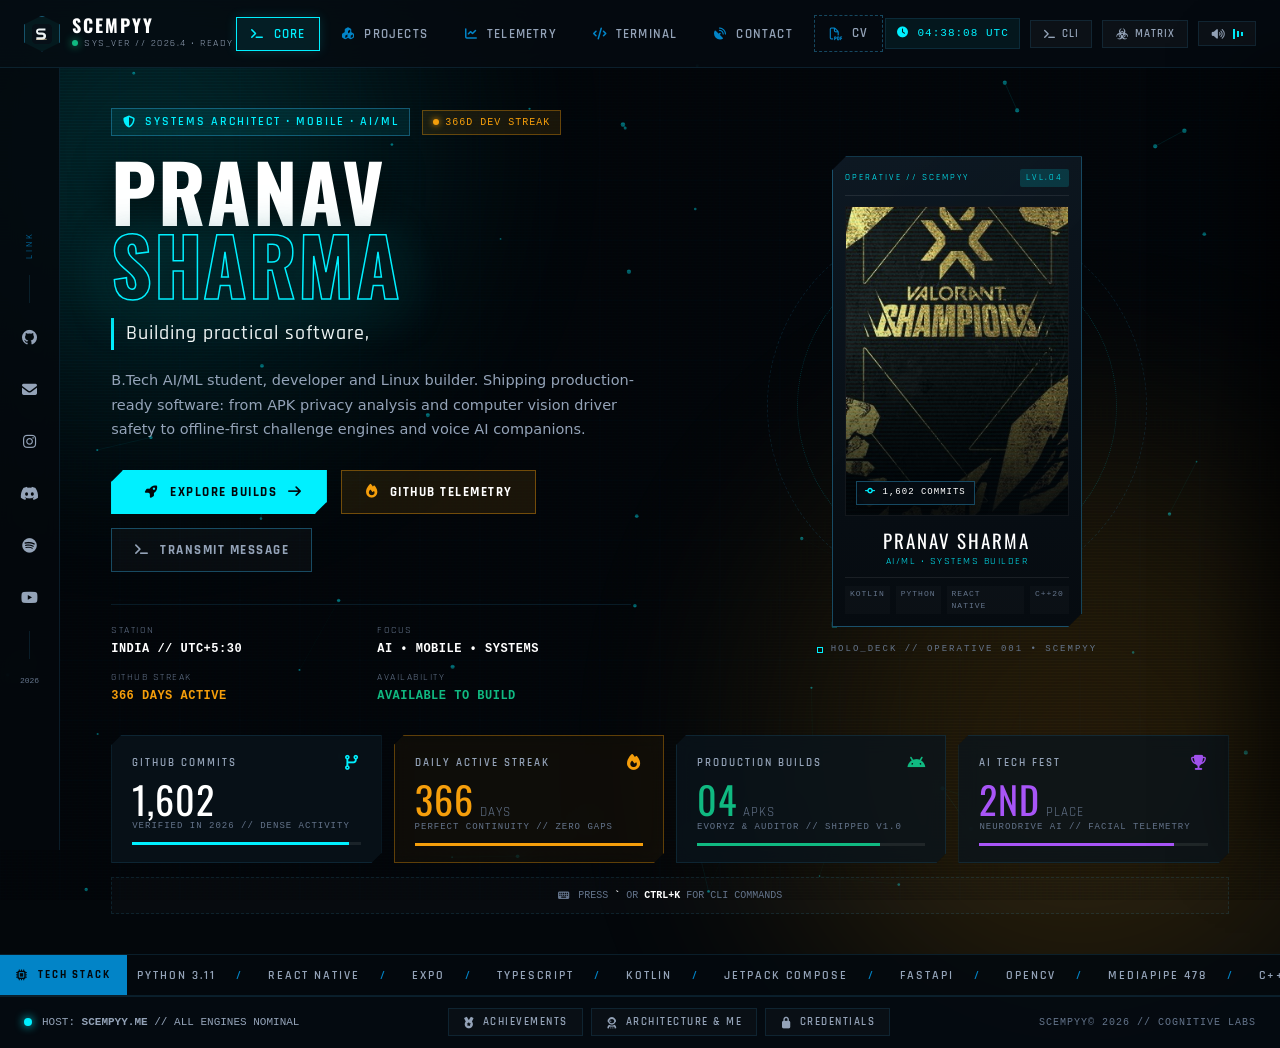
==== commit ae3cec93: "fix: add cache buster v20261102_cyber_v1 and inline critical modal styles to prevent cache spilling" ====
--- a/index.html
+++ b/index.html
@@ -8,8 +8,30 @@
 <title>Scempyy // Pranav Sharma — Cyber Command Portfolio</title>
 <link rel="stylesheet" href="assets/fonts/fonts.css">
 <link rel="stylesheet" href="assets/fa/all.min.css">
-<link rel="stylesheet" href="style.css">
+<link rel="stylesheet" href="style.css?v=20261102_cyber_v1">
 <link rel="icon" href="assets/scempyy-logo.svg" type="image/svg+xml">
+<style>
+/* Critical Failsafe: Modals must NEVER spill into document flow */
+.cyber-modal, .terminal-modal, .project-detail-drawer, .info-screen {
+  display: none !important;
+  position: fixed !important;
+  inset: 0 !important;
+  z-index: 50 !important;
+}
+.cyber-modal.open, .project-detail-drawer.open, .info-screen.open {
+  display: block !important;
+}
+.terminal-modal.open {
+  display: flex !important;
+}
+.contacts-panel {
+  position: fixed !important;
+  transform: translateX(100%) !important;
+}
+.contacts-panel.open {
+  transform: none !important;
+}
+</style>
 </head>
 <body class="cyber-theme">
 
@@ -689,6 +711,6 @@
 <!-- Click-to-describe Tooltip -->
 <div class="desc-box" id="desc-box"></div>
 
-<script src="script.js"></script>
+<script src="script.js?v=20261102_cyber_v1"></script>
 </body>
 </html>
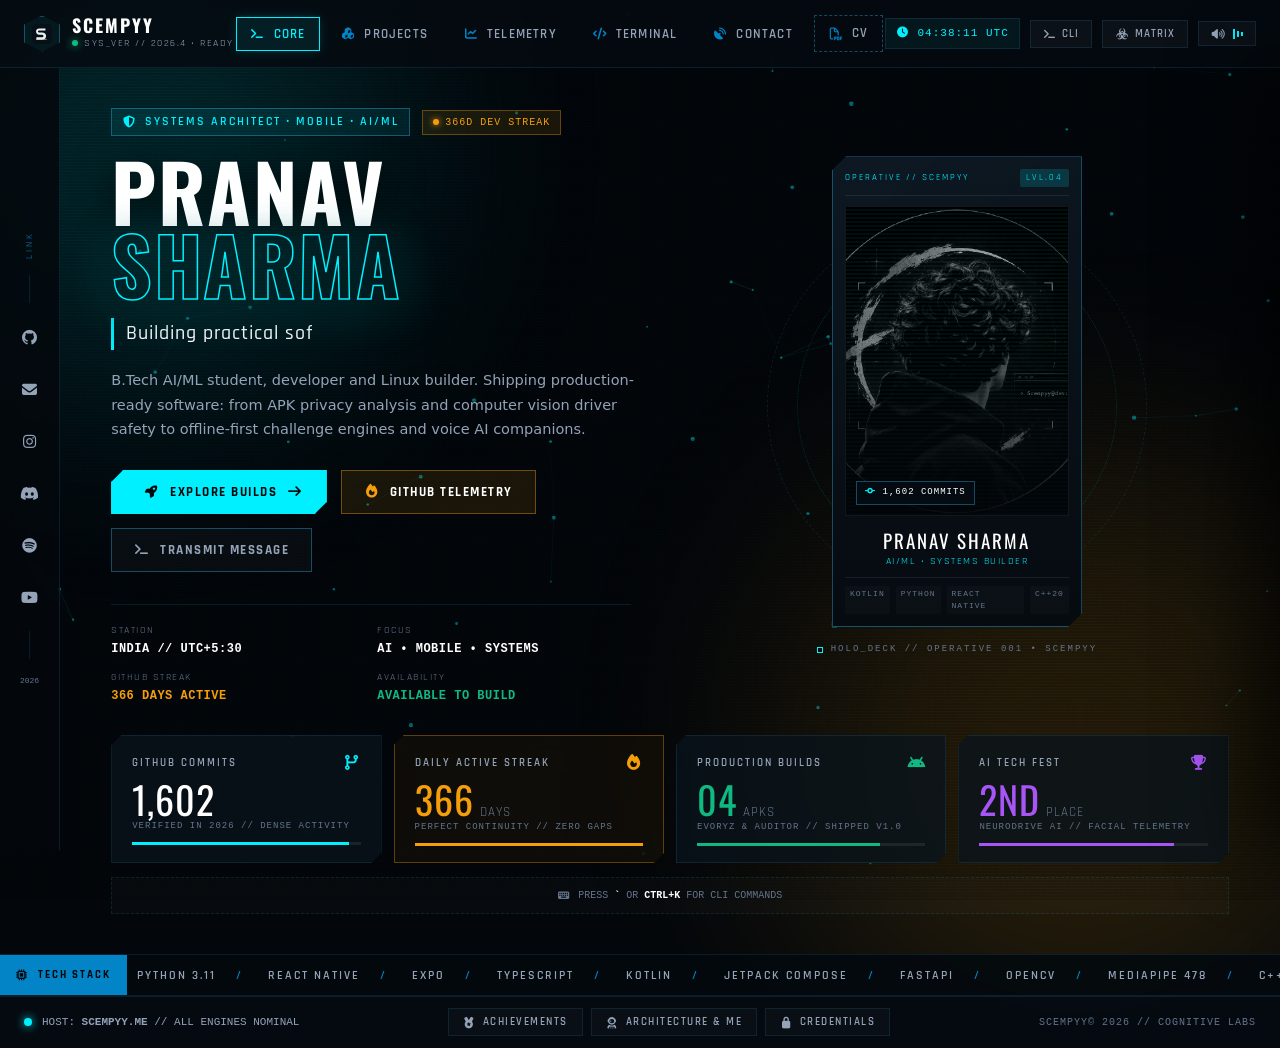
==== commit ece5851f: "feat: set GitHub profile avatar in portfolio hero card" ====
--- a/index.html
+++ b/index.html
@@ -8,7 +8,7 @@
 <title>Scempyy // Pranav Sharma — Cyber Command Portfolio</title>
 <link rel="stylesheet" href="assets/fonts/fonts.css">
 <link rel="stylesheet" href="assets/fa/all.min.css">
-<link rel="stylesheet" href="style.css?v=20261102_cyber_v1">
+<link rel="stylesheet" href="style.css?v=20261102_cyber_v2">
 <link rel="icon" href="assets/scempyy-logo.svg" type="image/svg+xml">
 <style>
 /* Critical Failsafe: Modals must NEVER spill into document flow */
@@ -173,7 +173,7 @@
           </div>
 
           <div class="card-media-wrapper">
-            <img src="assets/card-art.jpg" alt="Pranav Sharma Cyber Operative" class="card-avatar-img">
+            <img src="assets/github-avatar.png" alt="Pranav Sharma (@Scempyyy) Cyber Operative" class="card-avatar-img">
             <div class="card-hologram-scanline"></div>
             <div class="card-gradient-sheen"></div>
             <div class="card-floating-pill"><i class="fa-solid fa-code-commit text-cyan"></i> 1,602 COMMITS</div>
@@ -711,6 +711,6 @@
 <!-- Click-to-describe Tooltip -->
 <div class="desc-box" id="desc-box"></div>
 
-<script src="script.js?v=20261102_cyber_v1"></script>
+<script src="script.js?v=20261102_cyber_v2"></script>
 </body>
 </html>
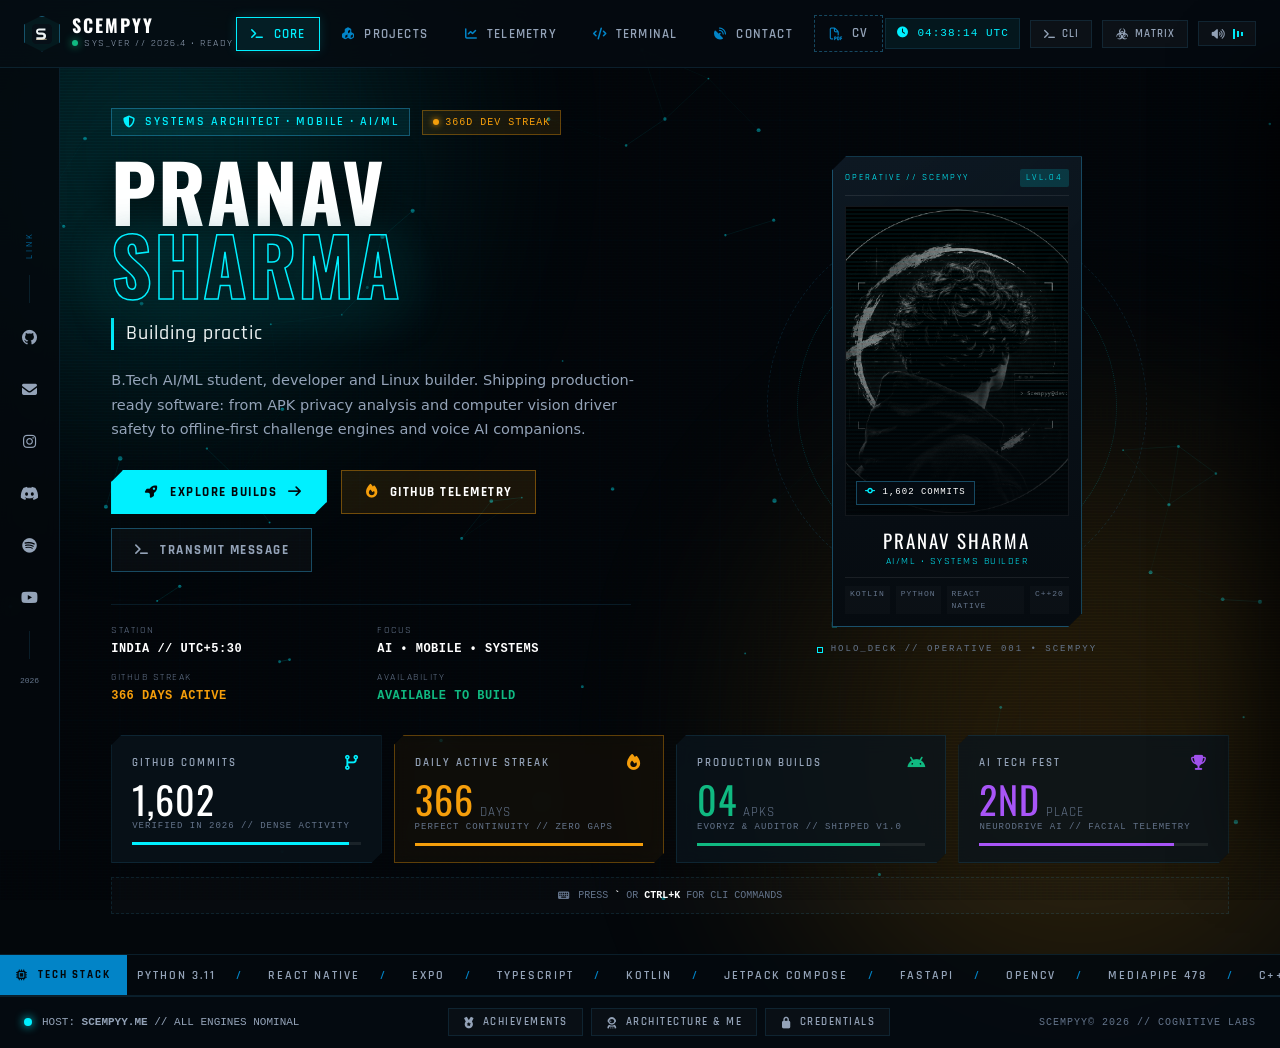
==== commit bdd59283: "feat(showcase): feature the Phalanx 30 zero-dependency micro-systems suite" ====
--- a/index.html
+++ b/index.html
@@ -323,7 +323,7 @@
   <div class="cyber-modal-container">
     <div class="cyber-modal-header">
       <div>
-        <span class="modal-kicker"><i class="fa-solid fa-cubes"></i> SELECTED SYSTEMS // 07 PRODUCTION BUILDS</span>
+        <span class="modal-kicker"><i class="fa-solid fa-cubes"></i> SELECTED SYSTEMS // 37 PRODUCTION BUILDS</span>
         <h2 class="modal-title">PROJECT SHOWCASE</h2>
         <p class="modal-subtitle">Production mobile applications, static security analyzers, computer vision safety systems, and Linux OS builds.</p>
       </div>
@@ -332,7 +332,7 @@
 
     <!-- Filter Buttons -->
     <div class="project-filters">
-      <button class="filter-btn active" data-filter="all">ALL [07]</button>
+      <button class="filter-btn active" data-filter="all">ALL [08]</button>
       <button class="filter-btn" data-filter="mobile">MOBILE & EXPO</button>
       <button class="filter-btn" data-filter="ai">AI & COMPUTER VISION</button>
       <button class="filter-btn" data-filter="security">SECURITY & ANALYSIS</button>
@@ -476,6 +476,25 @@
           <div class="project-card-footer">
             <span class="card-action-link">VIEW CHAPTER <i class="fa-solid fa-arrow-right"></i></span>
             <a href="https://www.youtube.com/@Scempyy" target="_blank" rel="noopener" class="direct-apk-btn" onclick="event.stopPropagation()"><i class="fa-brands fa-youtube"></i> YOUTUBE</a>
+          </div>
+        </div>
+      </article>
+
+      <!-- 08. THE PHALANX SUITE -->
+      <article class="cyber-project-card featured-card" data-category="systems" data-project="phalanx-suite" style="--card-accent:#a855f7; background:linear-gradient(135deg, rgba(30,15,50,0.95), rgba(15,23,42,0.95));">
+        <div class="card-overlay"></div>
+        <div class="project-card-header">
+          <span class="project-num">08 // SUITE</span>
+          <span class="project-tag release-tag" style="background:#a855f7; color:#03080d;"><i class="fa-solid fa-shield-halved"></i> 30 MICRO-SYSTEMS</span>
+        </div>
+        <div class="project-card-content">
+          <h3 class="project-card-title">THE PHALANX SUITE — ZERO-DEPENDENCY REVOLUTION</h3>
+          <p class="project-card-desc">30 autonomous developer tools, security sentinels, FinOps auditors, and edge systems built purely with Python 3 standard library with embedded dark-mode web studios.</p>
+          <div class="project-stack-pills">
+            <span>Python 3 StdLib</span><span>Zero-Dependency</span><span>Security</span><span>FinOps</span><span>Web Studios</span>
+          </div>
+          <div class="project-card-footer">
+            <a href="https://github.com/Scempyyy" target="_blank" rel="noopener" class="direct-apk-btn" style="background:#a855f7; color:#03080d;" onclick="event.stopPropagation()"><i class="fa-brands fa-github"></i> VIEW 30 REPOSITORIES</a>
           </div>
         </div>
       </article>
